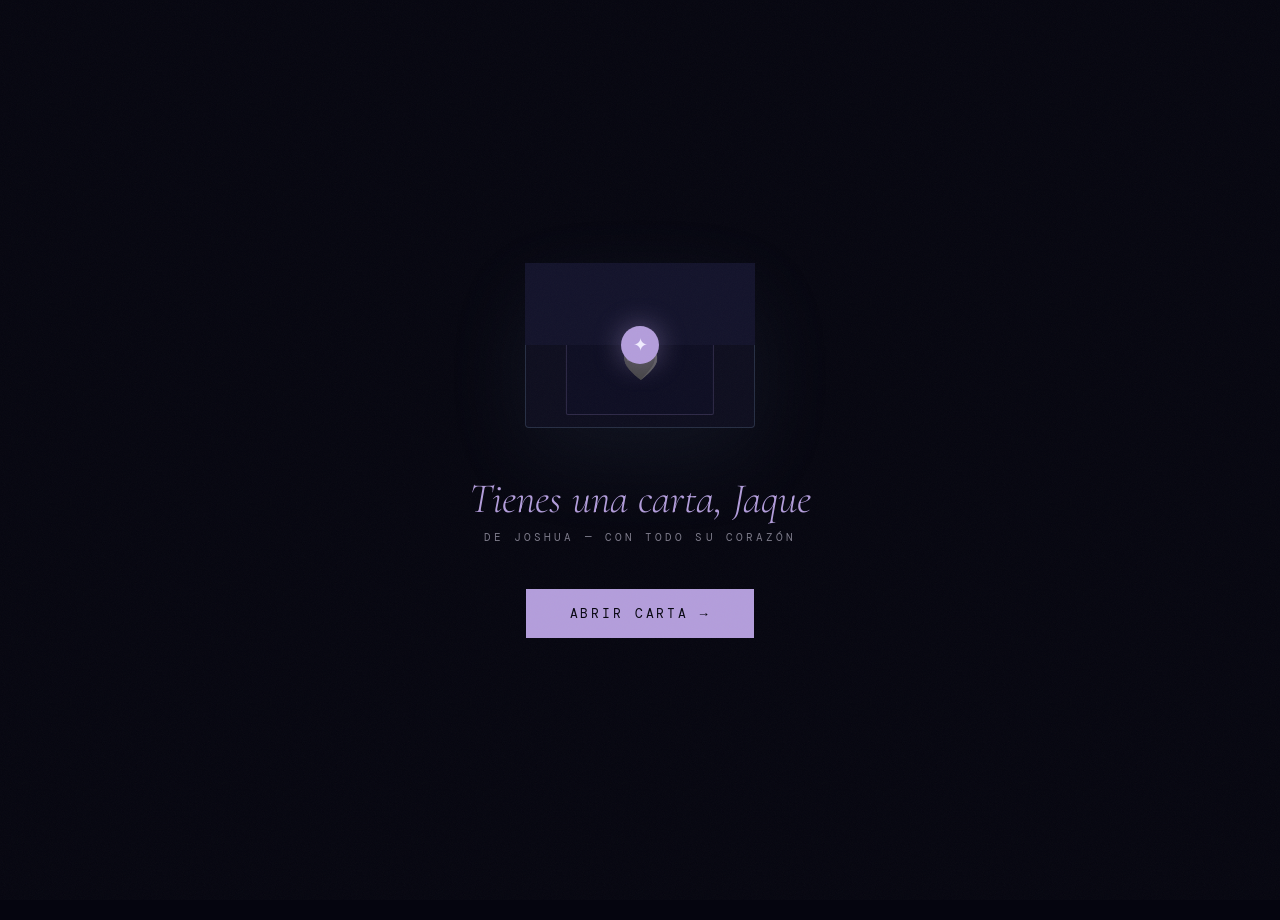
==== index.html @ b2adbdf0 "Update index.html" ====
<!DOCTYPE html>
<html lang="es">
<head>
<meta charset="UTF-8" />
<meta name="viewport" content="width=device-width, initial-scale=1.0, maximum-scale=1.0" />
<title>Feliz Cumpleaños, Jaque ✦</title>
<link href="https://fonts.googleapis.com/css2?family=Cormorant+Garamond:ital,wght@0,300;0,400;0,600;1,300;1,400&family=DM+Mono:wght@300;400&display=swap" rel="stylesheet">
<style>
*,*::before,*::after{margin:0;padding:0;box-sizing:border-box;}
:root{
  --bg:#05050f;--fg:#f0ecff;
  --acc:#8ab4d4;--lila:#b39ddb;--dur:0.9s;
  --ease:cubic-bezier(0.76,0,0.24,1);
  --pad: clamp(22px,6vw,120px);
  --pad-top: clamp(56px,8vh,90px);
}
html,body{width:100%;height:100%;overflow:hidden;background:var(--bg);color:var(--fg);font-family:'Cormorant Garamond','Georgia',serif;cursor:default;transition:background 1s ease;-webkit-tap-highlight-color:transparent;}
body.s1{background:#05050f;--acc:#8ab4d4;}
body.s2{background:#060510;--acc:#b39ddb;}
body.s3{background:#060a14;--acc:#7ec8e3;}
body.s4{background:#08060f;--acc:#c3a8e8;}
body.s5{background:#050810;--acc:#8ab4d4;}
body.s6{background:#080510;--acc:#b39ddb;}
body.s7{background:#0a0514;--acc:#e8a0d0;}
body.s8{background:#080410;--acc:#c8a0d8;}
body.s9{background:#05050f;--acc:#d4a8c3;}
body.s10{background:#05050f;--acc:#8ab4d4;}

#starfield{position:fixed;inset:0;z-index:0;pointer-events:none;}
body::before{content:'';position:fixed;inset:0;z-index:9998;pointer-events:none;opacity:0.035;background-image:url("data:image/svg+xml,%3Csvg viewBox='0 0 256 256' xmlns='http://www.w3.org/2000/svg'%3E%3Cfilter id='n'%3E%3CfeTurbulence type='fractalNoise' baseFrequency='0.9' numOctaves='4' stitchTiles='stitch'/%3E%3C/filter%3E%3Crect width='100%25' height='100%25' filter='url(%23n)'/%3E%3C/svg%3E");background-size:200px;}

/* ══ ENVELOPE ══ */
#env-screen{position:fixed;inset:0;z-index:5000;background:#05050f;display:flex;flex-direction:column;align-items:center;justify-content:center;padding:20px;transition:opacity 0.9s ease,transform 0.9s ease;}
#env-screen.hidden{opacity:0;transform:scale(1.06);pointer-events:none;}
.env-wrap{position:relative;width:min(230px,72vw);height:min(165px,52vw);margin-bottom:clamp(28px,5vh,52px);animation:envFloat 3.8s ease-in-out infinite;flex-shrink:0;}
@keyframes envFloat{0%,100%{transform:translateY(0);}50%{transform:translateY(-14px);}}
.env-body{position:absolute;inset:0;background:#0d0d1e;border:1px solid rgba(138,180,212,0.2);border-radius:4px;box-shadow:0 30px 90px rgba(138,180,212,0.08);}
.env-flap{position:absolute;top:0;left:0;right:0;height:0;border-left:50% solid transparent;border-right:50% solid transparent;border-top:min(82px,25vw) solid #12122a;transform-origin:top center;transition:transform 0.75s cubic-bezier(0.4,0,0.2,1);z-index:2;}
.env-wrap:hover .env-flap,.env-wrap:active .env-flap{transform:rotateX(-175deg);}
.env-fl{position:absolute;bottom:0;left:0;width:0;height:0;border-bottom:min(82px,25vw) solid #0a0a1c;border-right:50% solid transparent;}
.env-fr{position:absolute;bottom:0;right:0;width:0;height:0;border-bottom:min(82px,25vw) solid #0a0a1c;border-left:50% solid transparent;}
.env-letter{position:absolute;bottom:12px;left:50%;transform:translateX(-50%);width:65%;height:60%;background:#0d0d22;border:1px solid rgba(179,157,219,0.2);border-radius:2px;display:flex;align-items:center;justify-content:center;font-size:clamp(20px,5vw,30px);z-index:1;transition:bottom 0.75s cubic-bezier(0.4,0,0.2,1),transform 0.75s cubic-bezier(0.4,0,0.2,1);}
.env-wrap:hover .env-letter,.env-wrap:active .env-letter{bottom:55px;transform:translateX(-50%) translateY(-22px);}
.env-seal{position:absolute;top:50%;left:50%;transform:translate(-50%,-50%);width:38px;height:38px;border-radius:50%;background:var(--lila);display:flex;align-items:center;justify-content:center;font-size:18px;z-index:3;box-shadow:0 0 28px rgba(179,157,219,0.45);animation:sealPulse 2.2s ease-in-out infinite;}
@keyframes sealPulse{0%,100%{box-shadow:0 0 20px rgba(179,157,219,0.35);}50%{box-shadow:0 0 50px rgba(179,157,219,0.7);}}
.env-title{font-family:'Cormorant Garamond',serif;font-size:clamp(20px,5.5vw,42px);font-style:italic;font-weight:300;color:var(--lila);margin-bottom:6px;text-align:center;}
.env-sub{font-family:'DM Mono',monospace;font-size:clamp(9px,2.2vw,11px);letter-spacing:0.28em;text-transform:uppercase;color:rgba(240,236,255,0.5);margin-bottom:clamp(28px,5vh,52px);text-align:center;}
#open-btn{font-family:'DM Mono',monospace;font-size:clamp(11px,3vw,13px);letter-spacing:0.22em;text-transform:uppercase;color:#05050f;background:var(--lila);border:none;padding:clamp(14px,3.5vw,16px) clamp(28px,8vw,44px);cursor:pointer;transition:background 0.25s,transform 0.25s;position:relative;overflow:hidden;touch-action:manipulation;}
#open-btn:hover,#open-btn:active{background:#c8b8f0;}

/* ══ PHOTO REVEAL ══ */
#photo-reveal{position:fixed;inset:0;z-index:6000;background:rgba(3,3,15,0.97);display:flex;flex-direction:column;align-items:center;justify-content:center;padding:24px;opacity:0;pointer-events:none;transition:opacity 0.6s ease;}
#photo-reveal.show{opacity:1;pointer-events:all;}
#photo-reveal.fade-out{opacity:0;pointer-events:none;}
.pr-img-wrap{position:relative;border:1px solid rgba(179,157,219,0.3);box-shadow:0 0 80px rgba(179,157,219,0.2);border-radius:6px;overflow:hidden;width:min(360px,88vw);animation:prFloat 3.5s ease-in-out infinite;flex-shrink:0;}
@keyframes prFloat{0%,100%{transform:translateY(0);}50%{transform:translateY(-10px);}}
.pr-img-wrap img{display:block;width:100%;height:auto;max-height:52vh;object-fit:cover;}
.pr-title{font-family:'Cormorant Garamond',serif;font-size:clamp(20px,5vw,34px);font-style:italic;font-weight:300;color:var(--lila);margin-bottom:6px;text-align:center;margin-top:clamp(18px,3vh,28px);}
.pr-sub{font-family:'DM Mono',monospace;font-size:clamp(9px,2vw,10px);letter-spacing:0.28em;color:rgba(240,236,255,0.45);text-transform:uppercase;margin-bottom:clamp(18px,3vh,28px);text-align:center;}
#pr-skip{font-family:'DM Mono',monospace;font-size:clamp(11px,3vw,13px);letter-spacing:0.2em;text-transform:uppercase;color:#05050f;background:var(--lila);border:none;padding:clamp(12px,3vw,14px) clamp(26px,7vw,38px);cursor:pointer;transition:background 0.25s;touch-action:manipulation;}
#pr-skip:hover,#pr-skip:active{background:#c8b8f0;}

/* ══ STAGE ══ */
#stage{perspective:1400px;width:100vw;height:100vh;position:relative;overflow:hidden;}
.slide{position:absolute;inset:0;width:100vw;height:100vh;display:flex;flex-direction:column;justify-content:center;align-items:flex-start;padding:var(--pad);padding-top:var(--pad-top);backface-visibility:hidden;transform-origin:center;transform-style:preserve-3d;will-change:transform,opacity;opacity:0;pointer-events:none;transform:rotateX(90deg) translateZ(60px);transition:transform var(--dur) var(--ease),opacity calc(var(--dur)*0.6) var(--ease);z-index:1;overflow:hidden;}
.slide.is-active{opacity:1;pointer-events:all;transform:rotateX(0deg) translateZ(0);}
.slide.exit-up{opacity:0;transform:rotateX(-90deg) translateZ(60px);transition:transform var(--dur) var(--ease),opacity calc(var(--dur)*0.5) var(--ease);}
.slide.exit-down{opacity:0;transform:rotateX(90deg) translateZ(60px);transition:transform var(--dur) var(--ease),opacity calc(var(--dur)*0.5) var(--ease);}
.slide:not(.is-active):not(.exit-up):not(.exit-down){visibility:hidden;}
.slide.is-active,.slide.exit-up,.slide.exit-down{visibility:visible;}

/* ══ UI CONTROLS ══ */
#counter{position:fixed;bottom:clamp(18px,3vh,40px);right:clamp(16px,4vw,56px);z-index:1000;font-family:'DM Mono',monospace;font-size:clamp(10px,2.5vw,11px);letter-spacing:0.18em;color:rgba(240,236,255,0.6);}
#counter span{color:var(--fg);}
#nav-arrows{position:fixed;right:clamp(16px,3vw,52px);top:50%;transform:translateY(-50%);z-index:1000;display:flex;flex-direction:column;gap:10px;}
.nav-btn{width:34px;height:34px;border:1px solid rgba(240,236,255,0.2);background:transparent;color:rgba(240,236,255,0.5);cursor:pointer;border-radius:2px;display:flex;align-items:center;justify-content:center;transition:border-color 0.2s,color 0.2s;}
.nav-btn:hover{border-color:var(--acc);color:var(--acc);}
.nav-btn svg{width:13px;height:13px;}

/* ══ MOBILE SWIPE INDICATORS ══ */
#swipe-hint{position:fixed;bottom:clamp(18px,3vh,40px);left:50%;transform:translateX(-50%);z-index:1000;font-family:'DM Mono',monospace;font-size:9px;letter-spacing:0.22em;color:rgba(240,236,255,0.35);text-transform:uppercase;display:none;align-items:center;gap:8px;white-space:nowrap;}
#swipe-hint .sh-arrow{font-size:13px;animation:swipeBounce 1.8s ease-in-out infinite;}
@keyframes swipeBounce{0%,100%{transform:translateY(0);}50%{transform:translateY(-4px);}}

/* ══ MUSIC ══ */
#music-bar{position:fixed;bottom:clamp(18px,3vh,26px);left:clamp(14px,4vw,28px);z-index:1000;display:flex;align-items:center;gap:10px;}
#music-btn{width:36px;height:36px;border-radius:50%;border:1px solid rgba(240,236,255,0.25);background:rgba(5,5,15,0.65);color:var(--fg);cursor:pointer;display:flex;align-items:center;justify-content:center;backdrop-filter:blur(8px);transition:border-color 0.2s,transform 0.2s;touch-action:manipulation;flex-shrink:0;}
#music-btn:hover,#music-btn:active{border-color:var(--acc);transform:scale(1.1);}
#music-btn svg{width:12px;height:12px;}
#music-btn .icon-play{display:none;}
#music-btn.paused .icon-pause{display:none;}
#music-btn.paused .icon-play{display:block;}
#music-label{font-family:'DM Mono',monospace;font-size:clamp(8px,2vw,10px);letter-spacing:0.15em;color:rgba(240,236,255,0.5);text-transform:uppercase;white-space:nowrap;}
#music-viz{display:flex;align-items:flex-end;gap:2px;height:12px;flex-shrink:0;}
#music-viz span{display:block;width:3px;border-radius:2px;background:var(--acc);animation:vizBar 0.85s ease-in-out infinite;}
#music-viz span:nth-child(1){height:5px;animation-delay:0s;}
#music-viz span:nth-child(2){height:11px;animation-delay:0.15s;}
#music-viz span:nth-child(3){height:7px;animation-delay:0.3s;}
#music-viz span:nth-child(4){height:13px;animation-delay:0.1s;}
#music-viz.paused span{animation-play-state:paused;}
@keyframes vizBar{0%,100%{transform:scaleY(0.35);}50%{transform:scaleY(1);}}

/* ══ TYPOGRAPHY ══ */
.slide-tag{font-family:'DM Mono',monospace;font-size:clamp(9px,2.2vw,12px);letter-spacing:0.28em;text-transform:uppercase;color:var(--acc);margin-bottom:clamp(10px,2vh,26px);font-weight:400;flex-shrink:0;}
.slide-hl{font-size:clamp(38px,8.5vw,130px);line-height:0.93;font-weight:300;letter-spacing:-0.03em;margin-bottom:clamp(14px,2.5vh,38px);font-style:italic;color:#ffffff;flex-shrink:0;}
.slide-hl em{font-style:normal;color:var(--acc);}
.slide-body{font-family:'Cormorant Garamond',serif;font-size:clamp(15px,1.6vw,19px);line-height:1.8;color:rgba(240,236,255,0.88);max-width:480px;margin-bottom:clamp(16px,2.5vh,36px);font-weight:400;flex-shrink:0;}
.deco-num{position:absolute;right:clamp(20px,5vw,90px);top:50%;transform:translateY(-55%);font-size:clamp(120px,22vw,340px);font-style:italic;color:rgba(240,236,255,0.022);line-height:1;pointer-events:none;user-select:none;letter-spacing:-0.05em;}
.scroll-hint{position:absolute;bottom:clamp(20px,4vh,50px);left:var(--pad);display:flex;align-items:center;gap:12px;font-family:'DM Mono',monospace;font-size:clamp(9px,2vw,10px);letter-spacing:0.25em;color:rgba(240,236,255,0.5);text-transform:uppercase;}
.scroll-hint .ln{width:32px;height:1px;background:rgba(240,236,255,0.4);animation:lnPulse 2.2s ease-in-out infinite;}
@keyframes lnPulse{0%,100%{opacity:0.4;}50%{opacity:1;transform:scaleX(1.3);transform-origin:left;}}

/* ══ IMG STRIP — DESKTOP ══ */
.img-strip{position:absolute;right:0;bottom:0;width:54vw;height:100vh;display:flex;align-items:flex-end;overflow:hidden;pointer-events:all;}
.img-strip::before{content:'';position:absolute;left:0;top:0;width:35%;height:100%;background:linear-gradient(to right,var(--bg) 0%,transparent 100%);z-index:2;pointer-events:none;}
.img-thumb{position:relative;flex:0 0 auto;height:100%;overflow:hidden;cursor:zoom-in;}
.img-thumb:nth-child(1){width:40%;}
.img-thumb:nth-child(2){width:32%;}
.img-thumb:nth-child(3){width:28%;}
.img-thumb img{width:100%;height:100%;object-fit:cover;display:block;filter:brightness(0.72) saturate(0.8);transition:transform 0.55s var(--ease),filter 0.4s ease;}
.img-thumb:hover img{transform:scale(1.06);filter:brightness(0.9) saturate(1.05);}
.img-thumb .cap{position:absolute;bottom:0;left:0;right:0;background:linear-gradient(transparent,rgba(0,0,0,0.8));padding:20px 10px 10px;font-family:'DM Mono',monospace;font-size:10px;letter-spacing:0.15em;color:#fff;opacity:0;transform:translateY(8px);transition:opacity 0.3s,transform 0.3s;pointer-events:none;}
.img-thumb:hover .cap{opacity:1;transform:translateY(0);}

/* ══ MOBILE PHOTO GRID ══ */
.mobile-photos{display:none;width:100%;gap:6px;margin-top:auto;padding-top:12px;flex-shrink:0;}
.mobile-photos .mp-img{flex:1;border-radius:8px;overflow:hidden;cursor:zoom-in;position:relative;aspect-ratio:3/4;}
.mobile-photos .mp-img img{width:100%;height:100%;object-fit:cover;display:block;filter:brightness(0.78) saturate(0.85);}
.mobile-photos .mp-img .cap{position:absolute;bottom:0;left:0;right:0;background:linear-gradient(transparent,rgba(0,0,0,0.7));padding:14px 8px 6px;font-family:'DM Mono',monospace;font-size:9px;letter-spacing:0.1em;color:#fff;opacity:0;transition:opacity 0.25s;pointer-events:none;}
.mobile-photos .mp-img:active .cap{opacity:1;}

/* ══ GALLERY ══ */
.gallery-label{position:absolute;top:clamp(14px,3vh,42px);left:clamp(14px,4vw,52px);z-index:10;font-family:'DM Mono',monospace;font-size:clamp(9px,2vw,11px);letter-spacing:0.28em;color:var(--acc);text-transform:uppercase;pointer-events:none;}
.gallery-grid{display:grid;grid-template-columns:repeat(3,1fr);grid-template-rows:repeat(2,1fr);gap:3px;width:100%;height:100%;position:absolute;inset:0;}
.g-cell{overflow:hidden;cursor:zoom-in;position:relative;}
.g-cell img{width:100%;height:100%;object-fit:cover;display:block;filter:brightness(0.7) saturate(0.8);transition:transform 0.55s var(--ease),filter 0.4s ease;}
.g-cell:hover img,.g-cell:active img{transform:scale(1.07);filter:brightness(0.9) saturate(1.1);}
.g-cell .cap{position:absolute;bottom:0;left:0;right:0;background:linear-gradient(transparent,rgba(0,0,0,0.75));padding:18px 10px 8px;font-family:'DM Mono',monospace;font-size:9px;letter-spacing:0.12em;color:#fff;opacity:0;transform:translateY(6px);transition:opacity 0.3s,transform 0.3s;pointer-events:none;}
.g-cell:hover .cap,.g-cell:active .cap{opacity:1;transform:translateY(0);}

/* ══ QUOTE ══ */
.quote-blk{border-left:2px solid var(--acc);padding:12px 18px;margin:clamp(8px,1.5vh,16px) 0;background:rgba(138,180,212,0.08);border-radius:0 6px 6px 0;max-width:min(460px,100%);}
.quote-blk p{font-size:clamp(14px,1.5vw,17px);font-style:italic;color:rgba(240,236,255,0.9);line-height:1.7;font-weight:300;}
.quote-blk .qau{font-family:'DM Mono',monospace;font-size:clamp(9px,2vw,10px);letter-spacing:0.2em;color:rgba(138,180,212,0.7);margin-top:6px;font-style:normal;}

/* ══ DAYS TAG ══ */
.days-tag{display:inline-block;background:rgba(138,180,212,0.12);border:1px solid rgba(138,180,212,0.4);color:var(--acc);font-family:'DM Mono',monospace;font-size:clamp(9px,2.2vw,11px);letter-spacing:0.22em;padding:5px 14px;border-radius:20px;text-transform:uppercase;margin-bottom:clamp(10px,2vh,18px);}

/* ══ RAZONES ══ */
#slide-reasons{overflow:hidden;}
.reasons-title{font-family:'Cormorant Garamond',serif;font-size:clamp(12px,1.5vw,15px);letter-spacing:0.25em;text-transform:uppercase;color:var(--acc);margin-bottom:clamp(12px,2vh,20px);font-weight:300;}
.reasons-grid{display:grid;grid-template-columns:repeat(3,1fr);gap:clamp(8px,1.5vw,12px);max-width:720px;width:100%;}
.reason-card{background:rgba(179,157,219,0.06);border:1px solid rgba(179,157,219,0.18);border-radius:10px;padding:clamp(12px,1.8vw,16px) clamp(12px,1.8vw,18px);cursor:pointer;transition:all 0.35s ease;position:relative;overflow:hidden;touch-action:manipulation;}
.reason-card::before{content:'';position:absolute;inset:0;background:radial-gradient(circle at center,rgba(179,157,219,0.15) 0%,transparent 70%);opacity:0;transition:opacity 0.35s ease;}
.reason-card:hover::before,.reason-card.revealed::before{opacity:1;}
.reason-card.revealed{background:rgba(179,157,219,0.14);border-color:rgba(179,157,219,0.5);transform:scale(1.02);}
.rc-num{font-family:'DM Mono',monospace;font-size:9px;letter-spacing:0.25em;color:var(--lila);margin-bottom:6px;opacity:0.8;}
.rc-front{font-family:'Cormorant Garamond',serif;font-size:clamp(13px,1.4vw,16px);font-style:italic;color:rgba(240,236,255,0.55);}
.rc-back{font-family:'Cormorant Garamond',serif;font-size:clamp(12px,1.3vw,15px);color:rgba(240,236,255,0.95);line-height:1.55;display:none;font-weight:400;}
.reason-card.revealed .rc-front{display:none;}
.reason-card.revealed .rc-back{display:block;}
.reasons-hint{font-family:'DM Mono',monospace;font-size:clamp(9px,2vw,10px);letter-spacing:0.2em;color:rgba(240,236,255,0.4);margin-top:clamp(10px,1.5vh,14px);text-transform:uppercase;}

/* ══ FINAL BTN ══ */
.btn-final{display:inline-flex;align-items:center;gap:12px;font-family:'DM Mono',monospace;font-size:clamp(11px,2.5vw,15px);letter-spacing:0.14em;text-transform:uppercase;color:#05050f;background:var(--lila);border:none;padding:clamp(14px,3vw,18px) clamp(22px,5vw,38px);cursor:pointer;text-decoration:none;transition:background 0.25s,transform 0.25s,box-shadow 0.25s;position:relative;overflow:hidden;touch-action:manipulation;}
.btn-final:hover,.btn-final:active{background:#c8b8f0;transform:translateX(4px);box-shadow:-4px 0 0 0 var(--acc);}

/* ══ SLIDE 1 — INTRO ══ */
#s-intro{justify-content:center;align-items:center;padding:0;text-align:center;overflow:hidden;}
#s-intro .intro-bg{position:absolute;inset:0;z-index:0;}
#s-intro .intro-bg img{width:100%;height:100%;object-fit:cover;object-position:center top;display:block;filter:brightness(0.28) saturate(0.65) hue-rotate(210deg);}
#s-intro .intro-overlay{position:absolute;inset:0;z-index:1;background:radial-gradient(ellipse at 50% 0%,rgba(20,10,60,0.5) 0%,transparent 65%),radial-gradient(ellipse at 50% 100%,rgba(5,5,20,0.92) 0%,transparent 60%),linear-gradient(to bottom,rgba(5,5,15,0.3) 0%,rgba(5,5,15,0.1) 40%,rgba(5,5,15,0.85) 85%,rgba(5,5,15,1) 100%);}
#s-intro .coraline-dust{position:absolute;inset:0;z-index:2;pointer-events:none;overflow:hidden;}
#s-intro .coraline-dust span{position:absolute;border-radius:50%;background:var(--acc);opacity:0;animation:dustFloat linear infinite;}
@keyframes dustFloat{0%{transform:translateY(100vh) scale(0);opacity:0;}10%{opacity:0.7;}90%{opacity:0.5;}100%{transform:translateY(-10vh) scale(1.5);opacity:0;}}
#s-intro .eye-deco{position:absolute;z-index:3;pointer-events:none;opacity:0.18;}
#s-intro .eye-deco.eye-left{left:clamp(10px,4vw,60px);top:clamp(12px,6vh,80px);width:clamp(28px,5vw,52px);}
#s-intro .eye-deco.eye-right{right:clamp(10px,4vw,60px);top:clamp(12px,6vh,80px);width:clamp(28px,5vw,52px);}
#s-intro .eye-deco.eye-bottom-l{left:clamp(10px,5vw,80px);bottom:clamp(70px,12vh,120px);width:clamp(18px,3vw,32px);opacity:0.10;}
#s-intro .eye-deco.eye-bottom-r{right:clamp(10px,5vw,80px);bottom:clamp(70px,12vh,120px);width:clamp(18px,3vw,32px);opacity:0.10;}
#s-intro .coraline-frame{position:absolute;inset:clamp(12px,3vw,40px);z-index:3;border:1px solid rgba(138,180,212,0.15);pointer-events:none;border-radius:2px;}
#s-intro .coraline-frame::before,#s-intro .coraline-frame::after{content:'✦';position:absolute;font-size:clamp(10px,2vw,14px);color:rgba(138,180,212,0.4);animation:cornerPulse 3s ease-in-out infinite;}
#s-intro .coraline-frame::before{top:-8px;left:-8px;}
#s-intro .coraline-frame::after{bottom:-8px;right:-8px;animation-delay:1.5s;}
@keyframes cornerPulse{0%,100%{opacity:0.4;}50%{opacity:1;}}
#s-intro .intro-tag{position:relative;z-index:10;font-family:'DM Mono',monospace;font-size:clamp(8px,2.2vw,11px);letter-spacing:0.32em;text-transform:uppercase;color:var(--acc);margin-bottom:clamp(10px,2.5vh,20px);opacity:0.85;}
#s-intro .intro-title{position:relative;z-index:10;font-family:'Cormorant Garamond',serif;font-style:italic;font-weight:300;line-height:0.90;letter-spacing:-0.03em;color:#ffffff;text-align:center;font-size:clamp(72px,14vw,200px);margin-bottom:clamp(8px,2vh,20px);text-shadow:0 4px 60px rgba(138,180,212,0.25);}
#s-intro .intro-title em{font-style:normal;color:var(--acc);display:block;font-size:0.95em;}
#s-intro .intro-sub{position:relative;z-index:10;font-family:'DM Mono',monospace;font-size:clamp(9px,2vw,12px);letter-spacing:0.30em;text-transform:uppercase;color:rgba(240,236,255,0.45);margin-bottom:clamp(14px,3vh,28px);}
#s-intro .intro-scroll{position:absolute;bottom:clamp(22px,5vh,52px);left:50%;transform:translateX(-50%);z-index:10;display:flex;align-items:center;gap:12px;font-family:'DM Mono',monospace;font-size:clamp(8px,1.8vw,10px);letter-spacing:0.25em;color:rgba(240,236,255,0.45);text-transform:uppercase;white-space:nowrap;}
#s-intro .intro-scroll .ln{width:28px;height:1px;background:rgba(240,236,255,0.35);animation:lnPulse 2.2s ease-in-out infinite;}
#s-intro .intro-content{position:relative;z-index:10;display:flex;flex-direction:column;align-items:center;justify-content:center;width:100%;padding:0 clamp(16px,5vw,60px);}

/* ══ MOBILE OVERRIDES ══ */
@media(max-width:768px){
  #s-intro .intro-title{font-size:clamp(58px,17vw,90px) !important;line-height:0.92;}
  :root{--pad:20px;--pad-top:52px;}
  .slide{padding:24px 20px 92px;padding-top:calc(46px + env(safe-area-inset-top));overflow-y:auto;overflow-x:hidden;-webkit-overflow-scrolling:touch;align-items:stretch;justify-content:flex-start;}
  .slide-tag{font-size:9px;letter-spacing:0.26em;margin-bottom:12px;}
  .slide-hl{font-size:clamp(36px,12vw,58px) !important;line-height:0.94;margin-bottom:14px;}
  .slide-body{font-size:16px;line-height:1.68;margin-bottom:18px;max-width:100%;color:rgba(240,236,255,0.92);}
  .img-strip{display:none !important;}
  .mobile-photos{display:grid;grid-template-columns:repeat(2,minmax(0,1fr));gap:10px;margin-top:clamp(18px,5vh,36px);padding-top:0;}
  .mobile-photos .mp-img{border-radius:10px;aspect-ratio:4/5;box-shadow:0 16px 40px rgba(0,0,0,0.28),0 0 0 1px rgba(240,236,255,0.08);}
  .mobile-photos .mp-img img{filter:brightness(0.86) saturate(0.98);object-position:center;}
  .mobile-photos .mp-img .cap{display:none !important;}
  .img-thumb .cap,.g-cell .cap{display:none !important;}
  .deco-num{display:none;}
  #nav-arrows{display:none;}
  #swipe-hint{display:flex;}
  #counter{bottom:calc(18px + env(safe-area-inset-bottom));right:20px;}
  #music-bar{bottom:calc(16px + env(safe-area-inset-bottom));left:20px;}
  #music-label{display:none;}
  #lb-cap{display:none;}
  #lb-img{max-width:94vw;max-height:72vh;border-radius:10px;}
  .gallery-grid{grid-template-columns:repeat(2,1fr);grid-template-rows:repeat(3,minmax(160px,1fr));gap:4px;position:relative;height:100%;inset:0;}
  .reasons-grid{grid-template-columns:repeat(2,1fr);gap:8px;}
  .reason-card{padding:12px 14px;}
  .scroll-hint{bottom:18px;left:20px;}
  .quote-blk{padding:10px 14px;margin:10px 0;}
  .btn-final{width:100%;justify-content:center;max-width:100%;}
  #stage .slide[data-s="8"]{padding:0;}
  .gallery-label{top:12px;left:14px;font-size:9px;}
  .slide[data-s="10"] .slide-body{font-size:14px;}
}
@media(max-width:400px){
  .slide-hl{font-size:clamp(30px,9vw,46px) !important;}
  #s-intro .intro-title{font-size:clamp(52px,15vw,72px) !important;}
  .reasons-grid{grid-template-columns:1fr 1fr;gap:6px;}
  .reason-card{padding:10px 11px;}
  .rc-front,.rc-back{font-size:13px;}
}
</style>
</head>
<body class="s1">

<canvas id="starfield"></canvas>

<!-- PHOTO REVEAL -->
<div id="photo-reveal">
  <div class="pr-img-wrap">
    <img src="assets/img/foto-reveal.jpeg" alt="Jaque ✦" />
  </div>
  <p class="pr-title">Para ti, Jaque 🖤</p>
  <p class="pr-sub">Con todo el amor del mundo — Joshua</p>
  <button id="pr-skip">Continuar →</button>
</div>

<!-- SOBRE -->
<div id="env-screen">
  <div class="env-wrap">
    <div class="env-body">
      <div class="env-fl"></div><div class="env-fr"></div>
      <div class="env-letter">🖤</div>
    </div>
    <div class="env-flap"></div>
    <div class="env-seal">✦</div>
  </div>
  <p class="env-title">Tienes una carta, Jaque</p>
  <p class="env-sub">De Joshua — con todo su corazón</p>
  <button id="open-btn">Abrir carta →</button>
</div>

<!-- LIGHTBOX -->
<div id="lightbox" role="dialog" aria-modal="true">
  <button id="lb-close">✕</button>
  <button class="lb-arrow" id="lb-prev"><svg viewBox="0 0 24 24" fill="none" stroke="currentColor" stroke-width="1.5"><polyline points="15 18 9 12 15 6"></polyline></svg></button>
  <img id="lb-img" src="" alt=""/>
  <button class="lb-arrow" id="lb-next"><svg viewBox="0 0 24 24" fill="none" stroke="currentColor" stroke-width="1.5"><polyline points="9 6 15 12 9 18"></polyline></svg></button>
  <div id="lb-cap"></div>
</div>

<style>
#lightbox{position:fixed;inset:0;z-index:9000;background:rgba(3,3,15,0.96);display:none;align-items:center;justify-content:center;flex-direction:column;gap:14px;}
#lightbox.open{display:flex;}
#lb-close{position:absolute;top:18px;right:22px;background:transparent;border:1px solid rgba(240,236,255,0.25);color:#fff;width:36px;height:36px;border-radius:50%;cursor:pointer;font-size:14px;display:flex;align-items:center;justify-content:center;}
#lb-img{max-width:min(90vw,900px);max-height:78vh;object-fit:contain;border-radius:4px;}
#lb-cap{font-family:'DM Mono',monospace;font-size:10px;letter-spacing:0.2em;color:rgba(240,236,255,0.5);text-transform:uppercase;}
.lb-arrow{position:absolute;top:50%;background:transparent;border:1px solid rgba(240,236,255,0.2);color:#fff;width:40px;height:40px;border-radius:50%;cursor:pointer;display:flex;align-items:center;justify-content:center;transform:translateY(-50%);}
.lb-arrow svg{width:16px;height:16px;}
#lb-prev{left:16px;}#lb-next{right:16px;}
</style>

<audio id="bgm" loop preload="none"></audio>

<!-- MUSIC BAR -->
<div id="music-bar">
  <button id="music-btn" class="paused" title="Reproducir / Pausar">
    <svg class="icon-pause" viewBox="0 0 24 24" fill="currentColor"><rect x="6" y="4" width="4" height="16" rx="1"/><rect x="14" y="4" width="4" height="16" rx="1"/></svg>
    <svg class="icon-play"  viewBox="0 0 24 24" fill="currentColor"><polygon points="5,3 19,12 5,21"/></svg>
  </button>
  <div id="music-viz" class="paused"><span></span><span></span><span></span><span></span></div>
  <span id="music-label">♪ Las Mañanitas — Cepillín</span>
</div>

<div id="counter"><span id="cnt-c">1</span> / <span id="cnt-t">10</span></div>
<div id="nav-arrows">
  <button class="nav-btn" id="btn-up"><svg viewBox="0 0 24 24" fill="none" stroke="currentColor" stroke-width="1.5"><polyline points="18 15 12 9 6 15"></polyline></svg></button>
  <button class="nav-btn" id="btn-dn"><svg viewBox="0 0 24 24" fill="none" stroke="currentColor" stroke-width="1.5"><polyline points="6 9 12 15 18 9"></polyline></svg></button>
</div>
<div id="swipe-hint"><span class="sh-arrow">↑</span> desliza <span class="sh-arrow" style="animation-delay:0.3s">↓</span></div>

<div id="stage">

  <!-- ══ SLIDE 1 — INTRO ══ -->
  <section class="slide" id="s-intro" data-s="1">
    <div class="intro-bg"><img src="https://cdn.collider.com/wp-content/uploads/coraline-movie-image-01.jpg" alt="Coraline" /></div>
    <div class="intro-overlay"></div>
    <div class="coraline-dust" id="coraline-dust"></div>
    <div class="coraline-frame"></div>
    <svg class="eye-deco eye-left" viewBox="0 0 60 60" xmlns="http://www.w3.org/2000/svg"><circle cx="30" cy="30" r="26" fill="none" stroke="#8ab4d4" stroke-width="2"/><circle cx="30" cy="30" r="10" fill="#8ab4d4" opacity="0.6"/><circle cx="30" cy="30" r="4" fill="#05050f"/><line x1="4" y1="30" x2="14" y2="30" stroke="#8ab4d4" stroke-width="2"/><line x1="46" y1="30" x2="56" y2="30" stroke="#8ab4d4" stroke-width="2"/><line x1="30" y1="4" x2="30" y2="14" stroke="#8ab4d4" stroke-width="2"/><line x1="30" y1="46" x2="30" y2="56" stroke="#8ab4d4" stroke-width="2"/></svg>
    <svg class="eye-deco eye-right" viewBox="0 0 60 60" xmlns="http://www.w3.org/2000/svg"><circle cx="30" cy="30" r="26" fill="none" stroke="#b39ddb" stroke-width="2"/><circle cx="30" cy="30" r="10" fill="#b39ddb" opacity="0.6"/><circle cx="30" cy="30" r="4" fill="#05050f"/><line x1="4" y1="30" x2="14" y2="30" stroke="#b39ddb" stroke-width="2"/><line x1="46" y1="30" x2="56" y2="30" stroke="#b39ddb" stroke-width="2"/><line x1="30" y1="4" x2="30" y2="14" stroke="#b39ddb" stroke-width="2"/><line x1="30" y1="46" x2="30" y2="56" stroke="#b39ddb" stroke-width="2"/></svg>
    <svg class="eye-deco eye-bottom-l" viewBox="0 0 60 60" xmlns="http://www.w3.org/2000/svg"><circle cx="30" cy="30" r="26" fill="none" stroke="#8ab4d4" stroke-width="2"/><circle cx="30" cy="30" r="10" fill="#8ab4d4" opacity="0.5"/><circle cx="30" cy="30" r="4" fill="#05050f"/></svg>
    <svg class="eye-deco eye-bottom-r" viewBox="0 0 60 60" xmlns="http://www.w3.org/2000/svg"><circle cx="30" cy="30" r="26" fill="none" stroke="#b39ddb" stroke-width="2"/><circle cx="30" cy="30" r="10" fill="#b39ddb" opacity="0.5"/><circle cx="30" cy="30" r="4" fill="#05050f"/></svg>
    <div class="intro-content">
      <p class="intro-tag">Para: La chica más bonita que conozco ✦</p>
      <h1 class="intro-title">Feliz<br/>cumpleaños,<br/><em>Jaque</em></h1>
      <p class="intro-sub">Con todo el amor del mundo     Joshua 🖤</p>
    </div>
    <div class="intro-scroll"><span class="ln"></span> desliza ↓<span class="ln"></span></div>
  </section>

  <!-- SLIDE 2 -->
  <section class="slide" data-s="2">
    <div class="slide-tag">01 — Tú</div>
    <h2 class="slide-hl">Hoy<br/>cumples<br/><em>18 Años</em></h2>
    <p class="slide-body">Y el universo tiene una razón más para brillar esta noche,hoy llevas 18 años siendo exactamente quien eres, con esa sonrisa que desordena todo de mi, esa ternura que hace que todo sea más suave, y esa inteligencia que nunca deja de sorprenderme.</p>
    <div class="deco-num">01</div>
    <div class="img-strip">
      <div class="img-thumb"><img src="assets/img/foto-01.jpeg" alt="Jaque ✦" loading="lazy"/><span class="cap">Jaque ✦</span></div>
      <div class="img-thumb"><img src="assets/img/foto-03.jpeg" alt="Jaque 2" loading="lazy"/><span class="cap">18 años 🖤</span></div>
      <div class="img-thumb"><img src="assets/img/foto-06.jpeg" alt="Jaque 3" loading="lazy"/><span class="cap">Especial 💙</span></div>
    </div>
    <div class="mobile-photos">
      <div class="mp-img"><img src="assets/img/foto-01.jpeg" alt="Jaque ✦" loading="lazy"/><span class="cap">Jaque ✦</span></div>
      <div class="mp-img"><img src="assets/img/foto-02.jpeg" alt="Jaque 2" loading="lazy"/><span class="cap">18 años 🖤</span></div>
    </div>
  </section>

  <!-- SLIDE 3 -->
  <section class="slide" data-s="3">
    <div class="slide-tag">02 — El principio</div>
    <h2 class="slide-hl">30 días<br/><em>contigo</em></h2>
    <div class="days-tag">✦ 30 días juntos</div>
    <p class="slide-body">Puede parecer poco para el mundo, pero para mí han sido 30 días aprendiendo que existen personas que te cambian el color de los días,cada uno de esos días contigo ha valido más que muchos años.</p>
    <div class="deco-num">02</div>
    <div class="img-strip">
      <div class="img-thumb"><img src="assets/img/foto-03.jpeg" alt="Juntos ✦" loading="lazy"/><span class="cap">Desde el inicio</span></div>
      <div class="img-thumb"><img src="assets/img/foto-08.jpeg" alt="juntos 2" loading="lazy"/><span class="cap">Tu casa 🏠</span></div>
      <div class="img-thumb"><img src="assets/img/foto-12.jpeg" alt="juntos 3" loading="lazy"/><span class="cap">Juntos ✦</span></div>
    </div>
    <div class="mobile-photos">
      <div class="mp-img"><img src="assets/img/foto-12.jpeg" alt="Juntos ✦" loading="lazy"/><span class="cap">Desde el inicio</span></div>
      <div class="mp-img"><img src="assets/img/foto-05.jpeg" alt="juntos 2" loading="lazy"/><span class="cap">Juntos ✦</span></div>
    </div>
  </section>

  <!-- SLIDE 4 -->
  <section class="slide" data-s="4">
    <div class="slide-tag">03 — Lo que más me gusta</div>
    <h2 class="slide-hl">Tus ojos,<br/>tu cabello,<br/><em>tu cintura</em></h2>
    <p class="slide-body">Hay cosas de ti que no puedo dejar de notar, cómo tus ojos guardan un universo entero,cómo tu cabello cae como si el tiempo lo hubiera coreografiado solo para ti,eres visualmente perfecta amor pero más aún lo que hay adentro de ti.</p>
    <div class="deco-num">03</div>
    <div class="img-strip">
      <div class="img-thumb"><img src="assets/img/foto-07.jpeg" alt="Toda tú ✦" loading="lazy"/><span class="cap">Toda tú ✦</span></div>
      <div class="img-thumb"><img src="assets/img/foto-08.jpeg" alt="cabello" loading="lazy"/><span class="cap">Tu cabello 🖤</span></div>
      <div class="img-thumb"><img src="assets/img/foto-09.jpeg" alt="ella" loading="lazy"/><span class="cap">Tus ojos 💙</span></div>
    </div>
    <div class="mobile-photos">
      <div class="mp-img"><img src="assets/img/foto-07.jpeg" alt="Toda tú ✦" loading="lazy"/><span class="cap">Toda tú ✦</span></div>
      <div class="mp-img"><img src="assets/img/foto-08.jpeg" alt="cabello" loading="lazy"/><span class="cap">Tu cabello 🖤</span></div>
    </div>
  </section>

  <!-- SLIDE 5 -->
  <section class="slide" data-s="5">
    <div class="slide-tag">04 — Nuestra música</div>
    <h2 class="slide-hl">Lado<br/><em>frágil</em></h2>
    <div class="quote-blk">
      <p>"Eres el lado frágil que nadie más ve, el que me hace sentir en casa."</p>
      <p class="qau">— Inspirado en Carín León</p>
    </div>
    <div class="quote-blk">
      <p>"Amapola, flor silvestre así eres tú, natural y hermosa, sin darte cuenta de todo lo que provocas."</p>
      <p class="qau">— Inspirado en Amapola</p>
    </div>
    <div class="deco-num">04</div>
    <div class="img-strip">
      <div class="img-thumb"><img src="assets/img/foto-10.jpeg" alt="musica" loading="lazy"/><span class="cap">Nuestra música 🎵</span></div>
      <div class="img-thumb"><img src="assets/img/foto-11.jpeg" alt="cancion" loading="lazy"/><span class="cap">Lado Frágil 💙</span></div>
    </div>
    <div class="mobile-photos">
      <div class="mp-img"><img src="assets/img/foto-10.jpeg" alt="musica" loading="lazy"/><span class="cap">Nuestra música 🎵</span></div>
      <div class="mp-img"><img src="assets/img/foto-11.jpeg" alt="cancion" loading="lazy"/><span class="cap">Lado Frágil 💙</span></div>
    </div>
  </section>

  <!-- SLIDE 6 -->
  <section class="slide" data-s="6">
    <div class="slide-tag">05 — Lo que eres</div>
    <h2 class="slide-hl">Tu sonrisa,<br/>tu ternura,<br/><em>tu mente</em></h2>
    <p class="slide-body">Me gusta tu sonrisa y la alegría que llevas contigo sin proponértelo. Me gusta tu ternura, esa calidez que hace que todo se sienta más seguro. Me gusta tu inteligencia — la forma en que piensas, en que ves las cosas. Eres una mezcla de todo lo que admiro en una persona, Jaque.</p>
    <div class="deco-num">05</div>
    <div class="img-strip">
      <div class="img-thumb"><img src="assets/img/foto-12.jpeg" alt="sonrisa" loading="lazy"/><span class="cap">Tu sonrisa 🖤</span></div>
      <div class="img-thumb"><img src="assets/img/foto-13.jpeg" alt="ternura" loading="lazy"/><span class="cap">Tu ternura 💙</span></div>
      <div class="img-thumb"><img src="assets/img/foto-14.jpeg" alt="mente" loading="lazy"/><span class="cap">Tu mente 💜</span></div>
    </div>
    <div class="mobile-photos">
      <div class="mp-img"><img src="assets/img/foto-12.jpeg" alt="sonrisa" loading="lazy"/><span class="cap">Tu sonrisa 🖤</span></div>
      <div class="mp-img"><img src="assets/img/foto-13.jpeg" alt="ternura" loading="lazy"/><span class="cap">Tu ternura 💙</span></div>
    </div>
  </section>

  <!-- ══ SLIDE 7 — RULETA DE CUMPLEAÑOS ══ -->
  <section class="slide" data-s="7" id="slide-roulette">
    <style>
      #slide-roulette {
        justify-content: flex-start;
        align-items: center;
        text-align: center;
        padding: 16px 16px 80px;
        overflow-y: auto;
        -webkit-overflow-scrolling: touch;
      }
      .rl-tag {
        font-family: 'DM Mono', monospace;
        font-size: clamp(9px,2.2vw,11px);
        letter-spacing: 0.28em;
        text-transform: uppercase;
        color: #e8a0d0;
        margin-bottom: 6px;
        margin-top: clamp(6px,1.5vh,16px);
      }
      .rl-title {
        font-family: 'Cormorant Garamond', serif;
        font-size: clamp(24px,5.5vw,48px);
        font-style: italic;
        font-weight: 300;
        color: #fff;
        margin-bottom: 8px;
        line-height: 1.1;
      }
      .rl-sub {
        font-family: 'Cormorant Garamond', serif;
        font-size: clamp(13px,1.5vw,16px);
        color: rgba(240,220,255,0.72);
        margin-bottom: clamp(14px,2.5vh,22px);
        line-height: 1.55;
        max-width: 400px;
        padding: 0 8px;
      }
      .rl-wheel-wrap {
        position: relative;
        width: min(280px,78vw);
        height: min(280px,78vw);
        margin: 0 auto clamp(14px,2.5vh,20px);
        flex-shrink: 0;
      }
      .rl-wheel-wrap canvas { display:block; border-radius:50%; }
      .rl-pointer {
        position: absolute;
        top: 50%;
        right: -20px;
        transform: translateY(-50%);
        width: 0; height: 0;
        border-top: 13px solid transparent;
        border-bottom: 13px solid transparent;
        border-right: 26px solid #f0b8e0;
        filter: drop-shadow(0 0 8px rgba(240,140,200,0.95));
        z-index: 10;
      }
      .rl-center {
        position: absolute;
        top:50%; left:50%;
        transform: translate(-50%,-50%);
        width: 48px; height: 48px;
        border-radius: 50%;
        background: radial-gradient(circle,#2a0a3a 0%,#120320 100%);
        border: 2px solid #e8a0d0;
        display: flex; align-items: center; justify-content: center;
        font-size: 20px;
        box-shadow: 0 0 18px rgba(232,160,208,0.5);
        z-index: 20;
      }
      .rl-glow-ring {
        position:absolute; inset:-8px; border-radius:50%;
        border: 2px solid rgba(232,160,208,0.28);
        box-shadow: 0 0 28px rgba(232,160,208,0.18), inset 0 0 18px rgba(160,100,240,0.1);
        pointer-events:none;
        animation: rlGlowPulse 2.8s ease-in-out infinite;
      }
      @keyframes rlGlowPulse {
        0%,100%{box-shadow:0 0 20px rgba(232,160,208,0.15),inset 0 0 14px rgba(160,100,240,0.08);}
        50%{box-shadow:0 0 52px rgba(232,160,208,0.38),inset 0 0 28px rgba(160,100,240,0.2);}
      }
      .rl-btn-row {
        display: flex;
        gap: 10px;
        justify-content: center;
        align-items: center;
        margin-bottom: clamp(12px,2vh,18px);
        flex-wrap: wrap;
      }
      .rl-spin-btn {
        font-family: 'DM Mono', monospace;
        font-size: clamp(11px,2.8vw,14px);
        letter-spacing: 0.18em;
        text-transform: uppercase;
        color: #1a0525;
        background: linear-gradient(135deg,#f0c0e0 0%,#e090c8 50%,#c880f0 100%);
        border: none;
        padding: clamp(12px,2.8vw,15px) clamp(22px,5.5vw,38px);
        cursor: pointer;
        border-radius: 4px;
        transition: all 0.25s;
        box-shadow: 0 4px 22px rgba(220,140,200,0.4);
        touch-action: manipulation;
        font-weight: 400;
      }
      .rl-spin-btn:hover:not(:disabled){ transform:translateY(-2px); box-shadow:0 6px 30px rgba(220,140,200,0.6); }
      .rl-spin-btn:disabled{ opacity:0.38; cursor:not-allowed; transform:none; }
      .rl-spins-left {
        font-family: 'DM Mono', monospace;
        font-size: clamp(9px,2.2vw,11px);
        letter-spacing: 0.2em;
        color: rgba(240,220,255,0.48);
        text-transform: uppercase;
      }
      .rl-prizes-won {
        display: flex;
        gap: 7px;
        justify-content: center;
        flex-wrap: wrap;
        max-width: 380px;
        margin: 0 auto clamp(10px,1.8vh,16px);
      }
      .rl-prize-badge {
        background: rgba(232,160,208,0.09);
        border: 1px solid rgba(232,160,208,0.22);
        border-radius: 20px;
        padding: 5px 13px;
        font-family: 'DM Mono', monospace;
        font-size: clamp(9px,2vw,10px);
        color: rgba(240,220,255,0.42);
        letter-spacing: 0.1em;
        transition: all 0.45s cubic-bezier(0.34,1.56,0.64,1);
      }
      .rl-prize-badge.won {
        background: rgba(232,160,208,0.22);
        border-color: #e8a0d0;
        color: #f5daf5;
        box-shadow: 0 0 14px rgba(232,160,208,0.35);
        transform: scale(1.05);
      }
      .rl-result {
        min-height: 76px;
        background: rgba(220,140,200,0.08);
        border: 1px solid rgba(220,140,200,0.22);
        border-radius: 14px;
        padding: 14px 18px;
        max-width: 360px;
        width: 100%;
        margin: 0 auto clamp(10px,1.8vh,16px);
        display: none;
        animation: rlIn 0.5s cubic-bezier(0.34,1.56,0.64,1) both;
      }
      .rl-result.show { display:block; }
      @keyframes rlIn{from{opacity:0;transform:scale(0.82) translateY(12px);}to{opacity:1;transform:scale(1) translateY(0);}}
      .rl-result-emoji { font-size: clamp(28px,6.5vw,40px); margin-bottom: 5px; }
      .rl-result-name {
        font-family: 'Cormorant Garamond', serif;
        font-size: clamp(17px,3.5vw,22px);
        font-style: italic;
        color: #fff;
        margin-bottom: 4px;
      }
      .rl-result-desc {
        font-family: 'Cormorant Garamond', serif;
        font-size: clamp(13px,1.4vw,15px);
        color: rgba(240,215,255,0.68);
        line-height: 1.5;
      }
      .rl-final {
        display: none;
        background: linear-gradient(135deg,rgba(240,150,210,0.1) 0%,rgba(150,100,255,0.1) 100%);
        border: 1px solid rgba(232,160,208,0.38);
        border-radius: 16px;
        padding: clamp(14px,2.8vh,22px) clamp(16px,4vw,26px);
        max-width: 380px;
        width: 100%;
        margin: 0 auto;
        animation: rlIn 0.7s cubic-bezier(0.34,1.56,0.64,1) both;
      }
      .rl-final.show { display:block; }
      .rl-final-icon { font-size: 42px; margin-bottom: 10px; }
      .rl-final-text {
        font-family: 'Cormorant Garamond', serif;
        font-size: clamp(15px,2.8vw,19px);
        font-style: italic;
        color: #fff;
        line-height: 1.65;
      }
      /* Confetti & hearts */
      #rl-confetti-canvas {
        position: fixed; inset: 0;
        pointer-events: none; z-index: 9999;
        display: none;
      }
      .rl-hearts-container {
        position: fixed; inset: 0;
        pointer-events: none; z-index: 9998;
        overflow: hidden;
      }
      .rl-heart {
        position: absolute;
        animation: rlHeartRise linear forwards;
        opacity: 0;
      }
      @keyframes rlHeartRise {
        0%   { transform: translateY(0) scale(0) rotate(-10deg); opacity:1; }
        100% { transform: translateY(-110vh) scale(1.4) rotate(15deg); opacity:0; }
      }
      /* Sparkle ring that appears on result */
      .rl-sparkle-ring {
        position:absolute; inset:-12px; border-radius:50%;
        border:2px dashed rgba(232,160,208,0.6);
        animation: rlSpinRing 6s linear infinite;
        pointer-events:none;
        opacity:0;
        transition:opacity 0.4s;
      }
      .rl-sparkle-ring.active { opacity:1; }
      @keyframes rlSpinRing { from{transform:rotate(0deg);}to{transform:rotate(360deg);} }
    </style>

    <canvas id="rl-confetti-canvas"></canvas>
    <div class="rl-hearts-container" id="rl-hearts"></div>

    <p class="rl-tag">06 — Tu sorpresa</p>
    <h2 class="rl-title">🎉 Escoge tu premio 🎉</h2>
    <p class="rl-sub">Porque hoy es tu día especial, la suerte tiene algunos regalos preparados para ti ❤️</p>

    <div class="rl-wheel-wrap">
      <div class="rl-glow-ring"></div>
      <div class="rl-sparkle-ring" id="rl-sparkle-ring"></div>
      <canvas id="rl-canvas" width="300" height="300"></canvas>
      <div class="rl-pointer"></div>
      <div class="rl-center">🎀</div>
    </div>

    <div class="rl-btn-row">
      <button class="rl-spin-btn" id="rl-spin-btn" onclick="rlSpin()">✦ Girar ✦</button>
      <span class="rl-spins-left" id="rl-spins-left">3 giros disponibles</span>
    </div>

    <div class="rl-prizes-won" id="rl-prizes-won">
      <span class="rl-prize-badge" id="badge-0">🎁 Regalo 1  </span>
      <span class="rl-prize-badge" id="badge-1">🎁 Regalo 2</span>
      <span class="rl-prize-badge" id="badge-2"> 🎁 Regalo 3</span>
    </div>

    <div class="rl-result" id="rl-result">
      <div class="rl-result-emoji" id="rl-res-emoji">🎁</div>
      <div class="rl-result-name" id="rl-res-name">Premio</div>
      <div class="rl-result-desc" id="rl-res-desc">Descripción</div>
    </div>

    <div class="rl-final" id="rl-final">
      <div class="rl-final-icon">👑</div>
      <p class="rl-final-text">¡Felicidades, princesa! ❤️ Has desbloqueado todos tus premios de cumpleaños. Te amo y espero que este día sea tan especial como tú.</p>
    </div>

    <script>
    (function(){
      const GUARANTEED = [
        { emoji:'🎁', name:'Regalo sorpresa', desc:'El día de tu cumpleaños recibirás algo muy especial de mi parte.', color:'#c070d8' },
        { emoji:'❤️', name:'Una cita conmigo', desc:'Una noche especial para los dos, a donde tú quieras ir.', color:'#e05880' },
        { emoji:'🍦', name:'Vamos por un helado', desc:'El sabor que quieras, cuando tú digas. Promesa cumplida.', color:'#e890b8' },
      ];
      const EXTRAS = [
        { emoji:'💌', name:'Carta especial', desc:'Escrita de mi puño y letra, solo para ti.', color:'#9868d0' },
        { emoji:'🌹', name:'Un detalle sorpresa', desc:'Algo pequeño pero lleno de amor.', color:'#d85878' },
        { emoji:'🎬', name:'Noche de películas', desc:'Tú eliges la película, yo pongo las palomitas.', color:'#7858c8' },
        { emoji:'🤗', name:'Abrazo extra largo', desc:'El tipo que dura hasta que tú lo sueltes primero.', color:'#c060b8' },
        { emoji:'🍫', name:'Tu dulce favorito', desc:'El que siempre te antoja y nunca te compras.', color:'#a85090' },
        { emoji:'📸', name:'Foto especial juntos', desc:'Para que quede guardado este momento para siempre.', color:'#8850c0' },
      ];

      // 9 segments: guaranteed at positions 0,3,6
      const TOTAL = 9;
      const segments = new Array(TOTAL);
      const gPositions = [0, 3, 6];
      gPositions.forEach((pos,i) => segments[pos] = {...GUARANTEED[i], gIdx:i});
      let ei = 0;
      for(let i=0;i<TOTAL;i++) if(!segments[i]) segments[i] = {...EXTRAS[ei++ % EXTRAS.length]};

      let spinsLeft=3, spinsDone=0, currentAngle=0, spinning=false;

      // Canvas setup
      const canvas = document.getElementById('rl-canvas');
      const ctx = canvas.getContext('2d');
      const SIZE = 300;
      function resizeRl(){
        const max = Math.min(window.innerWidth*0.78, 280);
        canvas.style.width = max+'px'; canvas.style.height = max+'px';
      }
      resizeRl();
      window.addEventListener('resize', resizeRl);
      const cx=SIZE/2, cy=SIZE/2, R=SIZE/2-3;
      const arc = Math.PI*2/TOTAL;

      function lighten(hex,a){
        const c=parseInt(hex.slice(1),16);
        const r=Math.min(255,((c>>16)&255)+a);
        const g=Math.min(255,((c>>8)&255)+a);
        const b=Math.min(255,(c&255)+a);
        return `rgb(${r},${g},${b})`;
      }

      function drawWheel(angle){
        ctx.clearRect(0,0,SIZE,SIZE);
        // Shadow ring
        ctx.save();
        ctx.shadowColor='rgba(232,140,200,0.3)';
        ctx.shadowBlur=22;
        ctx.beginPath();ctx.arc(cx,cy,R+2,0,Math.PI*2);
        ctx.strokeStyle='rgba(232,140,200,0.15)';ctx.lineWidth=3;ctx.stroke();
        ctx.restore();

        segments.forEach((seg,i)=>{
          const s=angle+i*arc-Math.PI/2, e=s+arc;
          ctx.beginPath();ctx.moveTo(cx,cy);ctx.arc(cx,cy,R,s,e);ctx.closePath();
          const gf=ctx.createRadialGradient(cx,cy,0,cx,cy,R);
          gf.addColorStop(0,lighten(seg.color,50));
          gf.addColorStop(1,seg.color);
          ctx.fillStyle=gf; ctx.fill();
          ctx.strokeStyle='rgba(255,255,255,0.16)';ctx.lineWidth=1.5;ctx.stroke();

          ctx.save();
          ctx.translate(cx,cy);ctx.rotate(s+arc/2);
          ctx.font=`${SIZE*0.068}px serif`;
          ctx.textAlign='center';ctx.textBaseline='middle';
          ctx.fillText(seg.emoji,R*0.63,0);
          ctx.font=`bold ${SIZE*0.038}px 'DM Mono',monospace`;
          ctx.fillStyle='rgba(255,255,255,0.88)';
          const nm=seg.name.split(' ');
          ctx.fillText((nm[0]+(nm[1]?' '+nm[1]:'')).substring(0,12),R*0.28,0);
          ctx.restore();
        });

        // Inner cap
        ctx.beginPath();ctx.arc(cx,cy,R*0.16,0,Math.PI*2);
        ctx.fillStyle='#120220';ctx.fill();
        ctx.strokeStyle='rgba(232,150,210,0.6)';ctx.lineWidth=2;ctx.stroke();
      }
      drawWheel(currentAngle);

      window.rlSpin = function(){
        if(spinning||spinsLeft<=0) return;
        spinning=true;
        document.getElementById('rl-spin-btn').disabled=true;
        document.getElementById('rl-sparkle-ring').classList.remove('active');

        const gIdx=spinsDone;
        const targetPos=gPositions[gIdx];
        // Pointer at 180° from top (pointing left from right side)
        const segCenter=targetPos*arc+arc/2;
        const targetFromTop=Math.PI-segCenter;
        const extra=(4.5+gIdx*0.7)*Math.PI*2;
        let target=currentAngle+extra+(((targetFromTop-currentAngle%(Math.PI*2))+Math.PI*4)%(Math.PI*2));
        if(target-currentAngle<Math.PI*6) target+=Math.PI*2;

        const startA=currentAngle, t0=performance.now();
        const dur=4200+gIdx*350;
        function ease(t){return 1-Math.pow(1-t,4.2);}

        function tick(now){
          const t=Math.min((now-t0)/dur,1);
          currentAngle=startA+(target-startA)*ease(t);
          drawWheel(currentAngle);
          if(t<1){requestAnimationFrame(tick);}
          else{
            currentAngle=target;drawWheel(currentAngle);
            spinning=false;spinsDone++;spinsLeft--;
            document.getElementById('rl-sparkle-ring').classList.add('active');
            showResult(gIdx);
          }
        }
        requestAnimationFrame(tick);
      };

      function showResult(gIdx){
        const p=GUARANTEED[gIdx];
        const res=document.getElementById('rl-result');
        document.getElementById('rl-res-emoji').textContent=p.emoji;
        document.getElementById('rl-res-name').textContent=p.name;
        document.getElementById('rl-res-desc').textContent=p.desc;
        res.classList.remove('show');void res.offsetHeight;res.classList.add('show');

        document.getElementById('badge-'+gIdx).classList.add('won');

        const sl=document.getElementById('rl-spins-left');
        if(spinsLeft>0){
          sl.textContent=spinsLeft+' giro'+(spinsLeft!==1?'s':'')+' restante'+(spinsLeft!==1?'s':'');
          document.getElementById('rl-spin-btn').disabled=false;
        } else {
          sl.textContent='✦ Todos los premios desbloqueados ✦';
          setTimeout(showFinal,1400);
        }
        launchConfetti(); launchHearts();
      }

      function showFinal(){
        document.getElementById('rl-result').classList.remove('show');
        document.getElementById('rl-final').classList.add('show');
        document.getElementById('rl-spin-btn').disabled=true;
        launchConfetti(true); launchHearts(true);
      }

      function launchConfetti(big){
        const cc=document.getElementById('rl-confetti-canvas');
        cc.style.display='block';
        cc.width=window.innerWidth;cc.height=window.innerHeight;
        const cctx=cc.getContext('2d');
        const cols=['#f0c0e0','#e890c8','#d4a0ff','#ff8fb0','#ffd6f0','#c8a0ff','#ffb3d8','#f0d060'];
        const n=big?220:130;
        const pts=Array.from({length:n},()=>({
          x:Math.random()*cc.width, y:-10-Math.random()*80,
          vx:(Math.random()-0.5)*6, vy:Math.random()*4.5+2,
          r:Math.random()*6+3, color:cols[Math.floor(Math.random()*cols.length)],
          rot:Math.random()*Math.PI*2, rv:(Math.random()-0.5)*0.22,
          shape:Math.random()>0.5?'rect':'circle',
        }));
        let fr=0;
        function ac(){
          cctx.clearRect(0,0,cc.width,cc.height);
          let alive=false;
          pts.forEach(p=>{
            p.x+=p.vx;p.y+=p.vy;p.rot+=p.rv;p.vy+=0.07;
            if(p.y<cc.height+20)alive=true;
            cctx.save();cctx.translate(p.x,p.y);cctx.rotate(p.rot);
            cctx.fillStyle=p.color;cctx.globalAlpha=Math.max(0,1-fr/210);
            if(p.shape==='rect') cctx.fillRect(-p.r/2,-p.r*1.5,p.r,p.r*3);
            else{cctx.beginPath();cctx.arc(0,0,p.r,0,Math.PI*2);cctx.fill();}
            cctx.restore();
          });
          fr++;
          if(alive&&fr<230)requestAnimationFrame(ac);
          else{cc.style.display='none';cctx.clearRect(0,0,cc.width,cc.height);}
        }
        requestAnimationFrame(ac);
      }

      function launchHearts(big){
        const hc=document.getElementById('rl-hearts');
        const emojis=['❤️','🩷','💜','💖','💝','✨','🌸','💗','🌺'];
        const n=big?20:12;
        for(let i=0;i<n;i++){
          setTimeout(()=>{
            const h=document.createElement('span');
            h.className='rl-heart';
            h.textContent=emojis[Math.floor(Math.random()*emojis.length)];
            h.style.left=(8+Math.random()*84)+'%';
            h.style.bottom=(4+Math.random()*18)+'%';
            h.style.animationDuration=(2.2+Math.random()*2.5)+'s';
            h.style.animationDelay=(Math.random()*0.6)+'s';
            h.style.fontSize=(14+Math.random()*18)+'px';
            hc.appendChild(h);
            setTimeout(()=>h.remove(),6000);
          },i*100);
        }
      }
    })();
    </script>
  </section>

  <!-- SLIDE 8 — GALERÍA -->
  <section class="slide" data-s="8" style="padding:0;align-items:stretch;justify-content:stretch;">
    <div class="gallery-label">Jaque — Mi galería favorita ✦</div>
    <div class="gallery-grid">
      <div class="g-cell"><img src="assets/img/foto-01.jpeg" alt="g1" loading="lazy"/><span class="cap">Ella I ✦</span></div>
      <div class="g-cell"><img src="assets/img/foto-03.jpeg" alt="g2" loading="lazy"/><span class="cap">Ella II 🖤</span></div>
      <div class="g-cell"><img src="assets/img/foto-07.jpeg" alt="g3" loading="lazy"/><span class="cap">Ella III 💙</span></div>
      <div class="g-cell"><img src="assets/img/foto-18.jpeg" alt="g4" loading="lazy"/><span class="cap">Ella IV 💜</span></div>
      <div class="g-cell"><img src="assets/img/foto-19.jpeg" alt="g5" loading="lazy"/><span class="cap">Ella V ✦</span></div>
      <div class="g-cell"><img src="assets/img/foto-20.jpeg" alt="g6" loading="lazy"/><span class="cap">Ella VI 🎵</span></div>
    </div>
  </section>

  <!-- SLIDE 9 — RAZONES -->
  <section class="slide" id="slide-reasons" data-s="9">
    <div class="slide-tag">07 — Toca cada razón</div>
    <h2 class="slide-hl" style="font-size:clamp(32px,6vw,88px);margin-bottom:12px;">Por qué<br/><em>te quiero</em></h2>
    <p class="reasons-title">Toca cada tarjeta para descubrir una razón</p>
    <div class="reasons-grid">
      <div class="reason-card" onclick="revealReason(this)"><p class="rc-num">01</p><p class="rc-front">Toca para descubrir ✦</p><p class="rc-back">Porque tu sonrisa hace que todo valga la pena, aunque el día haya sido difícil.</p></div>
      <div class="reason-card" onclick="revealReason(this)"><p class="rc-num">02</p><p class="rc-front">Toca para descubrir ✦</p><p class="rc-back">Porque eres inteligente de verdad — no finges, no aparentas. Eso es muy difícil de encontrar.</p></div>
      <div class="reason-card" onclick="revealReason(this)"><p class="rc-num">03</p><p class="rc-front">Toca para descubrir ✦</p><p class="rc-back">Porque tu ternura me hace querer ser mejor persona cada día.</p></div>
      <div class="reason-card" onclick="revealReason(this)"><p class="rc-num">04</p><p class="rc-front">Toca para descubrir ✦</p><p class="rc-back">Porque tus ojos dicen más cosas que cualquier palabra que hayas pronunciado.</p></div>
      <div class="reason-card" onclick="revealReason(this)"><p class="rc-num">05</p><p class="rc-front">Toca para descubrir ✦</p><p class="rc-back">Porque me presentaste a tu familia — y eso me dice que también soy importante para ti.</p></div>
      <div class="reason-card" onclick="revealReason(this)"><p class="rc-num">06</p><p class="rc-front">Toca para descubrir ✦</p><p class="rc-back">Porque en 30 días me enseñaste más sobre lo que quiero en la vida que años enteros sin ti.</p></div>
    </div>
    <p class="reasons-hint" id="reasons-hint">0 / 6 descubiertas</p>
  </section>

  <!-- SLIDE 10 — FINAL -->
  <section class="slide" data-s="10">
    <div class="slide-tag">Y así... te lo digo</div>
    <h2 class="slide-hl">Feliz<br/>cumpleaños,<br/><em>mi amor</em></h2>
    <p class="slide-body">No sé exactamente cómo explicarlo, pero desde que te conozco algo cambió. Me gustas tal y como eres. Quiero seguir conociéndote, quiero seguir construyendo momentos contigo — y con la familia que me ha abierto las puertas. El cielo de esta noche tiene más estrellas de lo normal. Todas para ti. ✦</p>
    <a class="btn-final" href="https://wa.me/?text=Recibí%20tu%20carta%2C%20Joshua%20🖤" target="_blank">
      <span>Responder a Joshua 💙</span>
      <svg width="16" height="16" viewBox="0 0 24 24" fill="currentColor"><path d="M17.472 14.382c-.297-.149-1.758-.867-2.03-.967-.273-.099-.471-.148-.67.15-.197.297-.767.966-.94 1.164-.173.199-.347.223-.644.075-.297-.15-1.255-.463-2.39-1.475-.883-.788-1.48-1.761-1.653-2.059-.173-.297-.018-.458.13-.606.134-.133.298-.347.446-.52.149-.174.198-.298.298-.497.099-.198.05-.371-.025-.52-.075-.149-.669-1.612-.916-2.207-.242-.579-.487-.5-.669-.51-.173-.008-.371-.01-.57-.01-.198 0-.52.074-.792.372-.272.297-1.04 1.016-1.04 2.479 0 1.462 1.065 2.875 1.213 3.074.149.198 2.096 3.2 5.077 4.487.709.306 1.262.489 1.694.625.712.227 1.36.195 1.871.118.571-.085 1.758-.719 2.006-1.413.248-.694.248-1.289.173-1.413-.074-.124-.272-.198-.57-.347m-5.421 7.403h-.004a9.87 9.87 0 01-5.031-1.378l-.361-.214-3.741.982.998-3.648-.235-.374a9.86 9.86 0 01-1.51-5.26c.001-5.45 4.436-9.884 9.888-9.884 2.64 0 5.122 1.03 6.988 2.898a9.825 9.825 0 012.893 6.994c-.003 5.45-4.437 9.884-9.885 9.884m8.413-18.297A11.815 11.815 0 0012.05 0C5.495 0 .16 5.335.157 11.892c0 2.096.547 4.142 1.588 5.945L.057 24l6.305-1.654a11.882 11.882 0 005.683 1.448h.005c6.554 0 11.89-5.335 11.893-11.893a11.821 11.821 0 00-3.48-8.413z"/></svg>
    </a>
    <div class="deco-num">✦</div>
  </section>

</div>

<script>
(function(){
'use strict';

// ── ESTRELLAS ──
const canvas=document.getElementById('starfield'),ctx=canvas.getContext('2d');
let W,H,stars=[];
function initStars(){
  W=canvas.width=window.innerWidth;H=canvas.height=window.innerHeight;
  stars=Array.from({length:280},()=>({x:Math.random()*W,y:Math.random()*H,r:Math.random()*1.5+0.2,sp:Math.random()*0.007+0.002,ph:Math.random()*Math.PI*2,col:['#ffffff','#8ab4d4','#b39ddb','#7ec8e3','#d4c8f0','#f0c0e0'][Math.floor(Math.random()*6)]}));
}
initStars();
window.addEventListener('resize',initStars);
function drawStars(t){
  ctx.clearRect(0,0,W,H);
  stars.forEach(s=>{const al=0.2+0.7*(0.5+0.5*Math.sin(t*s.sp+s.ph));ctx.beginPath();ctx.arc(s.x,s.y,s.r,0,Math.PI*2);ctx.fillStyle=s.col;ctx.globalAlpha=al;ctx.fill();});
  ctx.globalAlpha=1;requestAnimationFrame(drawStars);
}
requestAnimationFrame(drawStars);

// ── CORALINE DUST ──
(function(){
  const container=document.getElementById('coraline-dust');
  if(!container)return;
  const colors=['#8ab4d4','#b39ddb','#7ec8e3','#d4c8f0','#ffffff','#f0c0e0'];
  for(let i=0;i<28;i++){
    const s=document.createElement('span');
    const size=Math.random()*4+1.5;
    s.style.cssText=`width:${size}px;height:${size}px;left:${Math.random()*100}%;bottom:-10px;background:${colors[Math.floor(Math.random()*colors.length)]};animation-duration:${Math.random()*12+8}s;animation-delay:${Math.random()*14}s;box-shadow:0 0 ${size*2}px ${colors[0]};`;
    container.appendChild(s);
  }
})();

// ── DETECT MOBILE ──
const isMobile=()=>window.innerWidth<=768;

// ── SLIDES ──
const slides=Array.from(document.querySelectorAll('.slide'));
const total=slides.length;
let current=0,anim=false;
const DUR=920;
document.getElementById('cnt-t').textContent=total;
const cntC=document.getElementById('cnt-c');
function setColor(i){document.body.className='s'+(i+1);}
slides[0].classList.add('is-active');setColor(0);

function goTo(i,dir){
  if(anim||i===current||i<0||i>=total)return;
  anim=true;
  const from=slides[current],to=slides[i];
  to.classList.remove('is-active','exit-up','exit-down');
  void to.offsetHeight;
  from.classList.remove('is-active');
  from.classList.add(dir==='fwd'?'exit-up':'exit-down');
  to.classList.add('is-active');
  to.scrollTop=0;
  current=i;cntC.textContent=current+1;setColor(current);
  setTimeout(()=>{from.classList.remove('exit-up','exit-down');anim=false;},DUR);
}
function next(){goTo(current+1,'fwd');}
function prev(){goTo(current-1,'bwd');}

// ── SCROLL / WHEEL ──
let wcd=false;
window.addEventListener('wheel',e=>{
  if(wcd)return;
  const sl=slides[current];
  const canScroll=sl.scrollHeight>sl.clientHeight;
  if(canScroll&&isMobile()){
    if(e.deltaY>0&&sl.scrollTop<sl.scrollHeight-sl.clientHeight-5)return;
    if(e.deltaY<0&&sl.scrollTop>5)return;
  }
  wcd=true;e.deltaY>0?next():prev();setTimeout(()=>wcd=false,DUR+100);
},{passive:true});

window.addEventListener('keydown',e=>{if(e.key==='ArrowDown'||e.key==='ArrowRight')next();if(e.key==='ArrowUp'||e.key==='ArrowLeft')prev();});

// ── TOUCH ──
let tY=0,tX=0,tScrolling=false;
window.addEventListener('touchstart',e=>{tY=e.touches[0].clientY;tX=e.touches[0].clientX;tScrolling=false;},{passive:true});
window.addEventListener('touchmove',e=>{const dy=Math.abs(e.touches[0].clientY-tY);const dx=Math.abs(e.touches[0].clientX-tX);if(dy>dx)tScrolling=true;},{passive:true});
window.addEventListener('touchend',e=>{
  if(!tScrolling)return;
  const sl=slides[current];
  const dy=tY-e.changedTouches[0].clientY;
  if(Math.abs(dy)<50)return;
  const canScroll=sl.scrollHeight>sl.clientHeight+10;
  if(canScroll&&isMobile()){
    if(dy>0&&sl.scrollTop<sl.scrollHeight-sl.clientHeight-5)return;
    if(dy<0&&sl.scrollTop>5)return;
  }
  dy>0?next():prev();
},{passive:true});

document.getElementById('btn-dn').addEventListener('click',next);
document.getElementById('btn-up').addEventListener('click',prev);

// ── SOBRE + PHOTO REVEAL ──
const envSc=document.getElementById('env-screen');
const photoReveal=document.getElementById('photo-reveal');
document.getElementById('open-btn').addEventListener('click',()=>{
  envSc.classList.add('hidden');
  setTimeout(()=>envSc.style.display='none',950);
  photoReveal.classList.add('show');
  tryPlayMusic();
});
document.getElementById('pr-skip').addEventListener('click',()=>{
  photoReveal.classList.add('fade-out');
  setTimeout(()=>{photoReveal.style.display='none';},650);
});

// ── MÚSICA: YouTube IFrame API ──
const musicBtn=document.getElementById('music-btn');
const musicViz=document.getElementById('music-viz');
let ytPlayer=null,ytReady=false,pendingPlay=false;
const ytScript=document.createElement('script');
ytScript.src='https://www.youtube.com/iframe_api';
document.head.appendChild(ytScript);
const ytDiv=document.createElement('div');
ytDiv.id='yt-player';
ytDiv.style.cssText='position:fixed;bottom:-9999px;left:-9999px;width:1px;height:1px;';
document.body.appendChild(ytDiv);
window.onYouTubeIframeAPIReady=function(){
  ytPlayer=new YT.Player('yt-player',{
    height:'1',width:'1',videoId:'5QNXO5MGBEA',
    playerVars:{autoplay:0,loop:1,playlist:'5QNXO5MGBEA',controls:0,disablekb:1,fs:0,rel:0,origin:window.location.origin},
    events:{
      onReady:function(){ytReady=true;if(pendingPlay){ytPlayer.setVolume(75);ytPlayer.playVideo();}},
      onStateChange:function(e){
        if(e.data===YT.PlayerState.PLAYING){musicBtn.classList.remove('paused');musicViz.classList.remove('paused');}
        else{musicBtn.classList.add('paused');musicViz.classList.add('paused');}
      }
    }
  });
};
function tryPlayMusic(){
  if(ytReady&&ytPlayer){ytPlayer.setVolume(75);ytPlayer.playVideo();}
  else{pendingPlay=true;}
}
musicBtn.addEventListener('click',()=>{
  if(!ytReady||!ytPlayer){pendingPlay=!pendingPlay;return;}
  const st=ytPlayer.getPlayerState();
  if(st===YT.PlayerState.PLAYING)ytPlayer.pauseVideo();
  else{ytPlayer.setVolume(75);ytPlayer.playVideo();}
});

// ── LIGHTBOX ──
const lb=document.getElementById('lightbox'),lbImg=document.getElementById('lb-img'),lbCap=document.getElementById('lb-cap');
let lbImgs=[],lbIdx=0;
function getAllLightboxImgs(slide){
  const imgs=[];
  slide.querySelectorAll('.img-thumb img,.g-cell img,.mp-img img').forEach(img=>{
    const cap=img.closest('.img-thumb,.g-cell,.mp-img')?.querySelector('.cap')?.textContent?.trim()||img.alt||'';
    imgs.push({src:img.src,cap});
  });
  return imgs;
}
function openLB(imgs,idx){if(!imgs.length)return;lbImgs=imgs;lbIdx=idx;updateLB();lb.classList.add('open');}
function closeLB(){lb.classList.remove('open');}
function updateLB(){
  if(!lbImgs.length)return;
  lbImg.src=lbImgs[lbIdx].src;lbImg.alt=lbImgs[lbIdx].cap;
  lbCap.textContent=(lbImgs[lbIdx].cap?lbImgs[lbIdx].cap+' — ':'')+''+(lbIdx+1)+'/'+lbImgs.length;
  document.getElementById('lb-prev').style.display=lbImgs.length>1?'flex':'none';
  document.getElementById('lb-next').style.display=lbImgs.length>1?'flex':'none';
}
function lbN(){lbIdx=(lbIdx+1)%lbImgs.length;updateLB();}
function lbP(){lbIdx=(lbIdx-1+lbImgs.length)%lbImgs.length;updateLB();}
document.querySelectorAll('.img-thumb,.g-cell,.mp-img').forEach(th=>{
  th.addEventListener('click',()=>{
    const sl=th.closest('.slide');
    const all=getAllLightboxImgs(sl);
    const thi=Array.from(sl.querySelectorAll('.img-thumb img,.g-cell img,.mp-img img')).indexOf(th.querySelector('img'));
    openLB(all,thi<0?0:thi);
  });
});
document.getElementById('lb-close').addEventListener('click',closeLB);
document.getElementById('lb-prev').addEventListener('click',lbP);
document.getElementById('lb-next').addEventListener('click',lbN);
lb.addEventListener('click',e=>{if(e.target===lb)closeLB();});
window.addEventListener('keydown',e=>{
  if(!lb.classList.contains('open'))return;
  if(e.key==='ArrowRight')lbN();if(e.key==='ArrowLeft')lbP();if(e.key==='Escape')closeLB();
});
let lbTX=0;
lb.addEventListener('touchstart',e=>lbTX=e.touches[0].clientX,{passive:true});
lb.addEventListener('touchend',e=>{const dx=lbTX-e.changedTouches[0].clientX;if(Math.abs(dx)>45){dx>0?lbN():lbP();}},{passive:true});

})();

// ── RAZONES ──
let revealed=0;
function revealReason(card){
  if(card.classList.contains('revealed'))return;
  card.classList.add('revealed');revealed++;
  const hint=document.getElementById('reasons-hint');
  hint.textContent=revealed<6?revealed+' / 6 descubiertas':'✦ Las has descubierto todas — gracias por leer ✦';
  
}
</script>
</body>
</html>



// HOLA JSJSJS
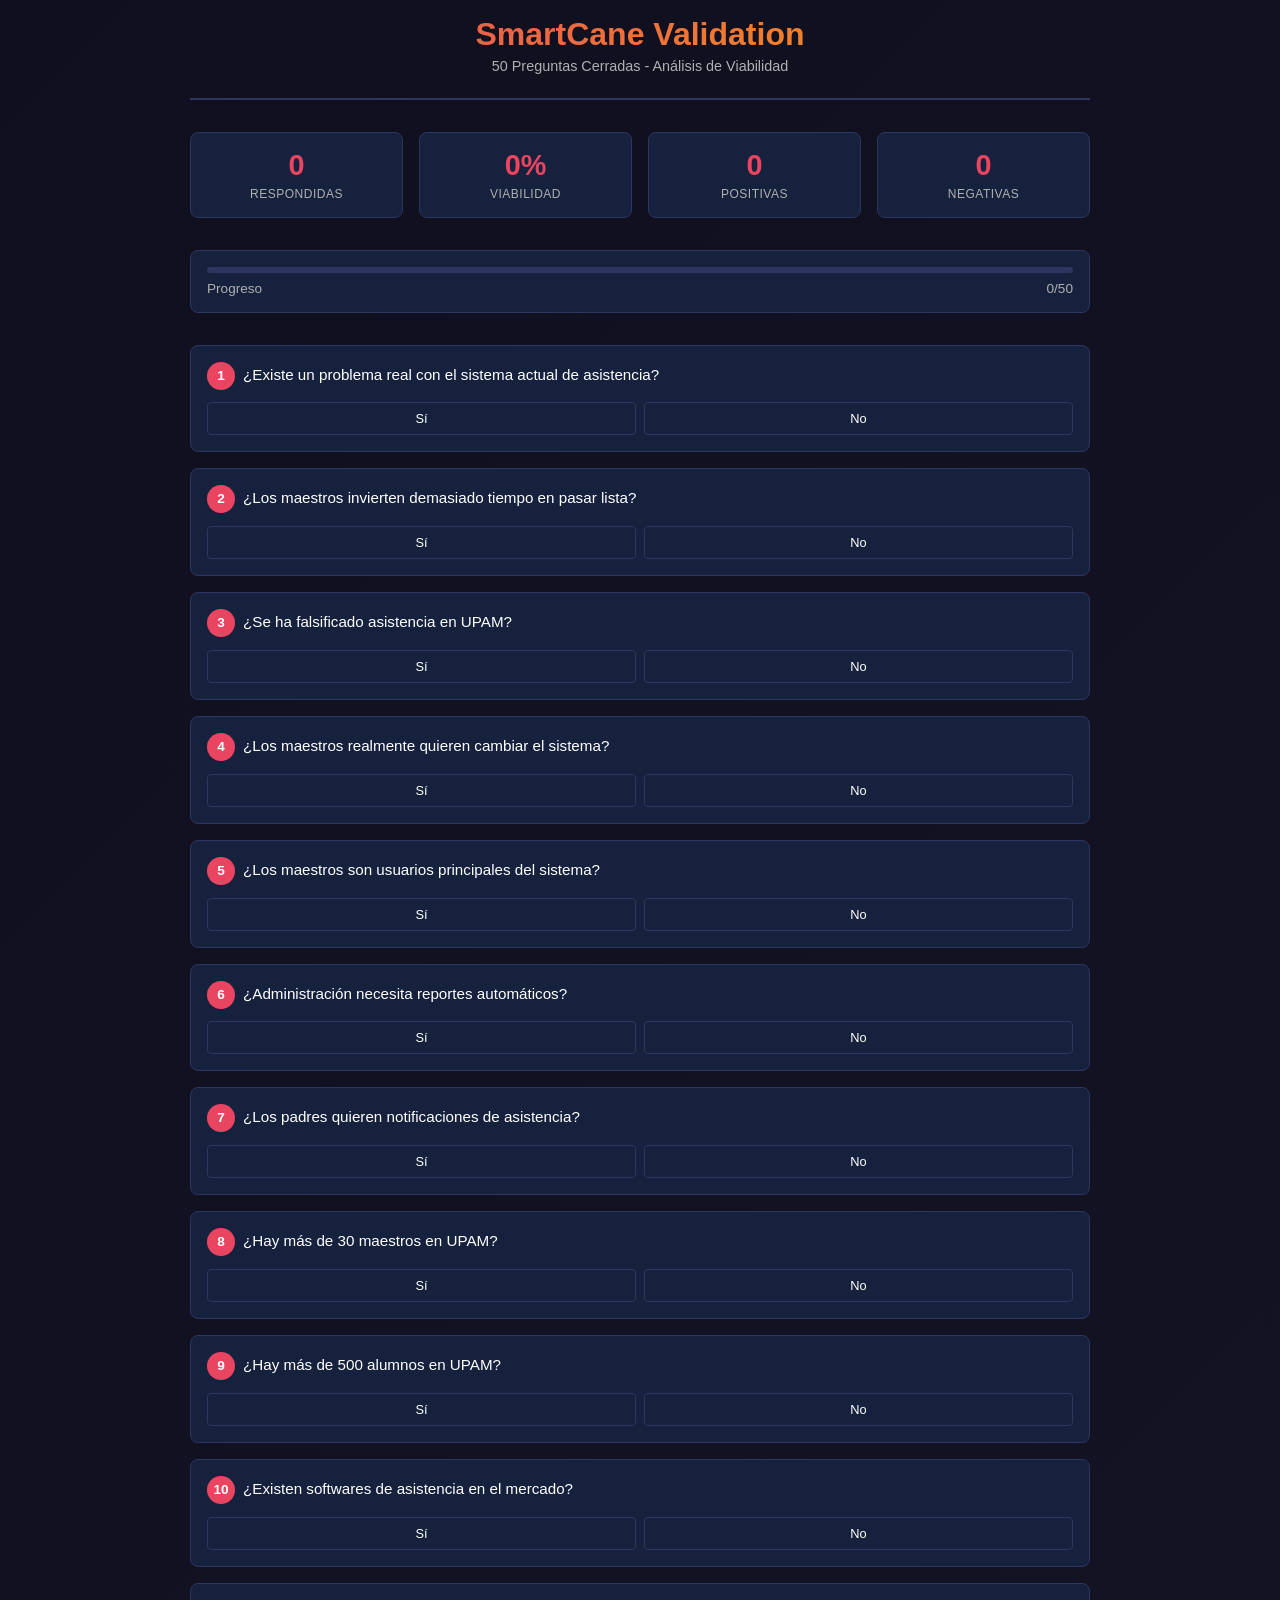
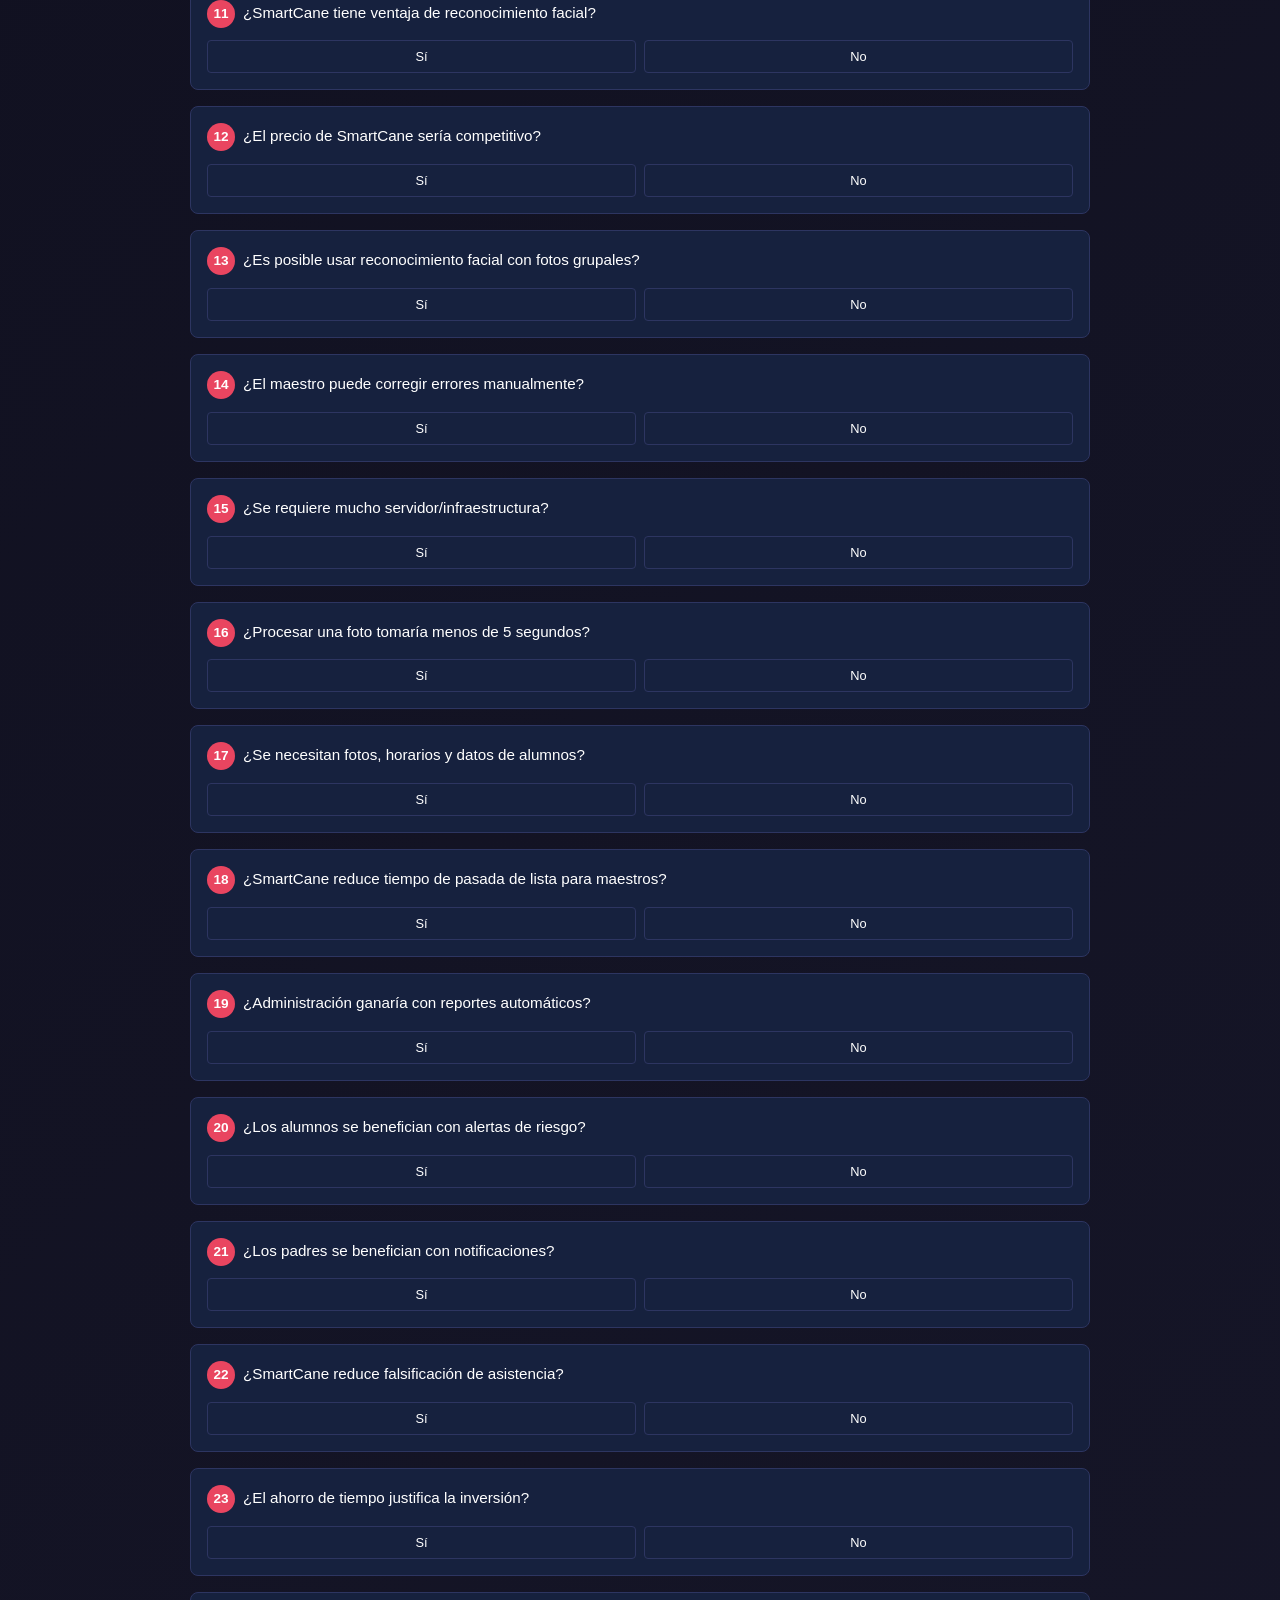
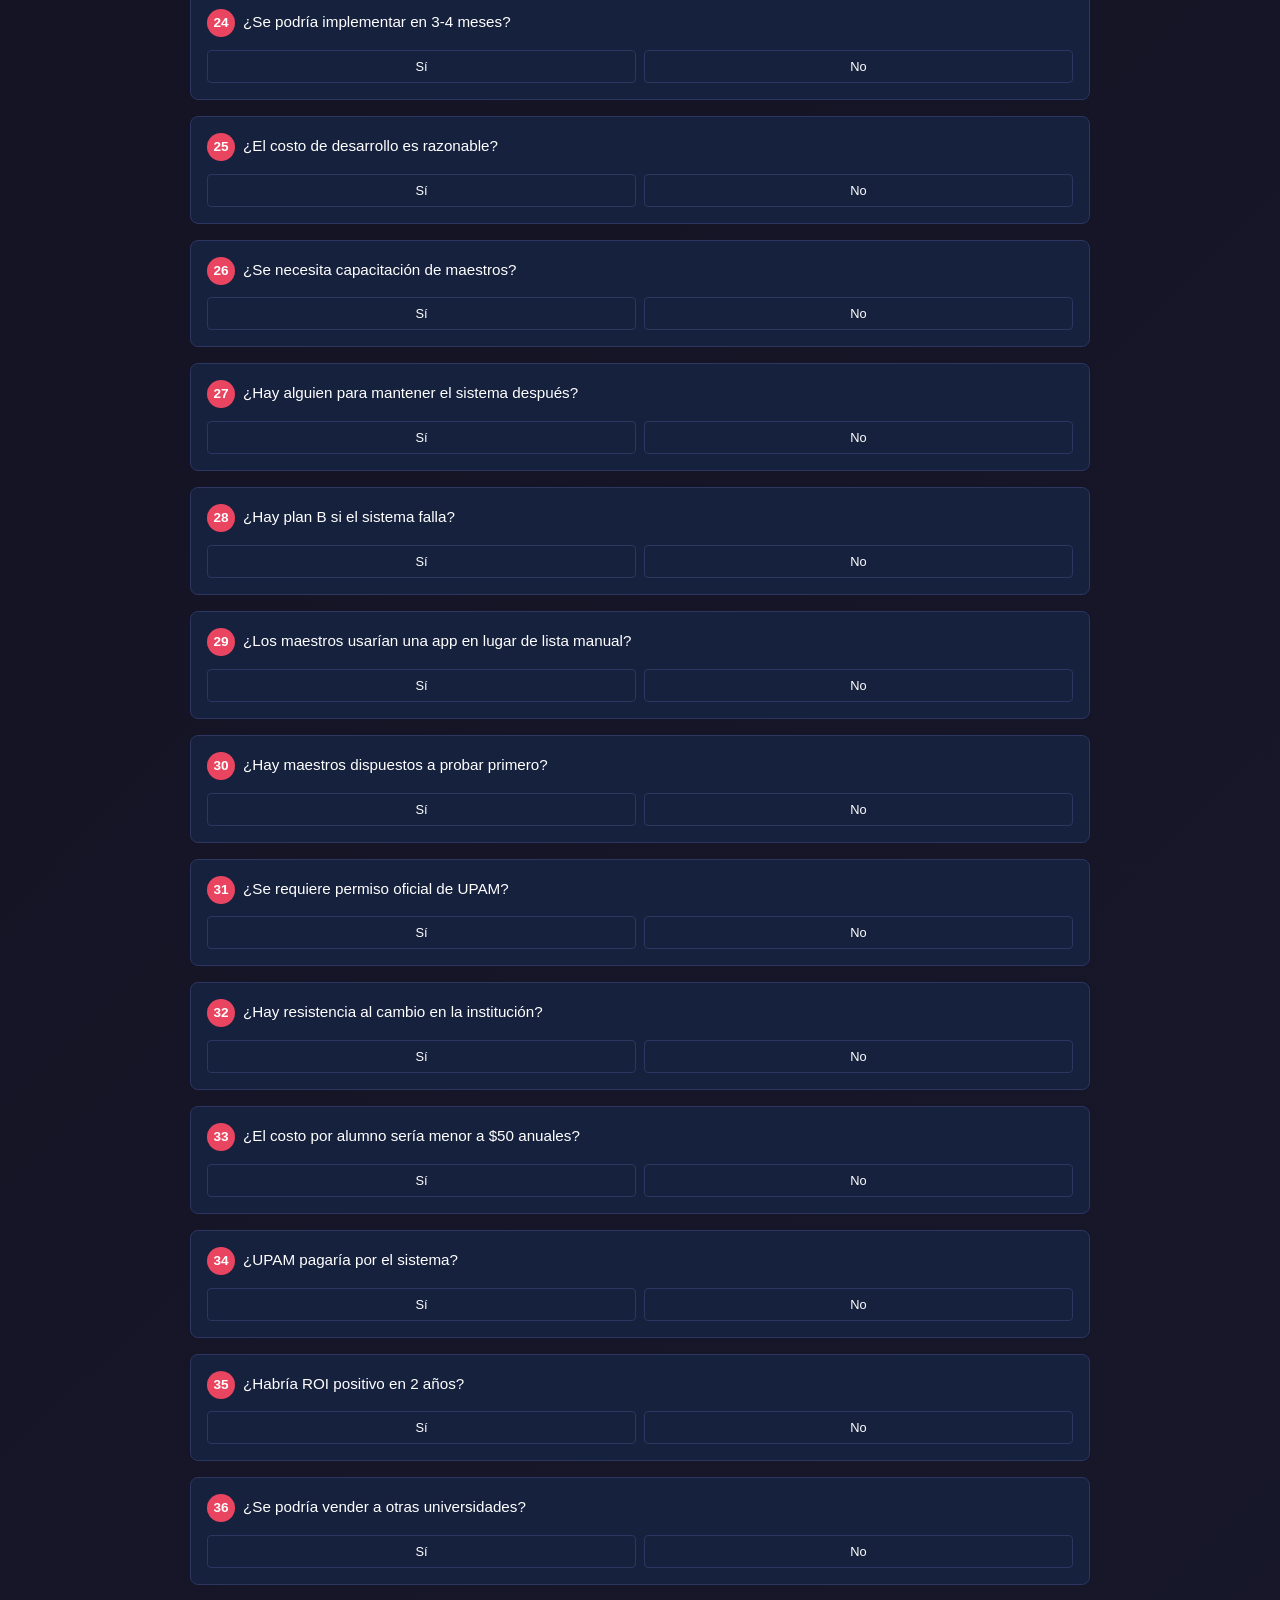
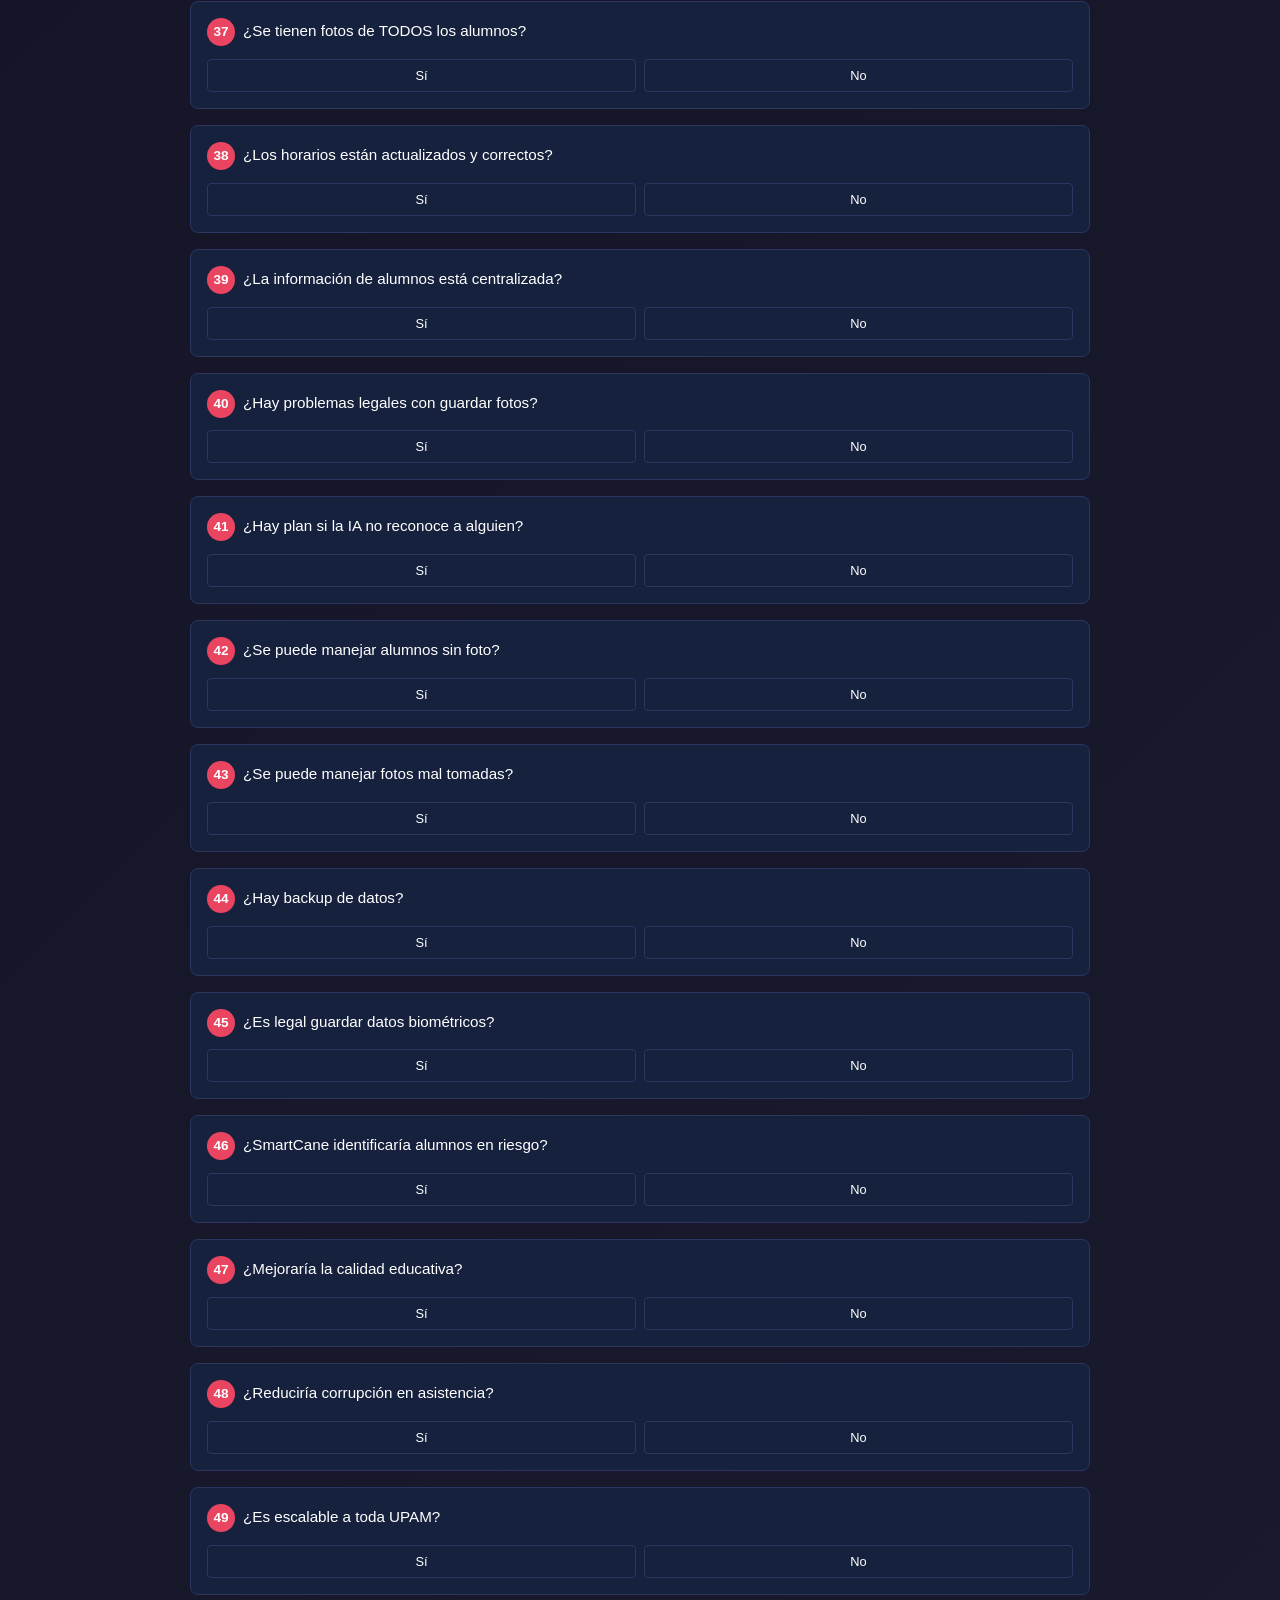
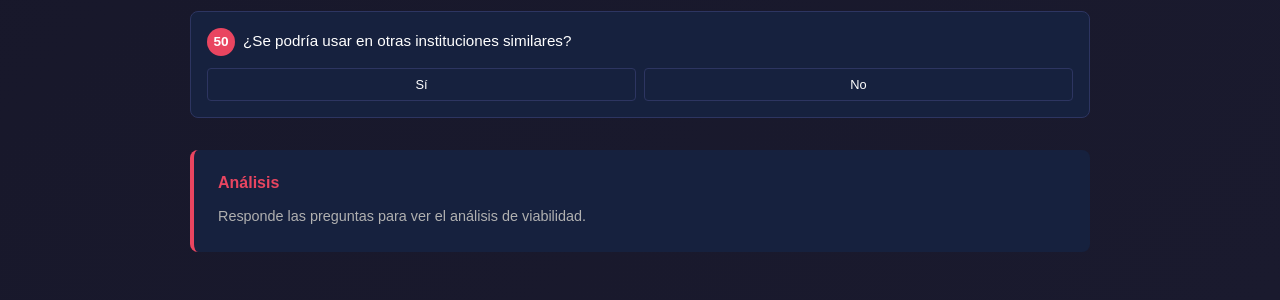
==== commit 8fcd9299: "Update index.html" ====
--- a/index.html
+++ b/index.html
@@ -1,1126 +1,406 @@
 <!DOCTYPE html>
 <html lang="es">
 <head>
-<meta charset="UTF-8" />
-<meta name="viewport" content="width=device-width, initial-scale=1.0, maximum-scale=1.0" />
-<title>Feliz Cumpleaños, Jaque ✦</title>
-<link href="https://fonts.googleapis.com/css2?family=Cormorant+Garamond:ital,wght@0,300;0,400;0,600;1,300;1,400&family=DM+Mono:wght@300;400&display=swap" rel="stylesheet">
+<meta charset="UTF-8">
+<meta name="viewport" content="width=device-width, initial-scale=1.0">
+<title>SmartCane - 50 Preguntas Encuesta</title>
 <style>
-*,*::before,*::after{margin:0;padding:0;box-sizing:border-box;}
-:root{
-  --bg:#05050f;--fg:#f0ecff;
-  --acc:#8ab4d4;--lila:#b39ddb;--dur:0.9s;
-  --ease:cubic-bezier(0.76,0,0.24,1);
-  --pad: clamp(22px,6vw,120px);
-  --pad-top: clamp(56px,8vh,90px);
-}
-html,body{width:100%;height:100%;overflow:hidden;background:var(--bg);color:var(--fg);font-family:'Cormorant Garamond','Georgia',serif;cursor:default;transition:background 1s ease;-webkit-tap-highlight-color:transparent;}
-body.s1{background:#05050f;--acc:#8ab4d4;}
-body.s2{background:#060510;--acc:#b39ddb;}
-body.s3{background:#060a14;--acc:#7ec8e3;}
-body.s4{background:#08060f;--acc:#c3a8e8;}
-body.s5{background:#050810;--acc:#8ab4d4;}
-body.s6{background:#080510;--acc:#b39ddb;}
-body.s7{background:#0a0514;--acc:#e8a0d0;}
-body.s8{background:#080410;--acc:#c8a0d8;}
-body.s9{background:#05050f;--acc:#d4a8c3;}
-body.s10{background:#05050f;--acc:#8ab4d4;}
-
-#starfield{position:fixed;inset:0;z-index:0;pointer-events:none;}
-body::before{content:'';position:fixed;inset:0;z-index:9998;pointer-events:none;opacity:0.035;background-image:url("data:image/svg+xml,%3Csvg viewBox='0 0 256 256' xmlns='http://www.w3.org/2000/svg'%3E%3Cfilter id='n'%3E%3CfeTurbulence type='fractalNoise' baseFrequency='0.9' numOctaves='4' stitchTiles='stitch'/%3E%3C/filter%3E%3Crect width='100%25' height='100%25' filter='url(%23n)'/%3E%3C/svg%3E");background-size:200px;}
-
-/* ══ ENVELOPE ══ */
-#env-screen{position:fixed;inset:0;z-index:5000;background:#05050f;display:flex;flex-direction:column;align-items:center;justify-content:center;padding:20px;transition:opacity 0.9s ease,transform 0.9s ease;}
-#env-screen.hidden{opacity:0;transform:scale(1.06);pointer-events:none;}
-.env-wrap{position:relative;width:min(230px,72vw);height:min(165px,52vw);margin-bottom:clamp(28px,5vh,52px);animation:envFloat 3.8s ease-in-out infinite;flex-shrink:0;}
-@keyframes envFloat{0%,100%{transform:translateY(0);}50%{transform:translateY(-14px);}}
-.env-body{position:absolute;inset:0;background:#0d0d1e;border:1px solid rgba(138,180,212,0.2);border-radius:4px;box-shadow:0 30px 90px rgba(138,180,212,0.08);}
-.env-flap{position:absolute;top:0;left:0;right:0;height:0;border-left:50% solid transparent;border-right:50% solid transparent;border-top:min(82px,25vw) solid #12122a;transform-origin:top center;transition:transform 0.75s cubic-bezier(0.4,0,0.2,1);z-index:2;}
-.env-wrap:hover .env-flap,.env-wrap:active .env-flap{transform:rotateX(-175deg);}
-.env-fl{position:absolute;bottom:0;left:0;width:0;height:0;border-bottom:min(82px,25vw) solid #0a0a1c;border-right:50% solid transparent;}
-.env-fr{position:absolute;bottom:0;right:0;width:0;height:0;border-bottom:min(82px,25vw) solid #0a0a1c;border-left:50% solid transparent;}
-.env-letter{position:absolute;bottom:12px;left:50%;transform:translateX(-50%);width:65%;height:60%;background:#0d0d22;border:1px solid rgba(179,157,219,0.2);border-radius:2px;display:flex;align-items:center;justify-content:center;font-size:clamp(20px,5vw,30px);z-index:1;transition:bottom 0.75s cubic-bezier(0.4,0,0.2,1),transform 0.75s cubic-bezier(0.4,0,0.2,1);}
-.env-wrap:hover .env-letter,.env-wrap:active .env-letter{bottom:55px;transform:translateX(-50%) translateY(-22px);}
-.env-seal{position:absolute;top:50%;left:50%;transform:translate(-50%,-50%);width:38px;height:38px;border-radius:50%;background:var(--lila);display:flex;align-items:center;justify-content:center;font-size:18px;z-index:3;box-shadow:0 0 28px rgba(179,157,219,0.45);animation:sealPulse 2.2s ease-in-out infinite;}
-@keyframes sealPulse{0%,100%{box-shadow:0 0 20px rgba(179,157,219,0.35);}50%{box-shadow:0 0 50px rgba(179,157,219,0.7);}}
-.env-title{font-family:'Cormorant Garamond',serif;font-size:clamp(20px,5.5vw,42px);font-style:italic;font-weight:300;color:var(--lila);margin-bottom:6px;text-align:center;}
-.env-sub{font-family:'DM Mono',monospace;font-size:clamp(9px,2.2vw,11px);letter-spacing:0.28em;text-transform:uppercase;color:rgba(240,236,255,0.5);margin-bottom:clamp(28px,5vh,52px);text-align:center;}
-#open-btn{font-family:'DM Mono',monospace;font-size:clamp(11px,3vw,13px);letter-spacing:0.22em;text-transform:uppercase;color:#05050f;background:var(--lila);border:none;padding:clamp(14px,3.5vw,16px) clamp(28px,8vw,44px);cursor:pointer;transition:background 0.25s,transform 0.25s;position:relative;overflow:hidden;touch-action:manipulation;}
-#open-btn:hover,#open-btn:active{background:#c8b8f0;}
-
-/* ══ PHOTO REVEAL ══ */
-#photo-reveal{position:fixed;inset:0;z-index:6000;background:rgba(3,3,15,0.97);display:flex;flex-direction:column;align-items:center;justify-content:center;padding:24px;opacity:0;pointer-events:none;transition:opacity 0.6s ease;}
-#photo-reveal.show{opacity:1;pointer-events:all;}
-#photo-reveal.fade-out{opacity:0;pointer-events:none;}
-.pr-img-wrap{position:relative;border:1px solid rgba(179,157,219,0.3);box-shadow:0 0 80px rgba(179,157,219,0.2);border-radius:6px;overflow:hidden;width:min(360px,88vw);animation:prFloat 3.5s ease-in-out infinite;flex-shrink:0;}
-@keyframes prFloat{0%,100%{transform:translateY(0);}50%{transform:translateY(-10px);}}
-.pr-img-wrap img{display:block;width:100%;height:auto;max-height:52vh;object-fit:cover;}
-.pr-title{font-family:'Cormorant Garamond',serif;font-size:clamp(20px,5vw,34px);font-style:italic;font-weight:300;color:var(--lila);margin-bottom:6px;text-align:center;margin-top:clamp(18px,3vh,28px);}
-.pr-sub{font-family:'DM Mono',monospace;font-size:clamp(9px,2vw,10px);letter-spacing:0.28em;color:rgba(240,236,255,0.45);text-transform:uppercase;margin-bottom:clamp(18px,3vh,28px);text-align:center;}
-#pr-skip{font-family:'DM Mono',monospace;font-size:clamp(11px,3vw,13px);letter-spacing:0.2em;text-transform:uppercase;color:#05050f;background:var(--lila);border:none;padding:clamp(12px,3vw,14px) clamp(26px,7vw,38px);cursor:pointer;transition:background 0.25s;touch-action:manipulation;}
-#pr-skip:hover,#pr-skip:active{background:#c8b8f0;}
-
-/* ══ STAGE ══ */
-#stage{perspective:1400px;width:100vw;height:100vh;position:relative;overflow:hidden;}
-.slide{position:absolute;inset:0;width:100vw;height:100vh;display:flex;flex-direction:column;justify-content:center;align-items:flex-start;padding:var(--pad);padding-top:var(--pad-top);backface-visibility:hidden;transform-origin:center;transform-style:preserve-3d;will-change:transform,opacity;opacity:0;pointer-events:none;transform:rotateX(90deg) translateZ(60px);transition:transform var(--dur) var(--ease),opacity calc(var(--dur)*0.6) var(--ease);z-index:1;overflow:hidden;}
-.slide.is-active{opacity:1;pointer-events:all;transform:rotateX(0deg) translateZ(0);}
-.slide.exit-up{opacity:0;transform:rotateX(-90deg) translateZ(60px);transition:transform var(--dur) var(--ease),opacity calc(var(--dur)*0.5) var(--ease);}
-.slide.exit-down{opacity:0;transform:rotateX(90deg) translateZ(60px);transition:transform var(--dur) var(--ease),opacity calc(var(--dur)*0.5) var(--ease);}
-.slide:not(.is-active):not(.exit-up):not(.exit-down){visibility:hidden;}
-.slide.is-active,.slide.exit-up,.slide.exit-down{visibility:visible;}
-
-/* ══ UI CONTROLS ══ */
-#counter{position:fixed;bottom:clamp(18px,3vh,40px);right:clamp(16px,4vw,56px);z-index:1000;font-family:'DM Mono',monospace;font-size:clamp(10px,2.5vw,11px);letter-spacing:0.18em;color:rgba(240,236,255,0.6);}
-#counter span{color:var(--fg);}
-#nav-arrows{position:fixed;right:clamp(16px,3vw,52px);top:50%;transform:translateY(-50%);z-index:1000;display:flex;flex-direction:column;gap:10px;}
-.nav-btn{width:34px;height:34px;border:1px solid rgba(240,236,255,0.2);background:transparent;color:rgba(240,236,255,0.5);cursor:pointer;border-radius:2px;display:flex;align-items:center;justify-content:center;transition:border-color 0.2s,color 0.2s;}
-.nav-btn:hover{border-color:var(--acc);color:var(--acc);}
-.nav-btn svg{width:13px;height:13px;}
-
-/* ══ MOBILE SWIPE INDICATORS ══ */
-#swipe-hint{position:fixed;bottom:clamp(18px,3vh,40px);left:50%;transform:translateX(-50%);z-index:1000;font-family:'DM Mono',monospace;font-size:9px;letter-spacing:0.22em;color:rgba(240,236,255,0.35);text-transform:uppercase;display:none;align-items:center;gap:8px;white-space:nowrap;}
-#swipe-hint .sh-arrow{font-size:13px;animation:swipeBounce 1.8s ease-in-out infinite;}
-@keyframes swipeBounce{0%,100%{transform:translateY(0);}50%{transform:translateY(-4px);}}
-
-/* ══ MUSIC ══ */
-#music-bar{position:fixed;bottom:clamp(18px,3vh,26px);left:clamp(14px,4vw,28px);z-index:1000;display:flex;align-items:center;gap:10px;}
-#music-btn{width:36px;height:36px;border-radius:50%;border:1px solid rgba(240,236,255,0.25);background:rgba(5,5,15,0.65);color:var(--fg);cursor:pointer;display:flex;align-items:center;justify-content:center;backdrop-filter:blur(8px);transition:border-color 0.2s,transform 0.2s;touch-action:manipulation;flex-shrink:0;}
-#music-btn:hover,#music-btn:active{border-color:var(--acc);transform:scale(1.1);}
-#music-btn svg{width:12px;height:12px;}
-#music-btn .icon-play{display:none;}
-#music-btn.paused .icon-pause{display:none;}
-#music-btn.paused .icon-play{display:block;}
-#music-label{font-family:'DM Mono',monospace;font-size:clamp(8px,2vw,10px);letter-spacing:0.15em;color:rgba(240,236,255,0.5);text-transform:uppercase;white-space:nowrap;}
-#music-viz{display:flex;align-items:flex-end;gap:2px;height:12px;flex-shrink:0;}
-#music-viz span{display:block;width:3px;border-radius:2px;background:var(--acc);animation:vizBar 0.85s ease-in-out infinite;}
-#music-viz span:nth-child(1){height:5px;animation-delay:0s;}
-#music-viz span:nth-child(2){height:11px;animation-delay:0.15s;}
-#music-viz span:nth-child(3){height:7px;animation-delay:0.3s;}
-#music-viz span:nth-child(4){height:13px;animation-delay:0.1s;}
-#music-viz.paused span{animation-play-state:paused;}
-@keyframes vizBar{0%,100%{transform:scaleY(0.35);}50%{transform:scaleY(1);}}
-
-/* ══ TYPOGRAPHY ══ */
-.slide-tag{font-family:'DM Mono',monospace;font-size:clamp(9px,2.2vw,12px);letter-spacing:0.28em;text-transform:uppercase;color:var(--acc);margin-bottom:clamp(10px,2vh,26px);font-weight:400;flex-shrink:0;}
-.slide-hl{font-size:clamp(38px,8.5vw,130px);line-height:0.93;font-weight:300;letter-spacing:-0.03em;margin-bottom:clamp(14px,2.5vh,38px);font-style:italic;color:#ffffff;flex-shrink:0;}
-.slide-hl em{font-style:normal;color:var(--acc);}
-.slide-body{font-family:'Cormorant Garamond',serif;font-size:clamp(15px,1.6vw,19px);line-height:1.8;color:rgba(240,236,255,0.88);max-width:480px;margin-bottom:clamp(16px,2.5vh,36px);font-weight:400;flex-shrink:0;}
-.deco-num{position:absolute;right:clamp(20px,5vw,90px);top:50%;transform:translateY(-55%);font-size:clamp(120px,22vw,340px);font-style:italic;color:rgba(240,236,255,0.022);line-height:1;pointer-events:none;user-select:none;letter-spacing:-0.05em;}
-.scroll-hint{position:absolute;bottom:clamp(20px,4vh,50px);left:var(--pad);display:flex;align-items:center;gap:12px;font-family:'DM Mono',monospace;font-size:clamp(9px,2vw,10px);letter-spacing:0.25em;color:rgba(240,236,255,0.5);text-transform:uppercase;}
-.scroll-hint .ln{width:32px;height:1px;background:rgba(240,236,255,0.4);animation:lnPulse 2.2s ease-in-out infinite;}
-@keyframes lnPulse{0%,100%{opacity:0.4;}50%{opacity:1;transform:scaleX(1.3);transform-origin:left;}}
-
-/* ══ IMG STRIP — DESKTOP ══ */
-.img-strip{position:absolute;right:0;bottom:0;width:54vw;height:100vh;display:flex;align-items:flex-end;overflow:hidden;pointer-events:all;}
-.img-strip::before{content:'';position:absolute;left:0;top:0;width:35%;height:100%;background:linear-gradient(to right,var(--bg) 0%,transparent 100%);z-index:2;pointer-events:none;}
-.img-thumb{position:relative;flex:0 0 auto;height:100%;overflow:hidden;cursor:zoom-in;}
-.img-thumb:nth-child(1){width:40%;}
-.img-thumb:nth-child(2){width:32%;}
-.img-thumb:nth-child(3){width:28%;}
-.img-thumb img{width:100%;height:100%;object-fit:cover;display:block;filter:brightness(0.72) saturate(0.8);transition:transform 0.55s var(--ease),filter 0.4s ease;}
-.img-thumb:hover img{transform:scale(1.06);filter:brightness(0.9) saturate(1.05);}
-.img-thumb .cap{position:absolute;bottom:0;left:0;right:0;background:linear-gradient(transparent,rgba(0,0,0,0.8));padding:20px 10px 10px;font-family:'DM Mono',monospace;font-size:10px;letter-spacing:0.15em;color:#fff;opacity:0;transform:translateY(8px);transition:opacity 0.3s,transform 0.3s;pointer-events:none;}
-.img-thumb:hover .cap{opacity:1;transform:translateY(0);}
-
-/* ══ MOBILE PHOTO GRID ══ */
-.mobile-photos{display:none;width:100%;gap:6px;margin-top:auto;padding-top:12px;flex-shrink:0;}
-.mobile-photos .mp-img{flex:1;border-radius:8px;overflow:hidden;cursor:zoom-in;position:relative;aspect-ratio:3/4;}
-.mobile-photos .mp-img img{width:100%;height:100%;object-fit:cover;display:block;filter:brightness(0.78) saturate(0.85);}
-.mobile-photos .mp-img .cap{position:absolute;bottom:0;left:0;right:0;background:linear-gradient(transparent,rgba(0,0,0,0.7));padding:14px 8px 6px;font-family:'DM Mono',monospace;font-size:9px;letter-spacing:0.1em;color:#fff;opacity:0;transition:opacity 0.25s;pointer-events:none;}
-.mobile-photos .mp-img:active .cap{opacity:1;}
-
-/* ══ GALLERY ══ */
-.gallery-label{position:absolute;top:clamp(14px,3vh,42px);left:clamp(14px,4vw,52px);z-index:10;font-family:'DM Mono',monospace;font-size:clamp(9px,2vw,11px);letter-spacing:0.28em;color:var(--acc);text-transform:uppercase;pointer-events:none;}
-.gallery-grid{display:grid;grid-template-columns:repeat(3,1fr);grid-template-rows:repeat(2,1fr);gap:3px;width:100%;height:100%;position:absolute;inset:0;}
-.g-cell{overflow:hidden;cursor:zoom-in;position:relative;}
-.g-cell img{width:100%;height:100%;object-fit:cover;display:block;filter:brightness(0.7) saturate(0.8);transition:transform 0.55s var(--ease),filter 0.4s ease;}
-.g-cell:hover img,.g-cell:active img{transform:scale(1.07);filter:brightness(0.9) saturate(1.1);}
-.g-cell .cap{position:absolute;bottom:0;left:0;right:0;background:linear-gradient(transparent,rgba(0,0,0,0.75));padding:18px 10px 8px;font-family:'DM Mono',monospace;font-size:9px;letter-spacing:0.12em;color:#fff;opacity:0;transform:translateY(6px);transition:opacity 0.3s,transform 0.3s;pointer-events:none;}
-.g-cell:hover .cap,.g-cell:active .cap{opacity:1;transform:translateY(0);}
-
-/* ══ QUOTE ══ */
-.quote-blk{border-left:2px solid var(--acc);padding:12px 18px;margin:clamp(8px,1.5vh,16px) 0;background:rgba(138,180,212,0.08);border-radius:0 6px 6px 0;max-width:min(460px,100%);}
-.quote-blk p{font-size:clamp(14px,1.5vw,17px);font-style:italic;color:rgba(240,236,255,0.9);line-height:1.7;font-weight:300;}
-.quote-blk .qau{font-family:'DM Mono',monospace;font-size:clamp(9px,2vw,10px);letter-spacing:0.2em;color:rgba(138,180,212,0.7);margin-top:6px;font-style:normal;}
-
-/* ══ DAYS TAG ══ */
-.days-tag{display:inline-block;background:rgba(138,180,212,0.12);border:1px solid rgba(138,180,212,0.4);color:var(--acc);font-family:'DM Mono',monospace;font-size:clamp(9px,2.2vw,11px);letter-spacing:0.22em;padding:5px 14px;border-radius:20px;text-transform:uppercase;margin-bottom:clamp(10px,2vh,18px);}
-
-/* ══ RAZONES ══ */
-#slide-reasons{overflow:hidden;}
-.reasons-title{font-family:'Cormorant Garamond',serif;font-size:clamp(12px,1.5vw,15px);letter-spacing:0.25em;text-transform:uppercase;color:var(--acc);margin-bottom:clamp(12px,2vh,20px);font-weight:300;}
-.reasons-grid{display:grid;grid-template-columns:repeat(3,1fr);gap:clamp(8px,1.5vw,12px);max-width:720px;width:100%;}
-.reason-card{background:rgba(179,157,219,0.06);border:1px solid rgba(179,157,219,0.18);border-radius:10px;padding:clamp(12px,1.8vw,16px) clamp(12px,1.8vw,18px);cursor:pointer;transition:all 0.35s ease;position:relative;overflow:hidden;touch-action:manipulation;}
-.reason-card::before{content:'';position:absolute;inset:0;background:radial-gradient(circle at center,rgba(179,157,219,0.15) 0%,transparent 70%);opacity:0;transition:opacity 0.35s ease;}
-.reason-card:hover::before,.reason-card.revealed::before{opacity:1;}
-.reason-card.revealed{background:rgba(179,157,219,0.14);border-color:rgba(179,157,219,0.5);transform:scale(1.02);}
-.rc-num{font-family:'DM Mono',monospace;font-size:9px;letter-spacing:0.25em;color:var(--lila);margin-bottom:6px;opacity:0.8;}
-.rc-front{font-family:'Cormorant Garamond',serif;font-size:clamp(13px,1.4vw,16px);font-style:italic;color:rgba(240,236,255,0.55);}
-.rc-back{font-family:'Cormorant Garamond',serif;font-size:clamp(12px,1.3vw,15px);color:rgba(240,236,255,0.95);line-height:1.55;display:none;font-weight:400;}
-.reason-card.revealed .rc-front{display:none;}
-.reason-card.revealed .rc-back{display:block;}
-.reasons-hint{font-family:'DM Mono',monospace;font-size:clamp(9px,2vw,10px);letter-spacing:0.2em;color:rgba(240,236,255,0.4);margin-top:clamp(10px,1.5vh,14px);text-transform:uppercase;}
-
-/* ══ FINAL BTN ══ */
-.btn-final{display:inline-flex;align-items:center;gap:12px;font-family:'DM Mono',monospace;font-size:clamp(11px,2.5vw,15px);letter-spacing:0.14em;text-transform:uppercase;color:#05050f;background:var(--lila);border:none;padding:clamp(14px,3vw,18px) clamp(22px,5vw,38px);cursor:pointer;text-decoration:none;transition:background 0.25s,transform 0.25s,box-shadow 0.25s;position:relative;overflow:hidden;touch-action:manipulation;}
-.btn-final:hover,.btn-final:active{background:#c8b8f0;transform:translateX(4px);box-shadow:-4px 0 0 0 var(--acc);}
-
-/* ══ SLIDE 1 — INTRO ══ */
-#s-intro{justify-content:center;align-items:center;padding:0;text-align:center;overflow:hidden;}
-#s-intro .intro-bg{position:absolute;inset:0;z-index:0;}
-#s-intro .intro-bg img{width:100%;height:100%;object-fit:cover;object-position:center top;display:block;filter:brightness(0.28) saturate(0.65) hue-rotate(210deg);}
-#s-intro .intro-overlay{position:absolute;inset:0;z-index:1;background:radial-gradient(ellipse at 50% 0%,rgba(20,10,60,0.5) 0%,transparent 65%),radial-gradient(ellipse at 50% 100%,rgba(5,5,20,0.92) 0%,transparent 60%),linear-gradient(to bottom,rgba(5,5,15,0.3) 0%,rgba(5,5,15,0.1) 40%,rgba(5,5,15,0.85) 85%,rgba(5,5,15,1) 100%);}
-#s-intro .coraline-dust{position:absolute;inset:0;z-index:2;pointer-events:none;overflow:hidden;}
-#s-intro .coraline-dust span{position:absolute;border-radius:50%;background:var(--acc);opacity:0;animation:dustFloat linear infinite;}
-@keyframes dustFloat{0%{transform:translateY(100vh) scale(0);opacity:0;}10%{opacity:0.7;}90%{opacity:0.5;}100%{transform:translateY(-10vh) scale(1.5);opacity:0;}}
-#s-intro .eye-deco{position:absolute;z-index:3;pointer-events:none;opacity:0.18;}
-#s-intro .eye-deco.eye-left{left:clamp(10px,4vw,60px);top:clamp(12px,6vh,80px);width:clamp(28px,5vw,52px);}
-#s-intro .eye-deco.eye-right{right:clamp(10px,4vw,60px);top:clamp(12px,6vh,80px);width:clamp(28px,5vw,52px);}
-#s-intro .eye-deco.eye-bottom-l{left:clamp(10px,5vw,80px);bottom:clamp(70px,12vh,120px);width:clamp(18px,3vw,32px);opacity:0.10;}
-#s-intro .eye-deco.eye-bottom-r{right:clamp(10px,5vw,80px);bottom:clamp(70px,12vh,120px);width:clamp(18px,3vw,32px);opacity:0.10;}
-#s-intro .coraline-frame{position:absolute;inset:clamp(12px,3vw,40px);z-index:3;border:1px solid rgba(138,180,212,0.15);pointer-events:none;border-radius:2px;}
-#s-intro .coraline-frame::before,#s-intro .coraline-frame::after{content:'✦';position:absolute;font-size:clamp(10px,2vw,14px);color:rgba(138,180,212,0.4);animation:cornerPulse 3s ease-in-out infinite;}
-#s-intro .coraline-frame::before{top:-8px;left:-8px;}
-#s-intro .coraline-frame::after{bottom:-8px;right:-8px;animation-delay:1.5s;}
-@keyframes cornerPulse{0%,100%{opacity:0.4;}50%{opacity:1;}}
-#s-intro .intro-tag{position:relative;z-index:10;font-family:'DM Mono',monospace;font-size:clamp(8px,2.2vw,11px);letter-spacing:0.32em;text-transform:uppercase;color:var(--acc);margin-bottom:clamp(10px,2.5vh,20px);opacity:0.85;}
-#s-intro .intro-title{position:relative;z-index:10;font-family:'Cormorant Garamond',serif;font-style:italic;font-weight:300;line-height:0.90;letter-spacing:-0.03em;color:#ffffff;text-align:center;font-size:clamp(72px,14vw,200px);margin-bottom:clamp(8px,2vh,20px);text-shadow:0 4px 60px rgba(138,180,212,0.25);}
-#s-intro .intro-title em{font-style:normal;color:var(--acc);display:block;font-size:0.95em;}
-#s-intro .intro-sub{position:relative;z-index:10;font-family:'DM Mono',monospace;font-size:clamp(9px,2vw,12px);letter-spacing:0.30em;text-transform:uppercase;color:rgba(240,236,255,0.45);margin-bottom:clamp(14px,3vh,28px);}
-#s-intro .intro-scroll{position:absolute;bottom:clamp(22px,5vh,52px);left:50%;transform:translateX(-50%);z-index:10;display:flex;align-items:center;gap:12px;font-family:'DM Mono',monospace;font-size:clamp(8px,1.8vw,10px);letter-spacing:0.25em;color:rgba(240,236,255,0.45);text-transform:uppercase;white-space:nowrap;}
-#s-intro .intro-scroll .ln{width:28px;height:1px;background:rgba(240,236,255,0.35);animation:lnPulse 2.2s ease-in-out infinite;}
-#s-intro .intro-content{position:relative;z-index:10;display:flex;flex-direction:column;align-items:center;justify-content:center;width:100%;padding:0 clamp(16px,5vw,60px);}
-
-/* ══ MOBILE OVERRIDES ══ */
-@media(max-width:768px){
-  #s-intro .intro-title{font-size:clamp(58px,17vw,90px) !important;line-height:0.92;}
-  :root{--pad:20px;--pad-top:52px;}
-  .slide{padding:24px 20px 92px;padding-top:calc(46px + env(safe-area-inset-top));overflow-y:auto;overflow-x:hidden;-webkit-overflow-scrolling:touch;align-items:stretch;justify-content:flex-start;}
-  .slide-tag{font-size:9px;letter-spacing:0.26em;margin-bottom:12px;}
-  .slide-hl{font-size:clamp(36px,12vw,58px) !important;line-height:0.94;margin-bottom:14px;}
-  .slide-body{font-size:16px;line-height:1.68;margin-bottom:18px;max-width:100%;color:rgba(240,236,255,0.92);}
-  .img-strip{display:none !important;}
-  .mobile-photos{display:grid;grid-template-columns:repeat(2,minmax(0,1fr));gap:10px;margin-top:clamp(18px,5vh,36px);padding-top:0;}
-  .mobile-photos .mp-img{border-radius:10px;aspect-ratio:4/5;box-shadow:0 16px 40px rgba(0,0,0,0.28),0 0 0 1px rgba(240,236,255,0.08);}
-  .mobile-photos .mp-img img{filter:brightness(0.86) saturate(0.98);object-position:center;}
-  .mobile-photos .mp-img .cap{display:none !important;}
-  .img-thumb .cap,.g-cell .cap{display:none !important;}
-  .deco-num{display:none;}
-  #nav-arrows{display:none;}
-  #swipe-hint{display:flex;}
-  #counter{bottom:calc(18px + env(safe-area-inset-bottom));right:20px;}
-  #music-bar{bottom:calc(16px + env(safe-area-inset-bottom));left:20px;}
-  #music-label{display:none;}
-  #lb-cap{display:none;}
-  #lb-img{max-width:94vw;max-height:72vh;border-radius:10px;}
-  .gallery-grid{grid-template-columns:repeat(2,1fr);grid-template-rows:repeat(3,minmax(160px,1fr));gap:4px;position:relative;height:100%;inset:0;}
-  .reasons-grid{grid-template-columns:repeat(2,1fr);gap:8px;}
-  .reason-card{padding:12px 14px;}
-  .scroll-hint{bottom:18px;left:20px;}
-  .quote-blk{padding:10px 14px;margin:10px 0;}
-  .btn-final{width:100%;justify-content:center;max-width:100%;}
-  #stage .slide[data-s="8"]{padding:0;}
-  .gallery-label{top:12px;left:14px;font-size:9px;}
-  .slide[data-s="10"] .slide-body{font-size:14px;}
-}
-@media(max-width:400px){
-  .slide-hl{font-size:clamp(30px,9vw,46px) !important;}
-  #s-intro .intro-title{font-size:clamp(52px,15vw,72px) !important;}
-  .reasons-grid{grid-template-columns:1fr 1fr;gap:6px;}
-  .reason-card{padding:10px 11px;}
-  .rc-front,.rc-back{font-size:13px;}
+* {
+  margin: 0;
+  padding: 0;
+  box-sizing: border-box;
+}
+
+:root {
+  --primary: #1a1a2e;
+  --secondary: #16213e;
+  --accent: #e94560;
+  --accent-light: #f39c12;
+  --text-primary: #ffffff;
+  --text-secondary: #b0b0b0;
+  --border: #2d3561;
+  --success: #2ecc71;
+}
+
+body {
+  background: linear-gradient(135deg, #0f0f1e 0%, #1a1a2e 100%);
+  color: var(--text-primary);
+  font-family: -apple-system, BlinkMacSystemFont, 'Segoe UI', sans-serif;
+  padding: 1rem;
+  min-height: 100vh;
+}
+
+.container {
+  max-width: 900px;
+  margin: 0 auto;
+}
+
+header {
+  text-align: center;
+  margin-bottom: 2rem;
+  border-bottom: 2px solid var(--border);
+  padding-bottom: 1.5rem;
+}
+
+h1 {
+  font-size: 2rem;
+  background: linear-gradient(135deg, #e94560, #f39c12);
+  -webkit-background-clip: text;
+  -webkit-text-fill-color: transparent;
+  background-clip: text;
+  margin-bottom: 0.3rem;
+}
+
+.subtitle {
+  color: var(--text-secondary);
+  font-size: 0.9rem;
+}
+
+.stats-grid {
+  display: grid;
+  grid-template-columns: repeat(auto-fit, minmax(140px, 1fr));
+  gap: 1rem;
+  margin-bottom: 2rem;
+}
+
+.stat-card {
+  background: var(--secondary);
+  border: 1px solid var(--border);
+  border-radius: 8px;
+  padding: 1rem;
+  text-align: center;
+}
+
+.stat-number {
+  font-size: 1.8rem;
+  font-weight: 700;
+  color: var(--accent);
+  margin-bottom: 0.3rem;
+}
+
+.stat-label {
+  font-size: 0.75rem;
+  color: var(--text-secondary);
+  text-transform: uppercase;
+  letter-spacing: 0.5px;
+}
+
+.progress-section {
+  background: var(--secondary);
+  border: 1px solid var(--border);
+  border-radius: 8px;
+  padding: 1rem;
+  margin-bottom: 2rem;
+}
+
+.progress-bar {
+  background: var(--border);
+  height: 6px;
+  border-radius: 3px;
+  overflow: hidden;
+  margin-bottom: 0.5rem;
+}
+
+.progress-fill {
+  height: 100%;
+  background: linear-gradient(90deg, var(--accent), var(--accent-light));
+  transition: width 0.3s ease;
+}
+
+.progress-text {
+  font-size: 0.85rem;
+  color: var(--text-secondary);
+  display: flex;
+  justify-content: space-between;
+}
+
+.questions-container {
+  display: grid;
+  grid-template-columns: 1fr;
+  gap: 1rem;
+  margin-bottom: 2rem;
+}
+
+.question-card {
+  background: var(--secondary);
+  border: 1px solid var(--border);
+  border-radius: 8px;
+  padding: 1rem;
+  transition: all 0.2s ease;
+}
+
+.question-card:hover {
+  border-color: var(--accent);
+  box-shadow: 0 0 15px rgba(233, 69, 96, 0.15);
+}
+
+.question-num {
+  display: inline-block;
+  background: var(--accent);
+  color: white;
+  width: 28px;
+  height: 28px;
+  border-radius: 50%;
+  text-align: center;
+  line-height: 28px;
+  font-size: 0.85rem;
+  font-weight: 600;
+  margin-right: 0.5rem;
+}
+
+.question-title {
+  font-size: 0.95rem;
+  font-weight: 500;
+  margin-bottom: 0.8rem;
+  color: var(--text-primary);
+}
+
+.button-group {
+  display: flex;
+  gap: 0.5rem;
+}
+
+button {
+  flex: 1;
+  padding: 0.5rem;
+  border: 1px solid var(--border);
+  background: transparent;
+  color: var(--text-primary);
+  border-radius: 4px;
+  cursor: pointer;
+  font-weight: 500;
+  font-size: 0.8rem;
+  transition: all 0.2s ease;
+}
+
+button:hover {
+  border-color: var(--accent);
+  background: rgba(233, 69, 96, 0.1);
+}
+
+button.active {
+  background: var(--accent);
+  border-color: var(--accent);
+  color: white;
+}
+
+.summary {
+  background: var(--secondary);
+  border-left: 4px solid var(--accent);
+  border-radius: 8px;
+  padding: 1.5rem;
+  margin-bottom: 2rem;
+}
+
+.summary-title {
+  color: var(--accent);
+  font-weight: 600;
+  margin-bottom: 0.8rem;
+}
+
+.summary-text {
+  color: var(--text-secondary);
+  font-size: 0.9rem;
+  line-height: 1.6;
+}
+
+@media (max-width: 600px) {
+  .stats-grid {
+    grid-template-columns: repeat(2, 1fr);
+  }
+  
+  h1 {
+    font-size: 1.5rem;
+  }
 }
 </style>
 </head>
-<body class="s1">
-
-<canvas id="starfield"></canvas>
-
-<!-- PHOTO REVEAL -->
-<div id="photo-reveal">
-  <div class="pr-img-wrap">
-    <img src="assets/img/foto-reveal.jpeg" alt="Jaque ✦" />
+<body>
+<div class="container">
+  <header>
+    <h1>SmartCane Validation</h1>
+    <p class="subtitle">50 Preguntas Cerradas - Análisis de Viabilidad</p>
+  </header>
+
+  <div class="stats-grid">
+    <div class="stat-card">
+      <div class="stat-number" id="answered">0</div>
+      <div class="stat-label">Respondidas</div>
+    </div>
+    <div class="stat-card">
+      <div class="stat-number" id="viability">0%</div>
+      <div class="stat-label">Viabilidad</div>
+    </div>
+    <div class="stat-card">
+      <div class="stat-number" id="positive">0</div>
+      <div class="stat-label">Positivas</div>
+    </div>
+    <div class="stat-card">
+      <div class="stat-number" id="negative">0</div>
+      <div class="stat-label">Negativas</div>
+    </div>
   </div>
-  <p class="pr-title">Para ti, Jaque 🖤</p>
-  <p class="pr-sub">Con todo el amor del mundo — Joshua</p>
-  <button id="pr-skip">Continuar →</button>
+
+  <div class="progress-section">
+    <div class="progress-bar">
+      <div class="progress-fill" id="progressFill" style="width: 0%"></div>
+    </div>
+    <div class="progress-text">
+      <span>Progreso</span>
+      <span id="progressText">0/50</span>
+    </div>
+  </div>
+
+  <div class="questions-container" id="questionsContainer"></div>
+
+  <div class="summary">
+    <div class="summary-title">Análisis</div>
+    <div class="summary-text" id="summaryText">Responde las preguntas para ver el análisis de viabilidad.</div>
+  </div>
 </div>
 
-<!-- SOBRE -->
-<div id="env-screen">
-  <div class="env-wrap">
-    <div class="env-body">
-      <div class="env-fl"></div><div class="env-fr"></div>
-      <div class="env-letter">🖤</div>
-    </div>
-    <div class="env-flap"></div>
-    <div class="env-seal">✦</div>
-  </div>
-  <p class="env-title">Tienes una carta, Jaque</p>
-  <p class="env-sub">De Joshua — con todo su corazón</p>
-  <button id="open-btn">Abrir carta →</button>
-</div>
-
-<!-- LIGHTBOX -->
-<div id="lightbox" role="dialog" aria-modal="true">
-  <button id="lb-close">✕</button>
-  <button class="lb-arrow" id="lb-prev"><svg viewBox="0 0 24 24" fill="none" stroke="currentColor" stroke-width="1.5"><polyline points="15 18 9 12 15 6"></polyline></svg></button>
-  <img id="lb-img" src="" alt=""/>
-  <button class="lb-arrow" id="lb-next"><svg viewBox="0 0 24 24" fill="none" stroke="currentColor" stroke-width="1.5"><polyline points="9 6 15 12 9 18"></polyline></svg></button>
-  <div id="lb-cap"></div>
-</div>
-
-<style>
-#lightbox{position:fixed;inset:0;z-index:9000;background:rgba(3,3,15,0.96);display:none;align-items:center;justify-content:center;flex-direction:column;gap:14px;}
-#lightbox.open{display:flex;}
-#lb-close{position:absolute;top:18px;right:22px;background:transparent;border:1px solid rgba(240,236,255,0.25);color:#fff;width:36px;height:36px;border-radius:50%;cursor:pointer;font-size:14px;display:flex;align-items:center;justify-content:center;}
-#lb-img{max-width:min(90vw,900px);max-height:78vh;object-fit:contain;border-radius:4px;}
-#lb-cap{font-family:'DM Mono',monospace;font-size:10px;letter-spacing:0.2em;color:rgba(240,236,255,0.5);text-transform:uppercase;}
-.lb-arrow{position:absolute;top:50%;background:transparent;border:1px solid rgba(240,236,255,0.2);color:#fff;width:40px;height:40px;border-radius:50%;cursor:pointer;display:flex;align-items:center;justify-content:center;transform:translateY(-50%);}
-.lb-arrow svg{width:16px;height:16px;}
-#lb-prev{left:16px;}#lb-next{right:16px;}
-</style>
-
-<audio id="bgm" loop preload="none"></audio>
-
-<!-- MUSIC BAR -->
-<div id="music-bar">
-  <button id="music-btn" class="paused" title="Reproducir / Pausar">
-    <svg class="icon-pause" viewBox="0 0 24 24" fill="currentColor"><rect x="6" y="4" width="4" height="16" rx="1"/><rect x="14" y="4" width="4" height="16" rx="1"/></svg>
-    <svg class="icon-play"  viewBox="0 0 24 24" fill="currentColor"><polygon points="5,3 19,12 5,21"/></svg>
-  </button>
-  <div id="music-viz" class="paused"><span></span><span></span><span></span><span></span></div>
-  <span id="music-label">♪ Las Mañanitas — Cepillín</span>
-</div>
-
-<div id="counter"><span id="cnt-c">1</span> / <span id="cnt-t">10</span></div>
-<div id="nav-arrows">
-  <button class="nav-btn" id="btn-up"><svg viewBox="0 0 24 24" fill="none" stroke="currentColor" stroke-width="1.5"><polyline points="18 15 12 9 6 15"></polyline></svg></button>
-  <button class="nav-btn" id="btn-dn"><svg viewBox="0 0 24 24" fill="none" stroke="currentColor" stroke-width="1.5"><polyline points="6 9 12 15 18 9"></polyline></svg></button>
-</div>
-<div id="swipe-hint"><span class="sh-arrow">↑</span> desliza <span class="sh-arrow" style="animation-delay:0.3s">↓</span></div>
-
-<div id="stage">
-
-  <!-- ══ SLIDE 1 — INTRO ══ -->
-  <section class="slide" id="s-intro" data-s="1">
-    <div class="intro-bg"><img src="https://cdn.collider.com/wp-content/uploads/coraline-movie-image-01.jpg" alt="Coraline" /></div>
-    <div class="intro-overlay"></div>
-    <div class="coraline-dust" id="coraline-dust"></div>
-    <div class="coraline-frame"></div>
-    <svg class="eye-deco eye-left" viewBox="0 0 60 60" xmlns="http://www.w3.org/2000/svg"><circle cx="30" cy="30" r="26" fill="none" stroke="#8ab4d4" stroke-width="2"/><circle cx="30" cy="30" r="10" fill="#8ab4d4" opacity="0.6"/><circle cx="30" cy="30" r="4" fill="#05050f"/><line x1="4" y1="30" x2="14" y2="30" stroke="#8ab4d4" stroke-width="2"/><line x1="46" y1="30" x2="56" y2="30" stroke="#8ab4d4" stroke-width="2"/><line x1="30" y1="4" x2="30" y2="14" stroke="#8ab4d4" stroke-width="2"/><line x1="30" y1="46" x2="30" y2="56" stroke="#8ab4d4" stroke-width="2"/></svg>
-    <svg class="eye-deco eye-right" viewBox="0 0 60 60" xmlns="http://www.w3.org/2000/svg"><circle cx="30" cy="30" r="26" fill="none" stroke="#b39ddb" stroke-width="2"/><circle cx="30" cy="30" r="10" fill="#b39ddb" opacity="0.6"/><circle cx="30" cy="30" r="4" fill="#05050f"/><line x1="4" y1="30" x2="14" y2="30" stroke="#b39ddb" stroke-width="2"/><line x1="46" y1="30" x2="56" y2="30" stroke="#b39ddb" stroke-width="2"/><line x1="30" y1="4" x2="30" y2="14" stroke="#b39ddb" stroke-width="2"/><line x1="30" y1="46" x2="30" y2="56" stroke="#b39ddb" stroke-width="2"/></svg>
-    <svg class="eye-deco eye-bottom-l" viewBox="0 0 60 60" xmlns="http://www.w3.org/2000/svg"><circle cx="30" cy="30" r="26" fill="none" stroke="#8ab4d4" stroke-width="2"/><circle cx="30" cy="30" r="10" fill="#8ab4d4" opacity="0.5"/><circle cx="30" cy="30" r="4" fill="#05050f"/></svg>
-    <svg class="eye-deco eye-bottom-r" viewBox="0 0 60 60" xmlns="http://www.w3.org/2000/svg"><circle cx="30" cy="30" r="26" fill="none" stroke="#b39ddb" stroke-width="2"/><circle cx="30" cy="30" r="10" fill="#b39ddb" opacity="0.5"/><circle cx="30" cy="30" r="4" fill="#05050f"/></svg>
-    <div class="intro-content">
-      <p class="intro-tag">Para: La chica más bonita que conozco ✦</p>
-      <h1 class="intro-title">Feliz<br/>cumpleaños,<br/><em>Jaque</em></h1>
-      <p class="intro-sub">Con todo el amor del mundo     Joshua 🖤</p>
-    </div>
-    <div class="intro-scroll"><span class="ln"></span> desliza ↓<span class="ln"></span></div>
-  </section>
-
-  <!-- SLIDE 2 -->
-  <section class="slide" data-s="2">
-    <div class="slide-tag">01 — Tú</div>
-    <h2 class="slide-hl">Hoy<br/>cumples<br/><em>18 Años</em></h2>
-    <p class="slide-body">Y el universo tiene una razón más para brillar esta noche,hoy llevas 18 años siendo exactamente quien eres, con esa sonrisa que desordena todo de mi, esa ternura que hace que todo sea más suave, y esa inteligencia que nunca deja de sorprenderme.</p>
-    <div class="deco-num">01</div>
-    <div class="img-strip">
-      <div class="img-thumb"><img src="assets/img/foto-01.jpeg" alt="Jaque ✦" loading="lazy"/><span class="cap">Jaque ✦</span></div>
-      <div class="img-thumb"><img src="assets/img/foto-03.jpeg" alt="Jaque 2" loading="lazy"/><span class="cap">18 años 🖤</span></div>
-      <div class="img-thumb"><img src="assets/img/foto-06.jpeg" alt="Jaque 3" loading="lazy"/><span class="cap">Especial 💙</span></div>
-    </div>
-    <div class="mobile-photos">
-      <div class="mp-img"><img src="assets/img/foto-01.jpeg" alt="Jaque ✦" loading="lazy"/><span class="cap">Jaque ✦</span></div>
-      <div class="mp-img"><img src="assets/img/foto-02.jpeg" alt="Jaque 2" loading="lazy"/><span class="cap">18 años 🖤</span></div>
-    </div>
-  </section>
-
-  <!-- SLIDE 3 -->
-  <section class="slide" data-s="3">
-    <div class="slide-tag">02 — El principio</div>
-    <h2 class="slide-hl">30 días<br/><em>contigo</em></h2>
-    <div class="days-tag">✦ 30 días juntos</div>
-    <p class="slide-body">Puede parecer poco para el mundo, pero para mí han sido 30 días aprendiendo que existen personas que te cambian el color de los días,cada uno de esos días contigo ha valido más que muchos años.</p>
-    <div class="deco-num">02</div>
-    <div class="img-strip">
-      <div class="img-thumb"><img src="assets/img/foto-03.jpeg" alt="Juntos ✦" loading="lazy"/><span class="cap">Desde el inicio</span></div>
-      <div class="img-thumb"><img src="assets/img/foto-08.jpeg" alt="juntos 2" loading="lazy"/><span class="cap">Tu casa 🏠</span></div>
-      <div class="img-thumb"><img src="assets/img/foto-12.jpeg" alt="juntos 3" loading="lazy"/><span class="cap">Juntos ✦</span></div>
-    </div>
-    <div class="mobile-photos">
-      <div class="mp-img"><img src="assets/img/foto-12.jpeg" alt="Juntos ✦" loading="lazy"/><span class="cap">Desde el inicio</span></div>
-      <div class="mp-img"><img src="assets/img/foto-05.jpeg" alt="juntos 2" loading="lazy"/><span class="cap">Juntos ✦</span></div>
-    </div>
-  </section>
-
-  <!-- SLIDE 4 -->
-  <section class="slide" data-s="4">
-    <div class="slide-tag">03 — Lo que más me gusta</div>
-    <h2 class="slide-hl">Tus ojos,<br/>tu cabello,<br/><em>tu cintura</em></h2>
-    <p class="slide-body">Hay cosas de ti que no puedo dejar de notar, cómo tus ojos guardan un universo entero,cómo tu cabello cae como si el tiempo lo hubiera coreografiado solo para ti,eres visualmente perfecta amor pero más aún lo que hay adentro de ti.</p>
-    <div class="deco-num">03</div>
-    <div class="img-strip">
-      <div class="img-thumb"><img src="assets/img/foto-07.jpeg" alt="Toda tú ✦" loading="lazy"/><span class="cap">Toda tú ✦</span></div>
-      <div class="img-thumb"><img src="assets/img/foto-08.jpeg" alt="cabello" loading="lazy"/><span class="cap">Tu cabello 🖤</span></div>
-      <div class="img-thumb"><img src="assets/img/foto-09.jpeg" alt="ella" loading="lazy"/><span class="cap">Tus ojos 💙</span></div>
-    </div>
-    <div class="mobile-photos">
-      <div class="mp-img"><img src="assets/img/foto-07.jpeg" alt="Toda tú ✦" loading="lazy"/><span class="cap">Toda tú ✦</span></div>
-      <div class="mp-img"><img src="assets/img/foto-08.jpeg" alt="cabello" loading="lazy"/><span class="cap">Tu cabello 🖤</span></div>
-    </div>
-  </section>
-
-  <!-- SLIDE 5 -->
-  <section class="slide" data-s="5">
-    <div class="slide-tag">04 — Nuestra música</div>
-    <h2 class="slide-hl">Lado<br/><em>frágil</em></h2>
-    <div class="quote-blk">
-      <p>"Eres el lado frágil que nadie más ve, el que me hace sentir en casa."</p>
-      <p class="qau">— Inspirado en Carín León</p>
-    </div>
-    <div class="quote-blk">
-      <p>"Amapola, flor silvestre así eres tú, natural y hermosa, sin darte cuenta de todo lo que provocas."</p>
-      <p class="qau">— Inspirado en Amapola</p>
-    </div>
-    <div class="deco-num">04</div>
-    <div class="img-strip">
-      <div class="img-thumb"><img src="assets/img/foto-10.jpeg" alt="musica" loading="lazy"/><span class="cap">Nuestra música 🎵</span></div>
-      <div class="img-thumb"><img src="assets/img/foto-11.jpeg" alt="cancion" loading="lazy"/><span class="cap">Lado Frágil 💙</span></div>
-    </div>
-    <div class="mobile-photos">
-      <div class="mp-img"><img src="assets/img/foto-10.jpeg" alt="musica" loading="lazy"/><span class="cap">Nuestra música 🎵</span></div>
-      <div class="mp-img"><img src="assets/img/foto-11.jpeg" alt="cancion" loading="lazy"/><span class="cap">Lado Frágil 💙</span></div>
-    </div>
-  </section>
-
-  <!-- SLIDE 6 -->
-  <section class="slide" data-s="6">
-    <div class="slide-tag">05 — Lo que eres</div>
-    <h2 class="slide-hl">Tu sonrisa,<br/>tu ternura,<br/><em>tu mente</em></h2>
-    <p class="slide-body">Me gusta tu sonrisa y la alegría que llevas contigo sin proponértelo. Me gusta tu ternura, esa calidez que hace que todo se sienta más seguro. Me gusta tu inteligencia — la forma en que piensas, en que ves las cosas. Eres una mezcla de todo lo que admiro en una persona, Jaque.</p>
-    <div class="deco-num">05</div>
-    <div class="img-strip">
-      <div class="img-thumb"><img src="assets/img/foto-12.jpeg" alt="sonrisa" loading="lazy"/><span class="cap">Tu sonrisa 🖤</span></div>
-      <div class="img-thumb"><img src="assets/img/foto-13.jpeg" alt="ternura" loading="lazy"/><span class="cap">Tu ternura 💙</span></div>
-      <div class="img-thumb"><img src="assets/img/foto-14.jpeg" alt="mente" loading="lazy"/><span class="cap">Tu mente 💜</span></div>
-    </div>
-    <div class="mobile-photos">
-      <div class="mp-img"><img src="assets/img/foto-12.jpeg" alt="sonrisa" loading="lazy"/><span class="cap">Tu sonrisa 🖤</span></div>
-      <div class="mp-img"><img src="assets/img/foto-13.jpeg" alt="ternura" loading="lazy"/><span class="cap">Tu ternura 💙</span></div>
-    </div>
-  </section>
-
-  <!-- ══ SLIDE 7 — RULETA DE CUMPLEAÑOS ══ -->
-  <section class="slide" data-s="7" id="slide-roulette">
-    <style>
-      #slide-roulette {
-        justify-content: flex-start;
-        align-items: center;
-        text-align: center;
-        padding: 16px 16px 80px;
-        overflow-y: auto;
-        -webkit-overflow-scrolling: touch;
-      }
-      .rl-tag {
-        font-family: 'DM Mono', monospace;
-        font-size: clamp(9px,2.2vw,11px);
-        letter-spacing: 0.28em;
-        text-transform: uppercase;
-        color: #e8a0d0;
-        margin-bottom: 6px;
-        margin-top: clamp(6px,1.5vh,16px);
-      }
-      .rl-title {
-        font-family: 'Cormorant Garamond', serif;
-        font-size: clamp(24px,5.5vw,48px);
-        font-style: italic;
-        font-weight: 300;
-        color: #fff;
-        margin-bottom: 8px;
-        line-height: 1.1;
-      }
-      .rl-sub {
-        font-family: 'Cormorant Garamond', serif;
-        font-size: clamp(13px,1.5vw,16px);
-        color: rgba(240,220,255,0.72);
-        margin-bottom: clamp(14px,2.5vh,22px);
-        line-height: 1.55;
-        max-width: 400px;
-        padding: 0 8px;
-      }
-      .rl-wheel-wrap {
-        position: relative;
-        width: min(280px,78vw);
-        height: min(280px,78vw);
-        margin: 0 auto clamp(14px,2.5vh,20px);
-        flex-shrink: 0;
-      }
-      .rl-wheel-wrap canvas { display:block; border-radius:50%; }
-      .rl-pointer {
-        position: absolute;
-        top: 50%;
-        right: -20px;
-        transform: translateY(-50%);
-        width: 0; height: 0;
-        border-top: 13px solid transparent;
-        border-bottom: 13px solid transparent;
-        border-right: 26px solid #f0b8e0;
-        filter: drop-shadow(0 0 8px rgba(240,140,200,0.95));
-        z-index: 10;
-      }
-      .rl-center {
-        position: absolute;
-        top:50%; left:50%;
-        transform: translate(-50%,-50%);
-        width: 48px; height: 48px;
-        border-radius: 50%;
-        background: radial-gradient(circle,#2a0a3a 0%,#120320 100%);
-        border: 2px solid #e8a0d0;
-        display: flex; align-items: center; justify-content: center;
-        font-size: 20px;
-        box-shadow: 0 0 18px rgba(232,160,208,0.5);
-        z-index: 20;
-      }
-      .rl-glow-ring {
-        position:absolute; inset:-8px; border-radius:50%;
-        border: 2px solid rgba(232,160,208,0.28);
-        box-shadow: 0 0 28px rgba(232,160,208,0.18), inset 0 0 18px rgba(160,100,240,0.1);
-        pointer-events:none;
-        animation: rlGlowPulse 2.8s ease-in-out infinite;
-      }
-      @keyframes rlGlowPulse {
-        0%,100%{box-shadow:0 0 20px rgba(232,160,208,0.15),inset 0 0 14px rgba(160,100,240,0.08);}
-        50%{box-shadow:0 0 52px rgba(232,160,208,0.38),inset 0 0 28px rgba(160,100,240,0.2);}
-      }
-      .rl-btn-row {
-        display: flex;
-        gap: 10px;
-        justify-content: center;
-        align-items: center;
-        margin-bottom: clamp(12px,2vh,18px);
-        flex-wrap: wrap;
-      }
-      .rl-spin-btn {
-        font-family: 'DM Mono', monospace;
-        font-size: clamp(11px,2.8vw,14px);
-        letter-spacing: 0.18em;
-        text-transform: uppercase;
-        color: #1a0525;
-        background: linear-gradient(135deg,#f0c0e0 0%,#e090c8 50%,#c880f0 100%);
-        border: none;
-        padding: clamp(12px,2.8vw,15px) clamp(22px,5.5vw,38px);
-        cursor: pointer;
-        border-radius: 4px;
-        transition: all 0.25s;
-        box-shadow: 0 4px 22px rgba(220,140,200,0.4);
-        touch-action: manipulation;
-        font-weight: 400;
-      }
-      .rl-spin-btn:hover:not(:disabled){ transform:translateY(-2px); box-shadow:0 6px 30px rgba(220,140,200,0.6); }
-      .rl-spin-btn:disabled{ opacity:0.38; cursor:not-allowed; transform:none; }
-      .rl-spins-left {
-        font-family: 'DM Mono', monospace;
-        font-size: clamp(9px,2.2vw,11px);
-        letter-spacing: 0.2em;
-        color: rgba(240,220,255,0.48);
-        text-transform: uppercase;
-      }
-      .rl-prizes-won {
-        display: flex;
-        gap: 7px;
-        justify-content: center;
-        flex-wrap: wrap;
-        max-width: 380px;
-        margin: 0 auto clamp(10px,1.8vh,16px);
-      }
-      .rl-prize-badge {
-        background: rgba(232,160,208,0.09);
-        border: 1px solid rgba(232,160,208,0.22);
-        border-radius: 20px;
-        padding: 5px 13px;
-        font-family: 'DM Mono', monospace;
-        font-size: clamp(9px,2vw,10px);
-        color: rgba(240,220,255,0.42);
-        letter-spacing: 0.1em;
-        transition: all 0.45s cubic-bezier(0.34,1.56,0.64,1);
-      }
-      .rl-prize-badge.won {
-        background: rgba(232,160,208,0.22);
-        border-color: #e8a0d0;
-        color: #f5daf5;
-        box-shadow: 0 0 14px rgba(232,160,208,0.35);
-        transform: scale(1.05);
-      }
-      .rl-result {
-        min-height: 76px;
-        background: rgba(220,140,200,0.08);
-        border: 1px solid rgba(220,140,200,0.22);
-        border-radius: 14px;
-        padding: 14px 18px;
-        max-width: 360px;
-        width: 100%;
-        margin: 0 auto clamp(10px,1.8vh,16px);
-        display: none;
-        animation: rlIn 0.5s cubic-bezier(0.34,1.56,0.64,1) both;
-      }
-      .rl-result.show { display:block; }
-      @keyframes rlIn{from{opacity:0;transform:scale(0.82) translateY(12px);}to{opacity:1;transform:scale(1) translateY(0);}}
-      .rl-result-emoji { font-size: clamp(28px,6.5vw,40px); margin-bottom: 5px; }
-      .rl-result-name {
-        font-family: 'Cormorant Garamond', serif;
-        font-size: clamp(17px,3.5vw,22px);
-        font-style: italic;
-        color: #fff;
-        margin-bottom: 4px;
-      }
-      .rl-result-desc {
-        font-family: 'Cormorant Garamond', serif;
-        font-size: clamp(13px,1.4vw,15px);
-        color: rgba(240,215,255,0.68);
-        line-height: 1.5;
-      }
-      .rl-final {
-        display: none;
-        background: linear-gradient(135deg,rgba(240,150,210,0.1) 0%,rgba(150,100,255,0.1) 100%);
-        border: 1px solid rgba(232,160,208,0.38);
-        border-radius: 16px;
-        padding: clamp(14px,2.8vh,22px) clamp(16px,4vw,26px);
-        max-width: 380px;
-        width: 100%;
-        margin: 0 auto;
-        animation: rlIn 0.7s cubic-bezier(0.34,1.56,0.64,1) both;
-      }
-      .rl-final.show { display:block; }
-      .rl-final-icon { font-size: 42px; margin-bottom: 10px; }
-      .rl-final-text {
-        font-family: 'Cormorant Garamond', serif;
-        font-size: clamp(15px,2.8vw,19px);
-        font-style: italic;
-        color: #fff;
-        line-height: 1.65;
-      }
-      /* Confetti & hearts */
-      #rl-confetti-canvas {
-        position: fixed; inset: 0;
-        pointer-events: none; z-index: 9999;
-        display: none;
-      }
-      .rl-hearts-container {
-        position: fixed; inset: 0;
-        pointer-events: none; z-index: 9998;
-        overflow: hidden;
-      }
-      .rl-heart {
-        position: absolute;
-        animation: rlHeartRise linear forwards;
-        opacity: 0;
-      }
-      @keyframes rlHeartRise {
-        0%   { transform: translateY(0) scale(0) rotate(-10deg); opacity:1; }
-        100% { transform: translateY(-110vh) scale(1.4) rotate(15deg); opacity:0; }
-      }
-      /* Sparkle ring that appears on result */
-      .rl-sparkle-ring {
-        position:absolute; inset:-12px; border-radius:50%;
-        border:2px dashed rgba(232,160,208,0.6);
-        animation: rlSpinRing 6s linear infinite;
-        pointer-events:none;
-        opacity:0;
-        transition:opacity 0.4s;
-      }
-      .rl-sparkle-ring.active { opacity:1; }
-      @keyframes rlSpinRing { from{transform:rotate(0deg);}to{transform:rotate(360deg);} }
-    </style>
-
-    <canvas id="rl-confetti-canvas"></canvas>
-    <div class="rl-hearts-container" id="rl-hearts"></div>
-
-    <p class="rl-tag">06 — Tu sorpresa</p>
-    <h2 class="rl-title">🎉 Escoge tu premio 🎉</h2>
-    <p class="rl-sub">Porque hoy es tu día especial, la suerte tiene algunos regalos preparados para ti ❤️</p>
-
-    <div class="rl-wheel-wrap">
-      <div class="rl-glow-ring"></div>
-      <div class="rl-sparkle-ring" id="rl-sparkle-ring"></div>
-      <canvas id="rl-canvas" width="300" height="300"></canvas>
-      <div class="rl-pointer"></div>
-      <div class="rl-center">🎀</div>
-    </div>
-
-    <div class="rl-btn-row">
-      <button class="rl-spin-btn" id="rl-spin-btn" onclick="rlSpin()">✦ Girar ✦</button>
-      <span class="rl-spins-left" id="rl-spins-left">3 giros disponibles</span>
-    </div>
-
-    <div class="rl-prizes-won" id="rl-prizes-won">
-      <span class="rl-prize-badge" id="badge-0">🎁 Regalo 1  </span>
-      <span class="rl-prize-badge" id="badge-1">🎁 Regalo 2</span>
-      <span class="rl-prize-badge" id="badge-2"> 🎁 Regalo 3</span>
-    </div>
-
-    <div class="rl-result" id="rl-result">
-      <div class="rl-result-emoji" id="rl-res-emoji">🎁</div>
-      <div class="rl-result-name" id="rl-res-name">Premio</div>
-      <div class="rl-result-desc" id="rl-res-desc">Descripción</div>
-    </div>
-
-    <div class="rl-final" id="rl-final">
-      <div class="rl-final-icon">👑</div>
-      <p class="rl-final-text">¡Felicidades, princesa! ❤️ Has desbloqueado todos tus premios de cumpleaños. Te amo y espero que este día sea tan especial como tú.</p>
-    </div>
-
-    <script>
-    (function(){
-      const GUARANTEED = [
-        { emoji:'🎁', name:'Regalo sorpresa', desc:'El día de tu cumpleaños recibirás algo muy especial de mi parte.', color:'#c070d8' },
-        { emoji:'❤️', name:'Una cita conmigo', desc:'Una noche especial para los dos, a donde tú quieras ir.', color:'#e05880' },
-        { emoji:'🍦', name:'Vamos por un helado', desc:'El sabor que quieras, cuando tú digas. Promesa cumplida.', color:'#e890b8' },
-      ];
-      const EXTRAS = [
-        { emoji:'💌', name:'Carta especial', desc:'Escrita de mi puño y letra, solo para ti.', color:'#9868d0' },
-        { emoji:'🌹', name:'Un detalle sorpresa', desc:'Algo pequeño pero lleno de amor.', color:'#d85878' },
-        { emoji:'🎬', name:'Noche de películas', desc:'Tú eliges la película, yo pongo las palomitas.', color:'#7858c8' },
-        { emoji:'🤗', name:'Abrazo extra largo', desc:'El tipo que dura hasta que tú lo sueltes primero.', color:'#c060b8' },
-        { emoji:'🍫', name:'Tu dulce favorito', desc:'El que siempre te antoja y nunca te compras.', color:'#a85090' },
-        { emoji:'📸', name:'Foto especial juntos', desc:'Para que quede guardado este momento para siempre.', color:'#8850c0' },
-      ];
-
-      // 9 segments: guaranteed at positions 0,3,6
-      const TOTAL = 9;
-      const segments = new Array(TOTAL);
-      const gPositions = [0, 3, 6];
-      gPositions.forEach((pos,i) => segments[pos] = {...GUARANTEED[i], gIdx:i});
-      let ei = 0;
-      for(let i=0;i<TOTAL;i++) if(!segments[i]) segments[i] = {...EXTRAS[ei++ % EXTRAS.length]};
-
-      let spinsLeft=3, spinsDone=0, currentAngle=0, spinning=false;
-
-      // Canvas setup
-      const canvas = document.getElementById('rl-canvas');
-      const ctx = canvas.getContext('2d');
-      const SIZE = 300;
-      function resizeRl(){
-        const max = Math.min(window.innerWidth*0.78, 280);
-        canvas.style.width = max+'px'; canvas.style.height = max+'px';
-      }
-      resizeRl();
-      window.addEventListener('resize', resizeRl);
-      const cx=SIZE/2, cy=SIZE/2, R=SIZE/2-3;
-      const arc = Math.PI*2/TOTAL;
-
-      function lighten(hex,a){
-        const c=parseInt(hex.slice(1),16);
-        const r=Math.min(255,((c>>16)&255)+a);
-        const g=Math.min(255,((c>>8)&255)+a);
-        const b=Math.min(255,(c&255)+a);
-        return `rgb(${r},${g},${b})`;
-      }
-
-      function drawWheel(angle){
-        ctx.clearRect(0,0,SIZE,SIZE);
-        // Shadow ring
-        ctx.save();
-        ctx.shadowColor='rgba(232,140,200,0.3)';
-        ctx.shadowBlur=22;
-        ctx.beginPath();ctx.arc(cx,cy,R+2,0,Math.PI*2);
-        ctx.strokeStyle='rgba(232,140,200,0.15)';ctx.lineWidth=3;ctx.stroke();
-        ctx.restore();
-
-        segments.forEach((seg,i)=>{
-          const s=angle+i*arc-Math.PI/2, e=s+arc;
-          ctx.beginPath();ctx.moveTo(cx,cy);ctx.arc(cx,cy,R,s,e);ctx.closePath();
-          const gf=ctx.createRadialGradient(cx,cy,0,cx,cy,R);
-          gf.addColorStop(0,lighten(seg.color,50));
-          gf.addColorStop(1,seg.color);
-          ctx.fillStyle=gf; ctx.fill();
-          ctx.strokeStyle='rgba(255,255,255,0.16)';ctx.lineWidth=1.5;ctx.stroke();
-
-          ctx.save();
-          ctx.translate(cx,cy);ctx.rotate(s+arc/2);
-          ctx.font=`${SIZE*0.068}px serif`;
-          ctx.textAlign='center';ctx.textBaseline='middle';
-          ctx.fillText(seg.emoji,R*0.63,0);
-          ctx.font=`bold ${SIZE*0.038}px 'DM Mono',monospace`;
-          ctx.fillStyle='rgba(255,255,255,0.88)';
-          const nm=seg.name.split(' ');
-          ctx.fillText((nm[0]+(nm[1]?' '+nm[1]:'')).substring(0,12),R*0.28,0);
-          ctx.restore();
-        });
-
-        // Inner cap
-        ctx.beginPath();ctx.arc(cx,cy,R*0.16,0,Math.PI*2);
-        ctx.fillStyle='#120220';ctx.fill();
-        ctx.strokeStyle='rgba(232,150,210,0.6)';ctx.lineWidth=2;ctx.stroke();
-      }
-      drawWheel(currentAngle);
-
-      window.rlSpin = function(){
-        if(spinning||spinsLeft<=0) return;
-        spinning=true;
-        document.getElementById('rl-spin-btn').disabled=true;
-        document.getElementById('rl-sparkle-ring').classList.remove('active');
-
-        const gIdx=spinsDone;
-        const targetPos=gPositions[gIdx];
-        // Pointer at 180° from top (pointing left from right side)
-        const segCenter=targetPos*arc+arc/2;
-        const targetFromTop=Math.PI-segCenter;
-        const extra=(4.5+gIdx*0.7)*Math.PI*2;
-        let target=currentAngle+extra+(((targetFromTop-currentAngle%(Math.PI*2))+Math.PI*4)%(Math.PI*2));
-        if(target-currentAngle<Math.PI*6) target+=Math.PI*2;
-
-        const startA=currentAngle, t0=performance.now();
-        const dur=4200+gIdx*350;
-        function ease(t){return 1-Math.pow(1-t,4.2);}
-
-        function tick(now){
-          const t=Math.min((now-t0)/dur,1);
-          currentAngle=startA+(target-startA)*ease(t);
-          drawWheel(currentAngle);
-          if(t<1){requestAnimationFrame(tick);}
-          else{
-            currentAngle=target;drawWheel(currentAngle);
-            spinning=false;spinsDone++;spinsLeft--;
-            document.getElementById('rl-sparkle-ring').classList.add('active');
-            showResult(gIdx);
-          }
-        }
-        requestAnimationFrame(tick);
-      };
-
-      function showResult(gIdx){
-        const p=GUARANTEED[gIdx];
-        const res=document.getElementById('rl-result');
-        document.getElementById('rl-res-emoji').textContent=p.emoji;
-        document.getElementById('rl-res-name').textContent=p.name;
-        document.getElementById('rl-res-desc').textContent=p.desc;
-        res.classList.remove('show');void res.offsetHeight;res.classList.add('show');
-
-        document.getElementById('badge-'+gIdx).classList.add('won');
-
-        const sl=document.getElementById('rl-spins-left');
-        if(spinsLeft>0){
-          sl.textContent=spinsLeft+' giro'+(spinsLeft!==1?'s':'')+' restante'+(spinsLeft!==1?'s':'');
-          document.getElementById('rl-spin-btn').disabled=false;
-        } else {
-          sl.textContent='✦ Todos los premios desbloqueados ✦';
-          setTimeout(showFinal,1400);
-        }
-        launchConfetti(); launchHearts();
-      }
-
-      function showFinal(){
-        document.getElementById('rl-result').classList.remove('show');
-        document.getElementById('rl-final').classList.add('show');
-        document.getElementById('rl-spin-btn').disabled=true;
-        launchConfetti(true); launchHearts(true);
-      }
-
-      function launchConfetti(big){
-        const cc=document.getElementById('rl-confetti-canvas');
-        cc.style.display='block';
-        cc.width=window.innerWidth;cc.height=window.innerHeight;
-        const cctx=cc.getContext('2d');
-        const cols=['#f0c0e0','#e890c8','#d4a0ff','#ff8fb0','#ffd6f0','#c8a0ff','#ffb3d8','#f0d060'];
-        const n=big?220:130;
-        const pts=Array.from({length:n},()=>({
-          x:Math.random()*cc.width, y:-10-Math.random()*80,
-          vx:(Math.random()-0.5)*6, vy:Math.random()*4.5+2,
-          r:Math.random()*6+3, color:cols[Math.floor(Math.random()*cols.length)],
-          rot:Math.random()*Math.PI*2, rv:(Math.random()-0.5)*0.22,
-          shape:Math.random()>0.5?'rect':'circle',
-        }));
-        let fr=0;
-        function ac(){
-          cctx.clearRect(0,0,cc.width,cc.height);
-          let alive=false;
-          pts.forEach(p=>{
-            p.x+=p.vx;p.y+=p.vy;p.rot+=p.rv;p.vy+=0.07;
-            if(p.y<cc.height+20)alive=true;
-            cctx.save();cctx.translate(p.x,p.y);cctx.rotate(p.rot);
-            cctx.fillStyle=p.color;cctx.globalAlpha=Math.max(0,1-fr/210);
-            if(p.shape==='rect') cctx.fillRect(-p.r/2,-p.r*1.5,p.r,p.r*3);
-            else{cctx.beginPath();cctx.arc(0,0,p.r,0,Math.PI*2);cctx.fill();}
-            cctx.restore();
-          });
-          fr++;
-          if(alive&&fr<230)requestAnimationFrame(ac);
-          else{cc.style.display='none';cctx.clearRect(0,0,cc.width,cc.height);}
-        }
-        requestAnimationFrame(ac);
-      }
-
-      function launchHearts(big){
-        const hc=document.getElementById('rl-hearts');
-        const emojis=['❤️','🩷','💜','💖','💝','✨','🌸','💗','🌺'];
-        const n=big?20:12;
-        for(let i=0;i<n;i++){
-          setTimeout(()=>{
-            const h=document.createElement('span');
-            h.className='rl-heart';
-            h.textContent=emojis[Math.floor(Math.random()*emojis.length)];
-            h.style.left=(8+Math.random()*84)+'%';
-            h.style.bottom=(4+Math.random()*18)+'%';
-            h.style.animationDuration=(2.2+Math.random()*2.5)+'s';
-            h.style.animationDelay=(Math.random()*0.6)+'s';
-            h.style.fontSize=(14+Math.random()*18)+'px';
-            hc.appendChild(h);
-            setTimeout(()=>h.remove(),6000);
-          },i*100);
-        }
-      }
-    })();
-    </script>
-  </section>
-
-  <!-- SLIDE 8 — GALERÍA -->
-  <section class="slide" data-s="8" style="padding:0;align-items:stretch;justify-content:stretch;">
-    <div class="gallery-label">Jaque — Mi galería favorita ✦</div>
-    <div class="gallery-grid">
-      <div class="g-cell"><img src="assets/img/foto-01.jpeg" alt="g1" loading="lazy"/><span class="cap">Ella I ✦</span></div>
-      <div class="g-cell"><img src="assets/img/foto-03.jpeg" alt="g2" loading="lazy"/><span class="cap">Ella II 🖤</span></div>
-      <div class="g-cell"><img src="assets/img/foto-07.jpeg" alt="g3" loading="lazy"/><span class="cap">Ella III 💙</span></div>
-      <div class="g-cell"><img src="assets/img/foto-18.jpeg" alt="g4" loading="lazy"/><span class="cap">Ella IV 💜</span></div>
-      <div class="g-cell"><img src="assets/img/foto-19.jpeg" alt="g5" loading="lazy"/><span class="cap">Ella V ✦</span></div>
-      <div class="g-cell"><img src="assets/img/foto-20.jpeg" alt="g6" loading="lazy"/><span class="cap">Ella VI 🎵</span></div>
-    </div>
-  </section>
-
-  <!-- SLIDE 9 — RAZONES -->
-  <section class="slide" id="slide-reasons" data-s="9">
-    <div class="slide-tag">07 — Toca cada razón</div>
-    <h2 class="slide-hl" style="font-size:clamp(32px,6vw,88px);margin-bottom:12px;">Por qué<br/><em>te quiero</em></h2>
-    <p class="reasons-title">Toca cada tarjeta para descubrir una razón</p>
-    <div class="reasons-grid">
-      <div class="reason-card" onclick="revealReason(this)"><p class="rc-num">01</p><p class="rc-front">Toca para descubrir ✦</p><p class="rc-back">Porque tu sonrisa hace que todo valga la pena, aunque el día haya sido difícil.</p></div>
-      <div class="reason-card" onclick="revealReason(this)"><p class="rc-num">02</p><p class="rc-front">Toca para descubrir ✦</p><p class="rc-back">Porque eres inteligente de verdad — no finges, no aparentas. Eso es muy difícil de encontrar.</p></div>
-      <div class="reason-card" onclick="revealReason(this)"><p class="rc-num">03</p><p class="rc-front">Toca para descubrir ✦</p><p class="rc-back">Porque tu ternura me hace querer ser mejor persona cada día.</p></div>
-      <div class="reason-card" onclick="revealReason(this)"><p class="rc-num">04</p><p class="rc-front">Toca para descubrir ✦</p><p class="rc-back">Porque tus ojos dicen más cosas que cualquier palabra que hayas pronunciado.</p></div>
-      <div class="reason-card" onclick="revealReason(this)"><p class="rc-num">05</p><p class="rc-front">Toca para descubrir ✦</p><p class="rc-back">Porque me presentaste a tu familia — y eso me dice que también soy importante para ti.</p></div>
-      <div class="reason-card" onclick="revealReason(this)"><p class="rc-num">06</p><p class="rc-front">Toca para descubrir ✦</p><p class="rc-back">Porque en 30 días me enseñaste más sobre lo que quiero en la vida que años enteros sin ti.</p></div>
-    </div>
-    <p class="reasons-hint" id="reasons-hint">0 / 6 descubiertas</p>
-  </section>
-
-  <!-- SLIDE 10 — FINAL -->
-  <section class="slide" data-s="10">
-    <div class="slide-tag">Y así... te lo digo</div>
-    <h2 class="slide-hl">Feliz<br/>cumpleaños,<br/><em>mi amor</em></h2>
-    <p class="slide-body">No sé exactamente cómo explicarlo, pero desde que te conozco algo cambió. Me gustas tal y como eres. Quiero seguir conociéndote, quiero seguir construyendo momentos contigo — y con la familia que me ha abierto las puertas. El cielo de esta noche tiene más estrellas de lo normal. Todas para ti. ✦</p>
-    <a class="btn-final" href="https://wa.me/?text=Recibí%20tu%20carta%2C%20Joshua%20🖤" target="_blank">
-      <span>Responder a Joshua 💙</span>
-      <svg width="16" height="16" viewBox="0 0 24 24" fill="currentColor"><path d="M17.472 14.382c-.297-.149-1.758-.867-2.03-.967-.273-.099-.471-.148-.67.15-.197.297-.767.966-.94 1.164-.173.199-.347.223-.644.075-.297-.15-1.255-.463-2.39-1.475-.883-.788-1.48-1.761-1.653-2.059-.173-.297-.018-.458.13-.606.134-.133.298-.347.446-.52.149-.174.198-.298.298-.497.099-.198.05-.371-.025-.52-.075-.149-.669-1.612-.916-2.207-.242-.579-.487-.5-.669-.51-.173-.008-.371-.01-.57-.01-.198 0-.52.074-.792.372-.272.297-1.04 1.016-1.04 2.479 0 1.462 1.065 2.875 1.213 3.074.149.198 2.096 3.2 5.077 4.487.709.306 1.262.489 1.694.625.712.227 1.36.195 1.871.118.571-.085 1.758-.719 2.006-1.413.248-.694.248-1.289.173-1.413-.074-.124-.272-.198-.57-.347m-5.421 7.403h-.004a9.87 9.87 0 01-5.031-1.378l-.361-.214-3.741.982.998-3.648-.235-.374a9.86 9.86 0 01-1.51-5.26c.001-5.45 4.436-9.884 9.888-9.884 2.64 0 5.122 1.03 6.988 2.898a9.825 9.825 0 012.893 6.994c-.003 5.45-4.437 9.884-9.885 9.884m8.413-18.297A11.815 11.815 0 0012.05 0C5.495 0 .16 5.335.157 11.892c0 2.096.547 4.142 1.588 5.945L.057 24l6.305-1.654a11.882 11.882 0 005.683 1.448h.005c6.554 0 11.89-5.335 11.893-11.893a11.821 11.821 0 00-3.48-8.413z"/></svg>
-    </a>
-    <div class="deco-num">✦</div>
-  </section>
-
-</div>
-
 <script>
-(function(){
-'use strict';
-
-// ── ESTRELLAS ──
-const canvas=document.getElementById('starfield'),ctx=canvas.getContext('2d');
-let W,H,stars=[];
-function initStars(){
-  W=canvas.width=window.innerWidth;H=canvas.height=window.innerHeight;
-  stars=Array.from({length:280},()=>({x:Math.random()*W,y:Math.random()*H,r:Math.random()*1.5+0.2,sp:Math.random()*0.007+0.002,ph:Math.random()*Math.PI*2,col:['#ffffff','#8ab4d4','#b39ddb','#7ec8e3','#d4c8f0','#f0c0e0'][Math.floor(Math.random()*6)]}));
-}
-initStars();
-window.addEventListener('resize',initStars);
-function drawStars(t){
-  ctx.clearRect(0,0,W,H);
-  stars.forEach(s=>{const al=0.2+0.7*(0.5+0.5*Math.sin(t*s.sp+s.ph));ctx.beginPath();ctx.arc(s.x,s.y,s.r,0,Math.PI*2);ctx.fillStyle=s.col;ctx.globalAlpha=al;ctx.fill();});
-  ctx.globalAlpha=1;requestAnimationFrame(drawStars);
-}
-requestAnimationFrame(drawStars);
-
-// ── CORALINE DUST ──
-(function(){
-  const container=document.getElementById('coraline-dust');
-  if(!container)return;
-  const colors=['#8ab4d4','#b39ddb','#7ec8e3','#d4c8f0','#ffffff','#f0c0e0'];
-  for(let i=0;i<28;i++){
-    const s=document.createElement('span');
-    const size=Math.random()*4+1.5;
-    s.style.cssText=`width:${size}px;height:${size}px;left:${Math.random()*100}%;bottom:-10px;background:${colors[Math.floor(Math.random()*colors.length)]};animation-duration:${Math.random()*12+8}s;animation-delay:${Math.random()*14}s;box-shadow:0 0 ${size*2}px ${colors[0]};`;
-    container.appendChild(s);
+const questions = [
+  { id: 1, text: "¿Existe un problema real con el sistema actual de asistencia?", category: "problema" },
+  { id: 2, text: "¿Los maestros invierten demasiado tiempo en pasar lista?", category: "problema" },
+  { id: 3, text: "¿Se ha falsificado asistencia en UPAM?", category: "problema" },
+  { id: 4, text: "¿Los maestros realmente quieren cambiar el sistema?", category: "problema" },
+  
+  { id: 5, text: "¿Los maestros son usuarios principales del sistema?", category: "usuarios" },
+  { id: 6, text: "¿Administración necesita reportes automáticos?", category: "usuarios" },
+  { id: 7, text: "¿Los padres quieren notificaciones de asistencia?", category: "usuarios" },
+  { id: 8, text: "¿Hay más de 30 maestros en UPAM?", category: "usuarios" },
+  { id: 9, text: "¿Hay más de 500 alumnos en UPAM?", category: "usuarios" },
+  
+  { id: 10, text: "¿Existen softwares de asistencia en el mercado?", category: "competencia" },
+  { id: 11, text: "¿SmartCane tiene ventaja de reconocimiento facial?", category: "competencia" },
+  { id: 12, text: "¿El precio de SmartCane sería competitivo?", category: "competencia" },
+  
+  { id: 13, text: "¿Es posible usar reconocimiento facial con fotos grupales?", category: "tecnica" },
+  { id: 14, text: "¿El maestro puede corregir errores manualmente?", category: "tecnica" },
+  { id: 15, text: "¿Se requiere mucho servidor/infraestructura?", category: "tecnica" },
+  { id: 16, text: "¿Procesar una foto tomaría menos de 5 segundos?", category: "tecnica" },
+  { id: 17, text: "¿Se necesitan fotos, horarios y datos de alumnos?", category: "tecnica" },
+  
+  { id: 18, text: "¿SmartCane reduce tiempo de pasada de lista para maestros?", category: "beneficios" },
+  { id: 19, text: "¿Administración ganaría con reportes automáticos?", category: "beneficios" },
+  { id: 20, text: "¿Los alumnos se benefician con alertas de riesgo?", category: "beneficios" },
+  { id: 21, text: "¿Los padres se benefician con notificaciones?", category: "beneficios" },
+  { id: 22, text: "¿SmartCane reduce falsificación de asistencia?", category: "beneficios" },
+  { id: 23, text: "¿El ahorro de tiempo justifica la inversión?", category: "beneficios" },
+  
+  { id: 24, text: "¿Se podría implementar en 3-4 meses?", category: "implementacion" },
+  { id: 25, text: "¿El costo de desarrollo es razonable?", category: "implementacion" },
+  { id: 26, text: "¿Se necesita capacitación de maestros?", category: "implementacion" },
+  { id: 27, text: "¿Hay alguien para mantener el sistema después?", category: "implementacion" },
+  { id: 28, text: "¿Hay plan B si el sistema falla?", category: "implementacion" },
+  
+  { id: 29, text: "¿Los maestros usarían una app en lugar de lista manual?", category: "adopcion" },
+  { id: 30, text: "¿Hay maestros dispuestos a probar primero?", category: "adopcion" },
+  { id: 31, text: "¿Se requiere permiso oficial de UPAM?", category: "adopcion" },
+  { id: 32, text: "¿Hay resistencia al cambio en la institución?", category: "adopcion" },
+  
+  { id: 33, text: "¿El costo por alumno sería menor a $50 anuales?", category: "costos" },
+  { id: 34, text: "¿UPAM pagaría por el sistema?", category: "costos" },
+  { id: 35, text: "¿Habría ROI positivo en 2 años?", category: "costos" },
+  { id: 36, text: "¿Se podría vender a otras universidades?", category: "costos" },
+  
+  { id: 37, text: "¿Se tienen fotos de TODOS los alumnos?", category: "datos" },
+  { id: 38, text: "¿Los horarios están actualizados y correctos?", category: "datos" },
+  { id: 39, text: "¿La información de alumnos está centralizada?", category: "datos" },
+  { id: 40, text: "¿Hay problemas legales con guardar fotos?", category: "datos" },
+  
+  { id: 41, text: "¿Hay plan si la IA no reconoce a alguien?", category: "riesgos" },
+  { id: 42, text: "¿Se puede manejar alumnos sin foto?", category: "riesgos" },
+  { id: 43, text: "¿Se puede manejar fotos mal tomadas?", category: "riesgos" },
+  { id: 44, text: "¿Hay backup de datos?", category: "riesgos" },
+  { id: 45, text: "¿Es legal guardar datos biométricos?", category: "riesgos" },
+  
+  { id: 46, text: "¿SmartCane identificaría alumnos en riesgo?", category: "impacto" },
+  { id: 47, text: "¿Mejoraría la calidad educativa?", category: "impacto" },
+  { id: 48, text: "¿Reduciría corrupción en asistencia?", category: "impacto" },
+  { id: 49, text: "¿Es escalable a toda UPAM?", category: "impacto" },
+  { id: 50, text: "¿Se podría usar en otras instituciones similares?", category: "impacto" },
+];
+
+const responses = {};
+
+function initQuestions() {
+  const container = document.getElementById('questionsContainer');
+  
+  questions.forEach(q => {
+    const card = document.createElement('div');
+    card.className = 'question-card';
+    
+    const titleDiv = document.createElement('div');
+    titleDiv.className = 'question-title';
+    titleDiv.innerHTML = `<span class="question-num">${q.id}</span>${q.text}`;
+    
+    const buttonGroup = document.createElement('div');
+    buttonGroup.className = 'button-group';
+    
+    ['Sí', 'No'].forEach(option => {
+      const btn = document.createElement('button');
+      btn.textContent = option;
+      btn.onclick = () => answer(q.id, option, btn);
+      buttonGroup.appendChild(btn);
+    });
+    
+    card.appendChild(titleDiv);
+    card.appendChild(buttonGroup);
+    container.appendChild(card);
+  });
+}
+
+function answer(qId, option, btn) {
+  responses[qId] = option;
+  
+  const siblings = btn.parentElement.querySelectorAll('button');
+  siblings.forEach(b => b.classList.remove('active'));
+  btn.classList.add('active');
+  
+  updateStats();
+}
+
+function updateStats() {
+  const total = Object.keys(responses).length;
+  const positive = Object.values(responses).filter(v => v === 'Sí').length;
+  const negative = total - positive;
+  const viability = total > 0 ? Math.round((positive / total) * 100) : 0;
+  
+  document.getElementById('answered').textContent = total;
+  document.getElementById('positive').textContent = positive;
+  document.getElementById('negative').textContent = negative;
+  document.getElementById('viability').textContent = viability + '%';
+  document.getElementById('progressFill').style.width = (total / 50) * 100 + '%';
+  document.getElementById('progressText').textContent = `${total}/50`;
+  
+  updateSummary(total, positive, viability);
+}
+
+function updateSummary(total, positive, viability) {
+  const text = document.getElementById('summaryText');
+  
+  if (total === 0) {
+    text.textContent = 'Responde las preguntas para ver el análisis.';
+    return;
   }
-})();
-
-// ── DETECT MOBILE ──
-const isMobile=()=>window.innerWidth<=768;
-
-// ── SLIDES ──
-const slides=Array.from(document.querySelectorAll('.slide'));
-const total=slides.length;
-let current=0,anim=false;
-const DUR=920;
-document.getElementById('cnt-t').textContent=total;
-const cntC=document.getElementById('cnt-c');
-function setColor(i){document.body.className='s'+(i+1);}
-slides[0].classList.add('is-active');setColor(0);
-
-function goTo(i,dir){
-  if(anim||i===current||i<0||i>=total)return;
-  anim=true;
-  const from=slides[current],to=slides[i];
-  to.classList.remove('is-active','exit-up','exit-down');
-  void to.offsetHeight;
-  from.classList.remove('is-active');
-  from.classList.add(dir==='fwd'?'exit-up':'exit-down');
-  to.classList.add('is-active');
-  to.scrollTop=0;
-  current=i;cntC.textContent=current+1;setColor(current);
-  setTimeout(()=>{from.classList.remove('exit-up','exit-down');anim=false;},DUR);
-}
-function next(){goTo(current+1,'fwd');}
-function prev(){goTo(current-1,'bwd');}
-
-// ── SCROLL / WHEEL ──
-let wcd=false;
-window.addEventListener('wheel',e=>{
-  if(wcd)return;
-  const sl=slides[current];
-  const canScroll=sl.scrollHeight>sl.clientHeight;
-  if(canScroll&&isMobile()){
-    if(e.deltaY>0&&sl.scrollTop<sl.scrollHeight-sl.clientHeight-5)return;
-    if(e.deltaY<0&&sl.scrollTop>5)return;
+  
+  let msg = '';
+  if (viability >= 80) {
+    msg = `Excelente: ${positive}/${total} respuestas positivas. Viabilidad muy alta. El proyecto es viable y recomendado.`;
+  } else if (viability >= 60) {
+    msg = `Bueno: ${positive}/${total} respuestas positivas. Viabilidad media-alta. Requiere atención en puntos críticos.`;
+  } else if (viability >= 40) {
+    msg = `Moderado: ${positive}/${total} respuestas positivas. Hay obstáculos significativos que deben resolverse.`;
+  } else {
+    msg = `Crítico: ${positive}/${total} respuestas positivas. Muchas barreras. Replanteamiento recomendado.`;
   }
-  wcd=true;e.deltaY>0?next():prev();setTimeout(()=>wcd=false,DUR+100);
-},{passive:true});
-
-window.addEventListener('keydown',e=>{if(e.key==='ArrowDown'||e.key==='ArrowRight')next();if(e.key==='ArrowUp'||e.key==='ArrowLeft')prev();});
-
-// ── TOUCH ──
-let tY=0,tX=0,tScrolling=false;
-window.addEventListener('touchstart',e=>{tY=e.touches[0].clientY;tX=e.touches[0].clientX;tScrolling=false;},{passive:true});
-window.addEventListener('touchmove',e=>{const dy=Math.abs(e.touches[0].clientY-tY);const dx=Math.abs(e.touches[0].clientX-tX);if(dy>dx)tScrolling=true;},{passive:true});
-window.addEventListener('touchend',e=>{
-  if(!tScrolling)return;
-  const sl=slides[current];
-  const dy=tY-e.changedTouches[0].clientY;
-  if(Math.abs(dy)<50)return;
-  const canScroll=sl.scrollHeight>sl.clientHeight+10;
-  if(canScroll&&isMobile()){
-    if(dy>0&&sl.scrollTop<sl.scrollHeight-sl.clientHeight-5)return;
-    if(dy<0&&sl.scrollTop>5)return;
-  }
-  dy>0?next():prev();
-},{passive:true});
-
-document.getElementById('btn-dn').addEventListener('click',next);
-document.getElementById('btn-up').addEventListener('click',prev);
-
-// ── SOBRE + PHOTO REVEAL ──
-const envSc=document.getElementById('env-screen');
-const photoReveal=document.getElementById('photo-reveal');
-document.getElementById('open-btn').addEventListener('click',()=>{
-  envSc.classList.add('hidden');
-  setTimeout(()=>envSc.style.display='none',950);
-  photoReveal.classList.add('show');
-  tryPlayMusic();
-});
-document.getElementById('pr-skip').addEventListener('click',()=>{
-  photoReveal.classList.add('fade-out');
-  setTimeout(()=>{photoReveal.style.display='none';},650);
-});
-
-// ── MÚSICA: YouTube IFrame API ──
-const musicBtn=document.getElementById('music-btn');
-const musicViz=document.getElementById('music-viz');
-let ytPlayer=null,ytReady=false,pendingPlay=false;
-const ytScript=document.createElement('script');
-ytScript.src='https://www.youtube.com/iframe_api';
-document.head.appendChild(ytScript);
-const ytDiv=document.createElement('div');
-ytDiv.id='yt-player';
-ytDiv.style.cssText='position:fixed;bottom:-9999px;left:-9999px;width:1px;height:1px;';
-document.body.appendChild(ytDiv);
-window.onYouTubeIframeAPIReady=function(){
-  ytPlayer=new YT.Player('yt-player',{
-    height:'1',width:'1',videoId:'5QNXO5MGBEA',
-    playerVars:{autoplay:0,loop:1,playlist:'5QNXO5MGBEA',controls:0,disablekb:1,fs:0,rel:0,origin:window.location.origin},
-    events:{
-      onReady:function(){ytReady=true;if(pendingPlay){ytPlayer.setVolume(75);ytPlayer.playVideo();}},
-      onStateChange:function(e){
-        if(e.data===YT.PlayerState.PLAYING){musicBtn.classList.remove('paused');musicViz.classList.remove('paused');}
-        else{musicBtn.classList.add('paused');musicViz.classList.add('paused');}
-      }
-    }
-  });
-};
-function tryPlayMusic(){
-  if(ytReady&&ytPlayer){ytPlayer.setVolume(75);ytPlayer.playVideo();}
-  else{pendingPlay=true;}
-}
-musicBtn.addEventListener('click',()=>{
-  if(!ytReady||!ytPlayer){pendingPlay=!pendingPlay;return;}
-  const st=ytPlayer.getPlayerState();
-  if(st===YT.PlayerState.PLAYING)ytPlayer.pauseVideo();
-  else{ytPlayer.setVolume(75);ytPlayer.playVideo();}
-});
-
-// ── LIGHTBOX ──
-const lb=document.getElementById('lightbox'),lbImg=document.getElementById('lb-img'),lbCap=document.getElementById('lb-cap');
-let lbImgs=[],lbIdx=0;
-function getAllLightboxImgs(slide){
-  const imgs=[];
-  slide.querySelectorAll('.img-thumb img,.g-cell img,.mp-img img').forEach(img=>{
-    const cap=img.closest('.img-thumb,.g-cell,.mp-img')?.querySelector('.cap')?.textContent?.trim()||img.alt||'';
-    imgs.push({src:img.src,cap});
-  });
-  return imgs;
-}
-function openLB(imgs,idx){if(!imgs.length)return;lbImgs=imgs;lbIdx=idx;updateLB();lb.classList.add('open');}
-function closeLB(){lb.classList.remove('open');}
-function updateLB(){
-  if(!lbImgs.length)return;
-  lbImg.src=lbImgs[lbIdx].src;lbImg.alt=lbImgs[lbIdx].cap;
-  lbCap.textContent=(lbImgs[lbIdx].cap?lbImgs[lbIdx].cap+' — ':'')+''+(lbIdx+1)+'/'+lbImgs.length;
-  document.getElementById('lb-prev').style.display=lbImgs.length>1?'flex':'none';
-  document.getElementById('lb-next').style.display=lbImgs.length>1?'flex':'none';
-}
-function lbN(){lbIdx=(lbIdx+1)%lbImgs.length;updateLB();}
-function lbP(){lbIdx=(lbIdx-1+lbImgs.length)%lbImgs.length;updateLB();}
-document.querySelectorAll('.img-thumb,.g-cell,.mp-img').forEach(th=>{
-  th.addEventListener('click',()=>{
-    const sl=th.closest('.slide');
-    const all=getAllLightboxImgs(sl);
-    const thi=Array.from(sl.querySelectorAll('.img-thumb img,.g-cell img,.mp-img img')).indexOf(th.querySelector('img'));
-    openLB(all,thi<0?0:thi);
-  });
-});
-document.getElementById('lb-close').addEventListener('click',closeLB);
-document.getElementById('lb-prev').addEventListener('click',lbP);
-document.getElementById('lb-next').addEventListener('click',lbN);
-lb.addEventListener('click',e=>{if(e.target===lb)closeLB();});
-window.addEventListener('keydown',e=>{
-  if(!lb.classList.contains('open'))return;
-  if(e.key==='ArrowRight')lbN();if(e.key==='ArrowLeft')lbP();if(e.key==='Escape')closeLB();
-});
-let lbTX=0;
-lb.addEventListener('touchstart',e=>lbTX=e.touches[0].clientX,{passive:true});
-lb.addEventListener('touchend',e=>{const dx=lbTX-e.changedTouches[0].clientX;if(Math.abs(dx)>45){dx>0?lbN():lbP();}},{passive:true});
-
-})();
-
-// ── RAZONES ──
-let revealed=0;
-function revealReason(card){
-  if(card.classList.contains('revealed'))return;
-  card.classList.add('revealed');revealed++;
-  const hint=document.getElementById('reasons-hint');
-  hint.textContent=revealed<6?revealed+' / 6 descubiertas':'✦ Las has descubierto todas — gracias por leer ✦';
-  
-}
+  
+  text.textContent = msg;
+}
+
+initQuestions();
 </script>
 </body>
 </html>
-
-
-
-// HOLA JSJSJS
